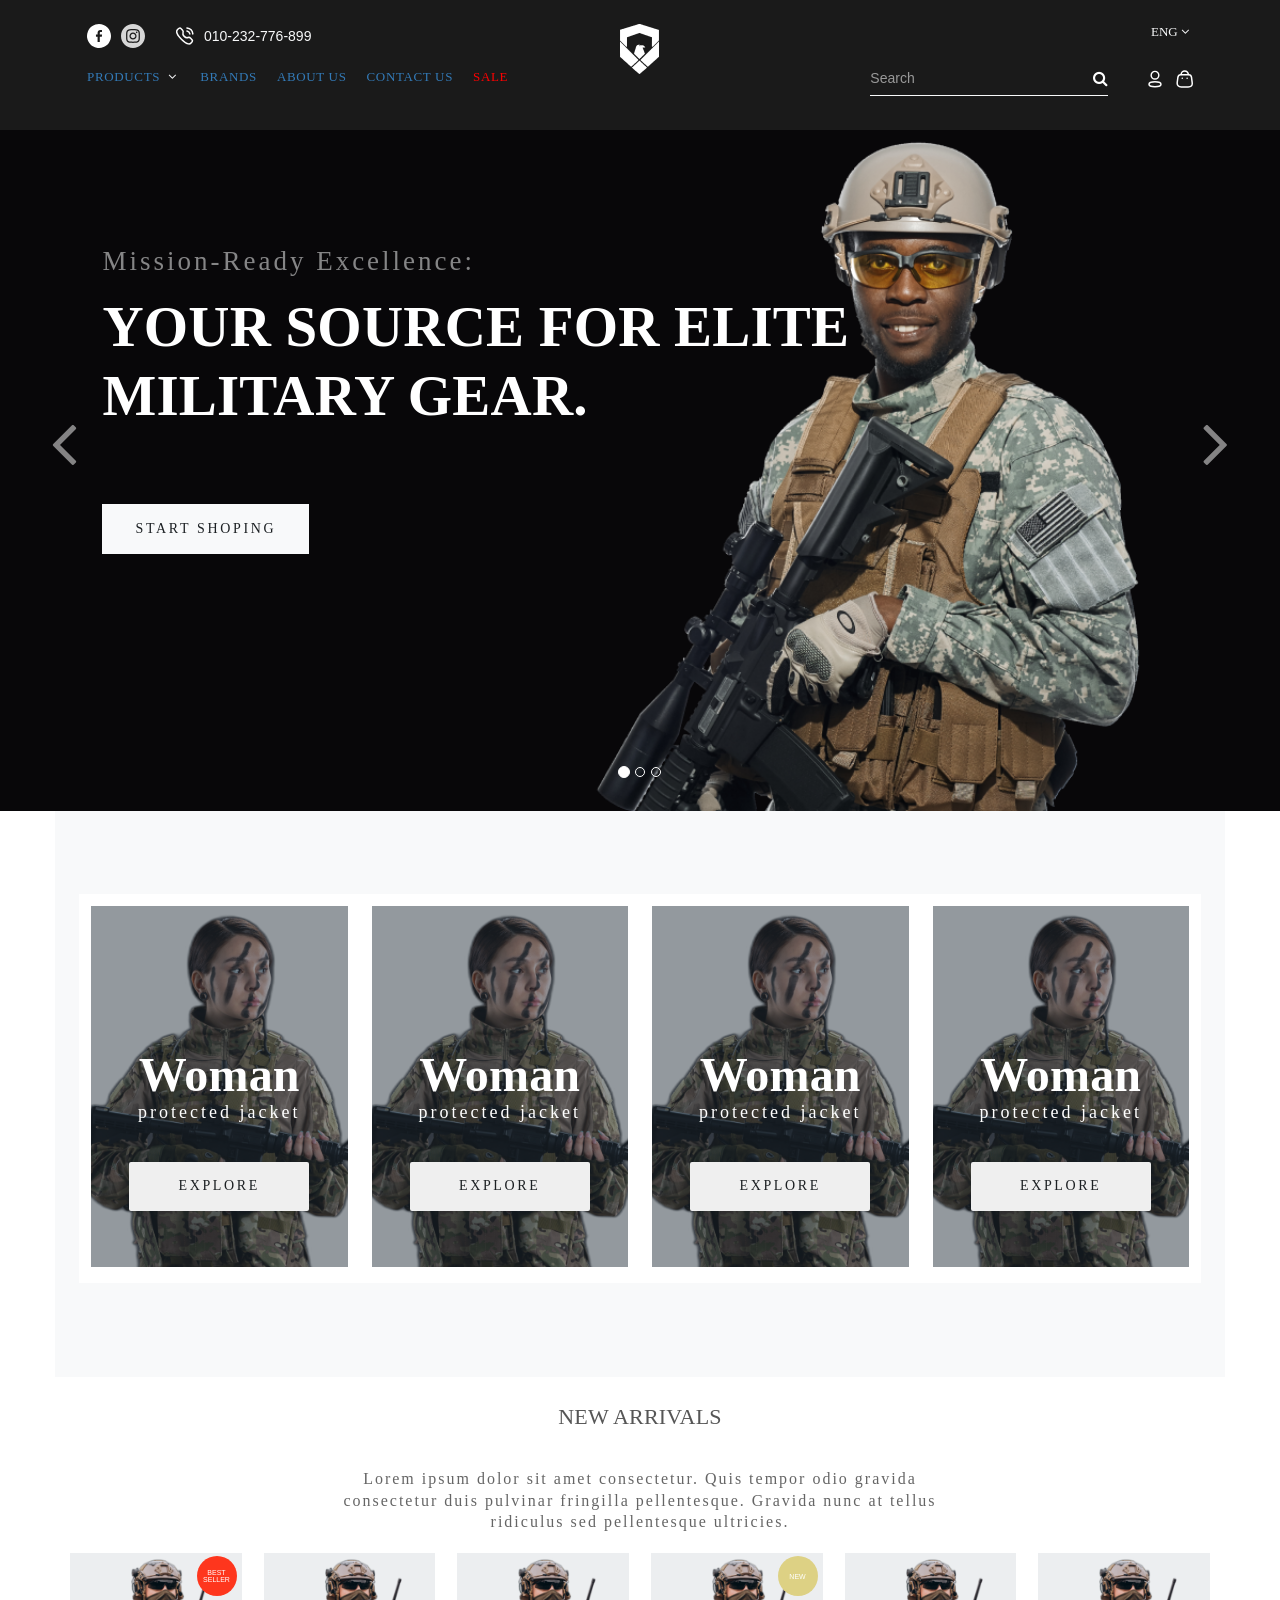
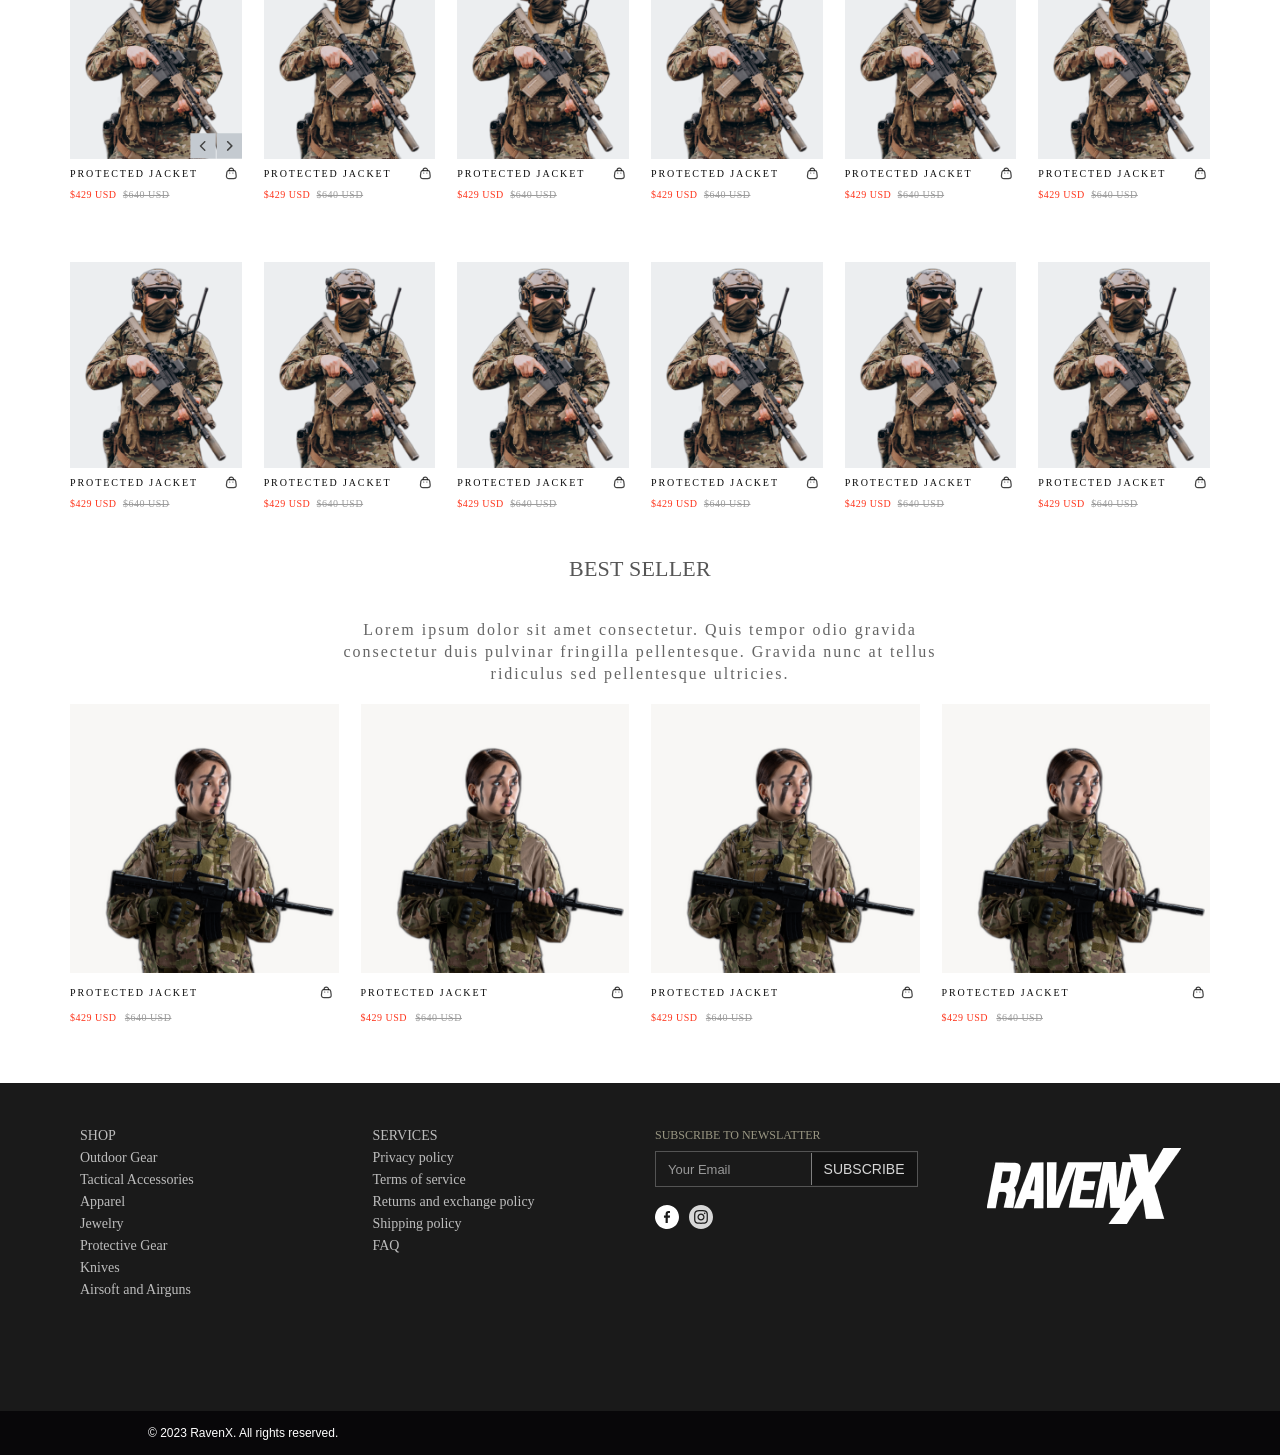
==== index.html @ 0a21308d "updated homepage" ====
<!DOCTYPE html>

<html lang="en">
  <head>
    <meta charset="utf-8" />

    <link
      href="https://fonts.cdnfonts.com/css/chakra-petch"
      rel="stylesheet"
      type="text/css"
    />
    <link
      href="https://fonts.cdnfonts.com/css/avenir"
      rel="stylesheet"
      type="text/css"
    />

    <link
      href="assets/plugins/font-awesome/css/font-awesome.min.css"
      rel="stylesheet"
    />
    <link
      href="assets/plugins/bootstrap/css/bootstrap.min.css"
      rel="stylesheet"
    />

    <link href="assets/pages/css/components.css" rel="stylesheet" />
    <link href="assets/pages/css/slider.css" rel="stylesheet" />
    <link href="assets/pages/css/home.css" rel="stylesheet" />
    <link
      href="assets/pages/css/style-shop.css"
      rel="stylesheet"
      type="text/css"
    />
    <link href="assets/corporate/css/style.css" rel="stylesheet" />
    <link href="assets/corporate/css/style-responsive.css" rel="stylesheet" />
  </head>
  <body>
    <!--Header start-->
    <div
      class="header web-header"
      style="background-color: #1a1a1a; box-shadow: none"
    >
      <div class="nav-topbar">
        <div class="col-md-5 additional-shop-info">
          <div style="align-items: center; display: flex">
            <a href="#">
              <img
                style="
                  width: 24px;
                  height: 24px;
                  flex-shrink: 0;
                  margin-right: 1rem;
                "
                src="./assets/icons/facebook-icon.svg"
              />
            </a>
            <a href="#">
              <img
                style="
                  width: 24px;
                  height: 24px;
                  flex-shrink: 0;
                  margin-right: 3rem;
                "
                src="./assets/icons/icon.svg"
              />
            </a>
            <img src="./assets/icons/Calling.svg" />
            <span style="font-size: 14px; color: #f8f9fa; margin-left: 1rem"
              >010-232-776-899</span
            >
          </div>
          <ul
            class="list-unstyled"
            style="
              display: flex;
              color: #f8f9fa;
              font-family: Avenir;
              font-size: 13px;
              font-style: normal;
              font-weight: 300;
              line-height: normal;
              letter-spacing: 0.65px;
              text-transform: uppercase;
              margin-top: 21px;
            "
          >
            <li>
              <a class="menulist text-nowrap" style="margin-left: 0" href="#">
                PRODUCTS
                <i class="fa fa-angle-down" style="color: #f8f9fa"></i>
              </a>
            </li>
            <li><a class="menulist" href="#">Brands</a></li>
            <li><a class="menulist text-nowrap" href="#">About Us</a></li>
            <li><a class="menulist text-nowrap" href="#">Contact Us</a></li>
            <li><a class="menulist" style="color: red" href="#">Sale</a></li>
          </ul>
        </div>
        <div class="col-md-2 additional-nav text-center">
          <a href="#">
            <img src="./assets/logo.png" />
          </a>
        </div>
        <div class="col-md-5" id="lang_search">
          <div style="display: flex; justify-content: flex-end">
            <div class="dropdown">
              <div
                href="javascript:void(0);"
                class="current dropdown-toggle"
                data-toggle="dropdown"
                data-target="#"
                style="
                  color: #f8f9fa;
                  font-family: Avenir;
                  font-size: 13px;
                  font-style: normal;
                  font-weight: 300;
                  line-height: normal;
                  margin-right: 4px;
                  cursor: pointer;
                "
                >ENG
                <i class="fa fa-angle-down" style="color: #f8f9fa"></i>
              </div>
              <ul
                class="dropdown-menu"
                style="
                  right: 0;
                  left: auto;
                  min-width: 98px;
                  height: 65px;
                  padding: 10px 20px 11px 20px;
                "
              >
                <li class="text-right margin-bottom-8">ENG</li>
                <li class="text-right">ARABIC</li>
              </ul>
            </div>
          </div>
          <div
            style="
              display: flex;
              justify-content: flex-end;
              align-items: center;
              margin-top: 11px;
            "
          >
            <div
              class="input-group"
              style="
                margin: 1rem;
                margin-right: 4rem;
                display: flex;
                align-items: center;
                border-bottom: 1px solid #f8f9fa;
                width: 238px;
              "
            >
              <input
                type="text"
                placeholder="Search"
                class="form-control"
                style="border: none; background-color: transparent; padding: 0"
              />
              <i
                class="fa fa-search search-btn"
                style="color: white; font-size: 16px"
              ></i>
            </div>
            <div>
              <a href="#">
                <img
                  src="./assets/icons/Profile.svg"
                  style="margin-right: 10px"
                />
              </a>
              <a href="#">
                <img src="./assets/icons/Bag.svg" />
              </a>
            </div>
          </div>
        </div>
      </div>
    </div>
    <div
      class="mobile-header"
      style="color: white; height: 76px; background-color: #1a1a1a"
    >
      <div
        style="
          display: flex;
          justify-content: space-between;
          padding: 8px 16px 8px 16px;
          align-items: center;
        "
      >
        <div style="font-size: 20px">
          <a class="mobile-menulist" href="#">
            <i
              class="fa fa-close mobi-toggler"
              id="close-icon"
              style="margin-right: 1rem"
              onclick="handelClick()"
            ></i>
          </a>
          <a class="mobile-menulist" href="#">
            <i
              id="toggle-icon"
              class="fa fa-bars mobi-toggler"
              style="margin-right: 1rem"
              onclick="handelClick()"
            ></i>
          </a>
          <a class="mobile-menulist" href="#">
            <i class="fa fa-search"></i>
          </a>
        </div>
        <div class="additional-nav text-center">
          <a href="#">
            <img
              src="./assets/logo.png"
              style="width: 27px; height: 34px; flex-shrink: 0"
            />
          </a>
        </div>
        <div style="font-size: 24px">
          <a class="mobile-menulist" href="#">
            <img
              src="./assets/icons/Profile.svg"
              style="margin-right: 1rem; width: 20px; height: 20px"
            />
          </a>
          <a class="mobile-menulist" href="#">
            <img
              src="./assets/icons/Bag.svg"
              style="width: 20px; height: 20px"
            />
          </a>
        </div>
      </div>

      <div
        class="header"
        style="
          position: relative;
          background-color: #1a1a1a;
          border-top: 3px solid black;
          box-shadow: none;
        "
      >
        <div
          class="header-navigation"
          style="background-color: #1a1a1a; margin: 0"
        >
          <div
            style="
              display: flex;
              padding: 8px 16px 8px 0px;
              background-color: #1a1a1a;
              justify-content: space-between;
              align-items: center;
              padding-top: 20px;
            "
          >
            <div style="display: flex; align-items: center">
              <img
                style="
                  width: 24px;
                  height: 24px;
                  flex-shrink: 0;
                  margin-right: 1rem;
                "
                src="./assets/icons/facebook-icon.svg"
              />
              <img
                style="
                  width: 24px;
                  height: 24px;
                  flex-shrink: 0;
                  margin-right: 3rem;
                "
                src="./assets/icons/icon.svg"
              />
              <img src="./assets/icons/Calling.svg" />
              <span style="font-size: 14px; color: #f8f9fa; margin-left: 1rem"
                >010-232-776-899</span
              >
            </div>
            <div
              style="
                display: flex;
                justify-content: flex-end;
                align-items: center;
              "
            >
              <div>
                <div
                  href="javascript:void(0);"
                  class="current dropdown-toggle"
                  data-toggle="dropdown"
                  data-target="#"
                  style="
                    color: #f8f9fa;
                    font-family: Avenir;
                    font-size: 13px;
                    font-style: normal;
                    font-weight: 300;
                    line-height: normal;
                    margin-right: 1rem;
                    cursor: pointer;
                  "
                  >ENG
                  <i class="fa fa-angle-down" style="color: #f8f9fa"></i>
                </div>
                <ul
                  class="dropdown-menu"
                  style="
                    top: 45px;
                    right: 25px;
                    min-width: 98px;
                    height: 65px;
                    padding: 10px 20px 11px 20px;
                    position: absolute;
                    background-color: white;
                    color: #080709;
                    width: 98px;
                    cursor: pointer;
                  "
                >
                  <li class="text-right margin-bottom-8">ENG</li>
                  <li class="text-right" style="margin-left: 0">ARABIC</li>
                </ul>
              </div>
            </div>
          </div>
          <div
            style="
              color: #f8f9fa;
              font-family: Avenir;
              font-size: 10px;
              font-style: normal;
              font-weight: 300;
              line-height: normal;
              letter-spacing: 0.65px;
              text-transform: uppercase;
              margin-top: 21px;
            "
          >
            <div
              style="
                border-top: 1px solid rgb(243, 243, 243, 0.1);
                padding: 20px 0px;
              "
              >PRODUCTS <i class="fa fa-angle-down" style="color: #f8f9fa"></i
            ></div>
            <div
              style="
                border-top: 1px solid rgb(243, 243, 243, 0.1);
                padding: 20px 0px;
              "
              >Brands</div
            >
            <div
              style="
                border-top: 1px solid rgb(243, 243, 243, 0.1);
                padding: 20px 0px;
              "
              >About Us</div
            >
            <div
              style="
                border-top: 1px solid rgb(243, 243, 243, 0.1);
                padding: 20px 0px;
              "
              >Contact Us</div
            >
            <div
              style="
                color: red;
                border-top: 1px solid rgb(243, 243, 243, 0.1);
                padding: 20px 0px;
              "
              >Sale</div
            >
            <div
              style="
                border-top: 1px solid rgb(243, 243, 243, 0.1);
                padding: 20px 0px;
                height: 54px;
              "
            >
            </div>
          </div>
        </div>
      </div>
    </div>
    <!--Header end-->

    <!--Slider start-->
    <div class="page-slider">
      <div
        id="carousel-example-generic"
        class="carousel slide carousel-slider"
        style="background-color: #080709"
      >
        <ol class="carousel-indicators">
          <li
            data-target="#carousel-example-generic"
            data-slide-to="0"
            class="active"
          ></li>
          <li data-target="#carousel-example-generic" data-slide-to="1"></li>
          <li data-target="#carousel-example-generic" data-slide-to="2"></li>
        </ol>

        <div class="carousel-inner" role="listbox">
          <div class="item carousel-item-four active">
            <div class="carousel-position-four">
              <div class="carousel-str1">Mission-Ready Excellence:</div>
              <div class="animate-delay text-uppercase carousel-str2">
                Your Source for Elite <br /><span> Military Gear.</span>
              </div>
              <button class="carousel-button"
                ><div class="carousel-button-str text-center"
                  >START SHOPING</div
                >
              </button>
            </div>
          </div>
          <div class="item carousel-item-five">
            <div class="carousel-position-four">
              <div class="carousel-str1">Mission-Ready Excellence:</div>
              <div class="animate-delay text-uppercase carousel-str2">
                Your Source for Elite <br /><span> Military Gear.</span>
              </div>
              <button class="carousel-button"
                ><div class="carousel-button-str text-center"
                  >START SHOPING</div
                >
              </button>
            </div>
          </div>
          <div class="item carousel-item-six">
            <div class="carousel-position-four">
              <div class="carousel-str1">Mission-Ready Excellence:</div>
              <div class="animate-delay text-uppercase carousel-str2">
                Your Source for Elite <br /><span> Military Gear.</span>
              </div>
              <button class="carousel-button"
                ><div class="carousel-button-str text-center"
                  >START SHOPING</div
                >
              </button>
            </div>
          </div>
        </div>

        <a
          class="left carousel-control carousel-control-shop prev-icon-button"
          href="#carousel-example-generic"
          role="button"
          data-slide="prev"
        >
          <i class="fa fa-angle-left prev-icon" aria-hidden="true"></i>
        </a>
        <a
          class="right carousel-control carousel-control-shop next-icon-button"
          href="#carousel-example-generic"
          role="button"
          data-slide="next"
        >
          <i class="fa fa-angle-right next-icon" aria-hidden="true"></i>
        </a>
      </div>
    </div>
    <!--Slider end-->

    <!--Body start-->
    <div class="main margin-bottom-40">
      <div class="container">
        <div class="row" id="product">
          <div class="col-md-3 col-xs-6 col-sm-6" style="padding: 0">
            <div class="product-item">
              <div class="pi-img-wrapper" style="position: relative">
                <div
                  style="
                    position: absolute;
                    top: 0;
                    left: 0;
                    width: 100%;
                    height: 100%;
                    background: rgb(36 47 58 / 49%);
                    z-index: 10;
                    display: block;
                  "
                >
                </div>
                <img
                  src="./assets/pages/img/home/woman1.png"
                  class="img-responsive"
                  style="position: relative"
                />
                <div
                  style="
                    display: block;
                    color: white;
                    align-items: center;
                    padding-top: 45%;
                    background: transparent;
                    z-index: 11;
                  "
                >
                  <p class="product-woman-str text-center">Woman </p>
                  <p class="product-jacket-str text-center">protected jacket</p>
                  <button class="explore-button text-center">EXPLORE</button>
                </div>
              </div>
            </div>
          </div>
          <div class="col-md-3 col-xs-6 col-sm-6" style="padding: 0">
            <div class="product-item">
              <div class="pi-img-wrapper" style="position: relative">
                <div
                  style="
                    position: absolute;
                    top: 0;
                    left: 0;
                    width: 100%;
                    height: 100%;
                    background: rgb(36 47 58 / 49%);
                    z-index: 10;
                    display: block;
                  "
                >
                </div>
                <img
                  src="./assets/pages/img/home/woman1.png"
                  class="img-responsive"
                  style="position: relative"
                />
                <div
                  style="
                    display: block;
                    color: white;
                    align-items: center;
                    padding-top: 45%;
                    background: transparent;
                    z-index: 11;
                  "
                >
                  <p class="product-woman-str text-center">Woman </p>
                  <p class="product-jacket-str text-center">protected jacket</p>
                  <button class="explore-button text-center">EXPLORE</button>
                </div>
              </div>
            </div>
          </div>
          <div class="col-md-3 col-xs-6 col-sm-6" style="padding: 0">
            <div class="product-item">
              <div class="pi-img-wrapper" style="position: relative">
                <div
                  style="
                    position: absolute;
                    top: 0;
                    left: 0;
                    width: 100%;
                    height: 100%;
                    background: rgb(36 47 58 / 49%);
                    z-index: 10;
                    display: block;
                  "
                >
                </div>
                <img
                  src="./assets/pages/img/home/woman1.png"
                  class="img-responsive"
                  style="position: relative"
                />
                <div
                  style="
                    display: block;
                    color: white;
                    align-items: center;
                    padding-top: 45%;
                    background: transparent;
                    z-index: 11;
                  "
                >
                  <p class="product-woman-str text-center">Woman </p>
                  <p class="product-jacket-str text-center">protected jacket</p>
                  <button class="explore-button text-center">EXPLORE</button>
                </div>
              </div>
            </div>
          </div>
          <div class="col-md-3 col-xs-6 col-sm-6" style="padding: 0">
            <div class="product-item">
              <div class="pi-img-wrapper" style="position: relative">
                <div
                  style="
                    position: absolute;
                    top: 0;
                    left: 0;
                    width: 100%;
                    height: 100%;
                    background: rgb(36 47 58 / 49%);
                    z-index: 10;
                    display: block;
                  "
                >
                </div>
                <img
                  src="./assets/pages/img/home/woman1.png"
                  class="img-responsive"
                  style="position: relative"
                />
                <div
                  style="
                    display: block;
                    color: white;
                    align-items: center;
                    padding-top: 45%;
                    background: transparent;
                    z-index: 11;
                  "
                >
                  <p class="product-woman-str text-center">Woman </p>
                  <p class="product-jacket-str text-center">protected jacket</p>
                  <button class="explore-button text-center">EXPLORE</button>
                </div>
              </div>
            </div>
          </div>
        </div>

        <div>
          <div class="new-arrival">
            <h2
              class="text-center"
              style="
                color: #565656;
                font-family: Avenir;
                font-size: 22px;
                font-style: normal;
                font-weight: 300;
                line-height: 80.5px; /* 365.909% */
                letter-spacing: 0.2px;
                text-transform: uppercase;
              "
              >New Arrivals</h2
            >
            <center>
              <div class="product-desc text-center"
                >Lorem ipsum dolor sit amet consectetur. Quis tempor odio
                gravida consectetur duis pulvinar fringilla pellentesque.
                Gravida nunc at tellus ridiculus sed pellentesque ultricies.
              </div>
            </center>
            <div class="grid-container">
              <div class="product-item">
                <div class="pi-img-wrapper" style="background-color: #eceef0">
                  <img
                    src="assets/pages/img/home/new.png"
                    class="img-responsive"
                    alt="PROTECTED JACKET"
                  />
                  <p class="best-circle">BEST SELLER</p>
                  <span class="product-buttons">
                    <a href="#"
                      ><img src="./assets/pages/img/home/prev.png"
                    /></a>
                    <a href="#"
                      ><img src="./assets/pages/img/home/next.png"
                    /></a>
                  </span>
                </div>
                <div
                  style="
                    display: flex;
                    justify-content: space-between;
                    padding-right: 2%;
                  "
                >
                  <div class="new-arrival-name">PROTECTED JACKET</div>
                  <img
                    class="bag-image"
                    src="./assets/pages/img/home/Bag.svg"
                  />
                </div>
                <div class="new-arrival-price-container"
                  >$429 USD <span class="prev-price">$640 USD</span></div
                >
              </div>
              <div class="product-item">
                <div class="pi-img-wrapper" style="background-color: #eceef0">
                  <img
                    src="assets/pages/img/home/new.png"
                    class="img-responsive"
                    alt="PROTECTED JACKET"
                  />
                </div>
                <div
                  style="
                    display: flex;
                    justify-content: space-between;
                    padding-right: 2%;
                  "
                >
                  <div class="new-arrival-name">PROTECTED JACKET</div>
                  <img
                    class="bag-image"
                    src="./assets/pages/img/home/Bag.svg"
                  />
                </div>
                <div class="new-arrival-price-container"
                  >$429 USD <span class="prev-price">$640 USD</span></div
                >
              </div>
              <div class="product-item">
                <div class="pi-img-wrapper" style="background-color: #eceef0">
                  <img
                    src="assets/pages/img/home/new.png"
                    class="img-responsive"
                    alt="PROTECTED JACKET"
                  />
                </div>
                <div
                  style="
                    display: flex;
                    justify-content: space-between;
                    padding-right: 2%;
                  "
                >
                  <div class="new-arrival-name">PROTECTED JACKET</div>
                  <img
                    class="bag-image"
                    src="./assets/pages/img/home/Bag.svg"
                  />
                </div>
                <div class="new-arrival-price-container"
                  >$429 USD <span class="prev-price">$640 USD</span></div
                >
              </div>
              <div class="product-item">
                <div class="pi-img-wrapper" style="background-color: #eceef0">
                  <img
                    src="assets/pages/img/home/new.png"
                    class="img-responsive"
                    alt="PROTECTED JACKET"
                  />
                  <p class="new-circle text-center"
                    ><span class="text-center" style="width: 100%; color: white"
                      >NEW</span
                    ></p
                  >
                </div>
                <div
                  style="
                    display: flex;
                    justify-content: space-between;
                    padding-right: 2%;
                  "
                >
                  <div class="new-arrival-name">PROTECTED JACKET</div>
                  <img
                    class="bag-image"
                    src="./assets/pages/img/home/Bag.svg"
                  />
                </div>
                <div class="new-arrival-price-container"
                  >$429 USD <span class="prev-price">$640 USD</span></div
                >
              </div>
              <div class="product-item">
                <div class="pi-img-wrapper" style="background-color: #eceef0">
                  <img
                    src="assets/pages/img/home/new.png"
                    class="img-responsive"
                    alt="PROTECTED JACKET"
                  />
                </div>
                <div
                  style="
                    display: flex;
                    justify-content: space-between;
                    padding-right: 2%;
                  "
                >
                  <div class="new-arrival-name">PROTECTED JACKET</div>
                  <img
                    class="bag-image"
                    src="./assets/pages/img/home/Bag.svg"
                  />
                </div>
                <div class="new-arrival-price-container"
                  >$429 USD <span class="prev-price">$640 USD</span></div
                >
              </div>
              <div class="product-item">
                <div class="pi-img-wrapper" style="background-color: #eceef0">
                  <img
                    src="assets/pages/img/home/new.png"
                    class="img-responsive"
                    alt="PROTECTED JACKET"
                  />
                </div>
                <div
                  style="
                    display: flex;
                    justify-content: space-between;
                    padding-right: 2%;
                  "
                >
                  <div class="new-arrival-name">PROTECTED JACKET</div>
                  <img
                    class="bag-image"
                    src="./assets/pages/img/home/Bag.svg"
                  />
                </div>
                <div class="new-arrival-price-container"
                  >$429 USD <span class="prev-price">$640 USD</span></div
                >
              </div>
              <div class="product-item">
                <div class="pi-img-wrapper" style="background-color: #eceef0">
                  <img
                    src="assets/pages/img/home/new.png"
                    class="img-responsive"
                    alt="PROTECTED JACKET"
                  />
                </div>
                <div
                  style="
                    display: flex;
                    justify-content: space-between;
                    padding-right: 2%;
                  "
                >
                  <div class="new-arrival-name">PROTECTED JACKET</div>
                  <img
                    class="bag-image"
                    src="./assets/pages/img/home/Bag.svg"
                  />
                </div>
                <div class="new-arrival-price-container"
                  >$429 USD <span class="prev-price">$640 USD</span></div
                >
              </div>
              <div class="product-item">
                <div class="pi-img-wrapper" style="background-color: #eceef0">
                  <img
                    src="assets/pages/img/home/new.png"
                    class="img-responsive"
                    alt="PROTECTED JACKET"
                  />
                </div>
                <div
                  style="
                    display: flex;
                    justify-content: space-between;
                    padding-right: 2%;
                  "
                >
                  <div class="new-arrival-name">PROTECTED JACKET</div>
                  <img
                    class="bag-image"
                    src="./assets/pages/img/home/Bag.svg"
                  />
                </div>
                <div class="new-arrival-price-container"
                  >$429 USD <span class="prev-price">$640 USD</span></div
                >
              </div>
              <div class="product-item">
                <div class="pi-img-wrapper" style="background-color: #eceef0">
                  <img
                    src="assets/pages/img/home/new.png"
                    class="img-responsive"
                    alt="PROTECTED JACKET"
                  />
                </div>
                <div
                  style="
                    display: flex;
                    justify-content: space-between;
                    padding-right: 2%;
                  "
                >
                  <div class="new-arrival-name">PROTECTED JACKET</div>
                  <img
                    class="bag-image"
                    src="./assets/pages/img/home/Bag.svg"
                  />
                </div>
                <div class="new-arrival-price-container"
                  >$429 USD <span class="prev-price">$640 USD</span></div
                >
              </div>
              <div class="product-item">
                <div class="pi-img-wrapper" style="background-color: #eceef0">
                  <img
                    src="assets/pages/img/home/new.png"
                    class="img-responsive"
                    alt="PROTECTED JACKET"
                  />
                </div>
                <div
                  style="
                    display: flex;
                    justify-content: space-between;
                    padding-right: 2%;
                  "
                >
                  <div class="new-arrival-name">PROTECTED JACKET</div>
                  <img
                    class="bag-image"
                    src="./assets/pages/img/home/Bag.svg"
                  />
                </div>
                <div class="new-arrival-price-container"
                  >$429 USD <span class="prev-price">$640 USD</span></div
                >
              </div>
              <div class="product-item">
                <div class="pi-img-wrapper" style="background-color: #eceef0">
                  <img
                    src="assets/pages/img/home/new.png"
                    class="img-responsive"
                    alt="PROTECTED JACKET"
                  />
                </div>
                <div
                  style="
                    display: flex;
                    justify-content: space-between;
                    padding-right: 2%;
                  "
                >
                  <div class="new-arrival-name">PROTECTED JACKET</div>
                  <img
                    class="bag-image"
                    src="./assets/pages/img/home/Bag.svg"
                  />
                </div>
                <div class="new-arrival-price-container"
                  >$429 USD <span class="prev-price">$640 USD</span></div
                >
              </div>
              <div class="product-item">
                <div class="pi-img-wrapper" style="background-color: #eceef0">
                  <img
                    src="assets/pages/img/home/new.png"
                    class="img-responsive"
                    alt="PROTECTED JACKET"
                  />
                </div>
                <div
                  style="
                    display: flex;
                    justify-content: space-between;
                    padding-right: 2%;
                  "
                >
                  <div class="new-arrival-name">PROTECTED JACKET</div>
                  <img
                    class="bag-image"
                    src="./assets/pages/img/home/Bag.svg"
                  />
                </div>
                <div class="new-arrival-price-container"
                  >$429 USD <span class="prev-price">$640 USD</span></div
                >
              </div>
            </div>
          </div>

          <div class="new-arrival">
            <h2
              class="text-center"
              style="
                color: #565656;
                font-family: Avenir;
                font-size: 22px;
                font-style: normal;
                font-weight: 300;
                line-height: 80.5px; /* 365.909% */
                letter-spacing: 0.2px;
                text-transform: uppercase;
              "
              >Best Seller</h2
            >
            <center>
              <div class="product-desc text-center"
                >Lorem ipsum dolor sit amet consectetur. Quis tempor odio
                gravida consectetur duis pulvinar fringilla pellentesque.
                Gravida nunc at tellus ridiculus sed pellentesque ultricies.
              </div>
            </center>
            <div class="grid-container-best">
              <div class="product-item" style="width: fit-content">
                <div class="pi-img-wrapper">
                  <img
                    src="assets/pages/img/home/woman3.png"
                    class="img-responsive"
                    alt="PROTECTED JACKET"
                  />
                </div>
                <div
                  style="
                    display: flex;
                    justify-content: space-between;
                    padding-right: 2%;
                  "
                >
                  <div class="new-arrival-name">PROTECTED JACKET</div>
                  <img
                    class="bag-image"
                    src="./assets/pages/img/home/Bag.svg"
                  />
                </div>
                <div class="new-arrival-price-container"
                  >$429 USD <span class="prev-price">$640 USD</span></div
                >
              </div>
              <div class="product-item" style="width: fit-content">
                <div class="pi-img-wrapper" style="background-color: #eceef0">
                  <img
                    src="assets/pages/img/home/woman3.png"
                    class="img-responsive"
                    alt="PROTECTED JACKET"
                  />
                </div>
                <div
                  style="
                    display: flex;
                    justify-content: space-between;
                    padding-right: 2%;
                  "
                >
                  <div class="new-arrival-name">PROTECTED JACKET</div>
                  <img
                    class="bag-image"
                    src="./assets/pages/img/home/Bag.svg"
                  />
                </div>
                <div class="new-arrival-price-container"
                  >$429 USD <span class="prev-price">$640 USD</span></div
                >
              </div>
              <div class="product-item" style="width: fit-content">
                <div class="pi-img-wrapper" style="background-color: #eceef0">
                  <img
                    src="assets/pages/img/home/woman3.png"
                    class="img-responsive"
                    alt="PROTECTED JACKET"
                  />
                </div>
                <div
                  style="
                    display: flex;
                    justify-content: space-between;
                    padding-right: 2%;
                  "
                >
                  <div class="new-arrival-name">PROTECTED JACKET</div>
                  <img
                    class="bag-image"
                    src="./assets/pages/img/home/Bag.svg"
                  />
                </div>
                <div class="new-arrival-price-container"
                  >$429 USD <span class="prev-price">$640 USD</span></div
                >
              </div>
              <div class="product-item" style="width: fit-content">
                <div class="pi-img-wrapper" style="background-color: #eceef0">
                  <img
                    src="assets/pages/img/home/woman3.png"
                    class="img-responsive"
                    alt="PROTECTED JACKET"
                  />
                </div>
                <div
                  style="
                    display: flex;
                    justify-content: space-between;
                    padding-right: 2%;
                  "
                >
                  <div class="new-arrival-name">PROTECTED JACKET</div>
                  <img
                    class="bag-image"
                    src="./assets/pages/img/home/Bag.svg"
                  />
                </div>
                <div class="new-arrival-price-container"
                  >$429 USD <span class="prev-price">$640 USD</span></div
                >
              </div>
            </div>
          </div>
        </div>
      </div>
    </div>
    <!--Body end-->

    <!--Footer start-->
    <div class="pre-footer" style="background-color: #1a1a1a">
      <div class="container">
        <div class="row">
          <div class="col-md-3 col-sm-6 margin-bottom-40">
            <ul
              class="list-unstyled"
              style="
                font-family: Avenir;
                font-size: 14px;
                font-style: normal;
                font-weight: 300;
                line-height: normal;
              "
            >
              <li><a class="menulist" href="#">SHOP</a></li>
              <li><a class="menulist" href="#">Outdoor Gear</a></li>
              <li><a class="menulist" href="#">Tactical Accessories</a></li>
              <li><a class="menulist" href="#">Apparel</a></li>
              <li><a class="menulist" href="#">Jewelry</a></li>
              <li><a class="menulist" href="#">Protective Gear</a></li>
              <li><a class="menulist" href="#">Knives</a></li>
              <li><a class="menulist" href="#">Airsoft and Airguns</a></li>
            </ul>
          </div>
          <div class="col-md-3 col-sm-6 footer-service margin-bottom-40">
            <ul
              class="list-unstyled"
              style="
                color: #bdbdbd;
                font-family: Avenir;
                font-size: 14px;
                font-style: normal;
                font-weight: 300;
                line-height: normal;
              "
            >
              <li><a class="menulist" href="#">SERVICES</a></li>
              <li><a class="menulist" href="#">Privacy policy</a></li>
              <li><a class="menulist" href="#">Terms of service</a></li>
              <li
                ><a class="menulist" href="#"
                  >Returns and exchange policy</a
                ></li
              >
              <li><a class="menulist" href="#">Shipping policy</a></li>
              <li><a class="menulist" href="#">FAQ</a></li>
            </ul>
          </div>
          <div class="col-md-3 col-sm-6">
            <div class="pre-footer-subscribe-box pull-right">
              <div class="email-input text-left">
                <h5
                  class="margin-bottom-0"
                  style="
                    color: #9a9783;
                    font-family: Avenir;
                    font-size: 12px;
                    font-style: normal;
                    font-weight: 400;
                    line-height: normal;
                    text-transform: uppercase;
                  "
                  >Subscribe to newslatter</h5
                >
                <div>
                  <div action="#" style="margin-top: 8px">
                    <div class="input-group" style="padding: 0">
                      <input
                        type="text"
                        placeholder="Your Email"
                        class="form-control"
                        style="background: transparent"
                      />
                      <span class="input-group-btn">
                        <button
                          class="btn btn-primary"
                          type="submit"
                          style="
                            background-color: #121212;
                            color: #d7d7d7;
                            border-left: 1px solid grey;
                          "
                          >Subscribe</button
                        >
                      </span>
                    </div>
                  </div>
                </div>
                <div
                  style="display: flex; align-items: center; margin-top: 18px"
                >
                  <a href="#">
                    <img
                      style="
                        width: 24px;
                        height: 24px;
                        flex-shrink: 0;
                        margin-right: 1rem;
                      "
                      src="./assets/icons/facebook-icon.svg"
                    />
                  </a>
                  <a href="#">
                    <img
                      style="
                        width: 24px;
                        height: 24px;
                        flex-shrink: 0;
                        margin-right: 3rem;
                      "
                      src="./assets/icons/icon.svg"
                    />
                  </a>
                </div>
              </div>
            </div>
          </div>
          <div class="col-md-3 col-sm-6">
            <a href="#">
              <img
                src="./assets/pages/img/home/logo-text.png"
                style="width: 194px; height: 76px; margin: 20px 15% 20% 15%"
              />
            </a>
          </div>
        </div>
      </div>
    </div>
    <div class="footer">
      <div class="container">
        <div class="row"
          ><div style="margin-left: 20px">
            © 2023 RavenX. All rights reserved.
          </div></div
        >
      </div>
    </div>
    <!--Footer end-->
    <script src="assets/plugins/jquery.min.js" type="text/javascript"></script>
    <script
      src="assets/plugins/jquery-migrate.min.js"
      type="text/javascript"
    ></script>
    <script
      src="assets/plugins/bootstrap/js/bootstrap.min.js"
      type="text/javascript"
    ></script>
    <script
      src="assets/corporate/scripts/layout.js"
      type="text/javascript"
    ></script>

    <script type="text/javascript">
      jQuery(document).ready(function () {
        Layout.init();
        Layout.initOWL();
        Layout.initImageZoom();
        Layout.initTouchspin();
        Layout.initTwitter();
      });

      var flag = true;
      function handelClick() {
        var closeIcon = document.getElementById("close-icon");
        var toggleIcon = document.getElementById("toggle-icon");
        if (flag) {
          toggleIcon.style.display = "none";
          closeIcon.style.display = "inline";
          flag = false;
        } else {
          toggleIcon.style.display = "inline";
          closeIcon.style.display = "none";
          flag = true;
        }
      }
    </script>
  </body>
</html>
---- assets/pages/css/components.css ----
/* Reset rounded corners for all elements */
div,
input,
select,
textarea,
span,
img,
table,
label,
td,
th,
p,
a,
button,
ul,
code,
pre,
li {
    -webkit-border-radius: 0 !important;
    -moz-border-radius: 0 !important;
    border-radius: 0 !important;
}

a,
a:focus,
a:hover,
a:active {
    outline: 0;
}

/*Fix for Firefox*/
button::-moz-focus-inner,
input::-moz-focus-inner {
    border: 0;
}

/* Bootstrap buttons */
.btn-primary {
    color: #fff;
    background-color: #428bca;
    border: none;
}

.btn-primary:hover,
.btn-primary:focus,
.btn-primary:active,
.btn-primary.active {
    color: #fff;
    background-color: #3379b5;
    border-color: #2a6496;
}

.open .btn-primary.dropdown-toggle {
    color: #fff;
    background-color: #3379b5;
    border-color: #2a6496;
}

.btn-primary:active,
.btn-primary.active {
    background-image: none;
    background-color: #2d6ca2;
}

.btn-primary:active:hover,
.btn-primary.active:hover {
    background-color: #3071a9;
}

.open .btn-primary.dropdown-toggle {
    background-image: none;
}

.btn-primary.disabled,
.btn-primary.disabled:hover,
.btn-primary.disabled:focus,
.btn-primary.disabled:active,
.btn-primary.disabled.active,
.btn-primary[disabled],
.btn-primary[disabled]:hover,
.btn-primary[disabled]:focus,
.btn-primary[disabled]:active,
.btn-primary[disabled].active,
fieldset[disabled] .btn-primary,
fieldset[disabled] .btn-primary:hover,
fieldset[disabled] .btn-primary:focus,
fieldset[disabled] .btn-primary:active,
fieldset[disabled] .btn-primary.active {
    background-color: #428bca;
    border-color: #357ebd;
}

.btn-primary .badge {
    color: #428bca;
    background-color: #fff;
}

.btn-success {
    color: #fff;
    background-color: #45B6AF;
    border-color: #3ea49d;
}

.btn-success:hover,
.btn-success:focus,
.btn-success:active,
.btn-success.active {
    color: #fff;
    background-color: #3b9c96;
    border-color: #307f7a;
}

.open .btn-success.dropdown-toggle {
    color: #fff;
    background-color: #3b9c96;
    border-color: #307f7a;
}

.btn-success:active,
.btn-success.active {
    background-image: none;
    background-color: #348a84;
}

.btn-success:active:hover,
.btn-success.active:hover {
    background-color: #37918b;
}

.open .btn-success.dropdown-toggle {
    background-image: none;
}

.btn-success.disabled,
.btn-success.disabled:hover,
.btn-success.disabled:focus,
.btn-success.disabled:active,
.btn-success.disabled.active,
.btn-success[disabled],
.btn-success[disabled]:hover,
.btn-success[disabled]:focus,
.btn-success[disabled]:active,
.btn-success[disabled].active,
fieldset[disabled] .btn-success,
fieldset[disabled] .btn-success:hover,
fieldset[disabled] .btn-success:focus,
fieldset[disabled] .btn-success:active,
fieldset[disabled] .btn-success.active {
    background-color: #45B6AF;
    border-color: #3ea49d;
}

.btn-success .badge {
    color: #45B6AF;
    background-color: #fff;
}

.btn-info {
    color: #fff;
    background-color: #89C4F4;
    border-color: #72b8f2;
}

.btn-info:hover,
.btn-info:focus,
.btn-info:active,
.btn-info.active {
    color: #fff;
    background-color: #68b4f1;
    border-color: #43a1ed;
}

.open .btn-info.dropdown-toggle {
    color: #fff;
    background-color: #68b4f1;
    border-color: #43a1ed;
}

.btn-info:active,
.btn-info.active {
    background-image: none;
    background-color: #51a8ef;
}

.btn-info:active:hover,
.btn-info.active:hover {
    background-color: #5aadf0;
}

.open .btn-info.dropdown-toggle {
    background-image: none;
}

.btn-info.disabled,
.btn-info.disabled:hover,
.btn-info.disabled:focus,
.btn-info.disabled:active,
.btn-info.disabled.active,
.btn-info[disabled],
.btn-info[disabled]:hover,
.btn-info[disabled]:focus,
.btn-info[disabled]:active,
.btn-info[disabled].active,
fieldset[disabled] .btn-info,
fieldset[disabled] .btn-info:hover,
fieldset[disabled] .btn-info:focus,
fieldset[disabled] .btn-info:active,
fieldset[disabled] .btn-info.active {
    background-color: #89C4F4;
    border-color: #72b8f2;
}

.btn-info .badge {
    color: #89C4F4;
    background-color: #fff;
}

.btn-warning {
    color: #fff;
    background-color: #dfba49;
    border-color: #dbb233;
}

.btn-warning:hover,
.btn-warning:focus,
.btn-warning:active,
.btn-warning.active {
    color: #fff;
    background-color: #daae2b;
    border-color: #bb9521;
}

.open .btn-warning.dropdown-toggle {
    color: #fff;
    background-color: #daae2b;
    border-color: #bb9521;
}

.btn-warning:active,
.btn-warning.active {
    background-image: none;
    background-color: #c89f23;
}

.btn-warning:active:hover,
.btn-warning.active:hover {
    background-color: #d0a625;
}

.open .btn-warning.dropdown-toggle {
    background-image: none;
}

.btn-warning.disabled,
.btn-warning.disabled:hover,
.btn-warning.disabled:focus,
.btn-warning.disabled:active,
.btn-warning.disabled.active,
.btn-warning[disabled],
.btn-warning[disabled]:hover,
.btn-warning[disabled]:focus,
.btn-warning[disabled]:active,
.btn-warning[disabled].active,
fieldset[disabled] .btn-warning,
fieldset[disabled] .btn-warning:hover,
fieldset[disabled] .btn-warning:focus,
fieldset[disabled] .btn-warning:active,
fieldset[disabled] .btn-warning.active {
    background-color: #dfba49;
    border-color: #dbb233;
}

.btn-warning .badge {
    color: #dfba49;
    background-color: #fff;
}

.btn-danger {
    color: #fff;
    background-color: #F3565D;
    border-color: #f13e46;
}

.btn-danger:hover,
.btn-danger:focus,
.btn-danger:active,
.btn-danger.active {
    color: #fff;
    background-color: #f1353d;
    border-color: #ec111b;
}

.open .btn-danger.dropdown-toggle {
    color: #fff;
    background-color: #f1353d;
    border-color: #ec111b;
}

.btn-danger:active,
.btn-danger.active {
    background-image: none;
    background-color: #ef1d26;
}

.btn-danger:active:hover,
.btn-danger.active:hover {
    background-color: #f0262f;
}

.open .btn-danger.dropdown-toggle {
    background-image: none;
}

.btn-danger.disabled,
.btn-danger.disabled:hover,
.btn-danger.disabled:focus,
.btn-danger.disabled:active,
.btn-danger.disabled.active,
.btn-danger[disabled],
.btn-danger[disabled]:hover,
.btn-danger[disabled]:focus,
.btn-danger[disabled]:active,
.btn-danger[disabled].active,
fieldset[disabled] .btn-danger,
fieldset[disabled] .btn-danger:hover,
fieldset[disabled] .btn-danger:focus,
fieldset[disabled] .btn-danger:active,
fieldset[disabled] .btn-danger.active {
    background-color: #F3565D;
    border-color: #f13e46;
}

.btn-danger .badge {
    color: #F3565D;
    background-color: #fff;
}

/***
Social Icons
***/
.social-icons {
    padding: 0;
    margin: 0;
}

.social-icons:before,
.social-icons:after {
    content: " ";
    display: table;
}

.social-icons:after {
    clear: both;
}

.social-icons li {
    float: left;
    display: inline;
    list-style: none;
    margin-right: 5px;
    margin-bottom: 5px;
    text-indent: -9999px;
}

.social-icons li>a {
    -webkit-border-radius: 2px;
    -moz-border-radius: 2px;
    -ms-border-radius: 2px;
    -o-border-radius: 2px;
    border-radius: 2px;
    width: 28px;
    height: 28px;
    display: block;
    background-position: 0 0;
    background-repeat: no-repeat;
    transition: all 0.3s ease-in-out;
    -o-transition: all 0.3s ease-in-out;
    -ms-transition: all 0.3s ease-in-out;
    -moz-transition: all 0.3s ease-in-out;
    -webkit-transition: all 0.3s ease-in-out;
}

.social-icons li:hover>a {
    background-position: 0 -38px;
}

.social-icons li .amazon {
    background: url(../../pages/img/social/amazon.png) no-repeat;
}

.social-icons li .behance {
    background: url(../../pages/img/social/behance.png) no-repeat;
}

.social-icons li .blogger {
    background: url(../../pages/img/social/blogger.png) no-repeat;
}

.social-icons li .deviantart {
    background: url(../../pages/img/social/deviantart.png) no-repeat;
}

.social-icons li .dribbble {
    background: url(../../pages/img/social/dribbble.png) no-repeat;
}

.social-icons li .dropbox {
    background: url(../../pages/img/social/dropbox.png) no-repeat;
}

.social-icons li .evernote {
    background: url(../../pages/img/social/evernote.png) no-repeat;
}

.social-icons li .facebook {
    background: url(../../pages/img/social/facebook.png) no-repeat;
}

.social-icons li .forrst {
    background: url(../../pages/img/social/forrst.png) no-repeat;
}

.social-icons li .github {
    background: url(../../pages/img/social/github.png) no-repeat;
}

.social-icons li .googleplus {
    background: url(../../pages/img/social/googleplus.png) no-repeat;
}

.social-icons li .jolicloud {
    background: url(../../pages/img/social/jolicloud.png) no-repeat;
}

.social-icons li .last-fm {
    background: url(../../pages/img/social/last-fm.png) no-repeat;
}

.social-icons li .linkedin {
    background: url(../../pages/img/social/linkedin.png) no-repeat;
}

.social-icons li .picasa {
    background: url(../../pages/img/social/picasa.png) no-repeat;
}

.social-icons li .pintrest {
    background: url(../../pages/img/social/pintrest.png) no-repeat;
}

.social-icons li .rss {
    background: url(../../pages/img/social/rss.png) no-repeat;
}

.social-icons li .skype {
    background: url(../../pages/img/social/skype.png) no-repeat;
}

.social-icons li .spotify {
    background: url(../../pages/img/social/spotify.png) no-repeat;
}

.social-icons li .stumbleupon {
    background: url(../../pages/img/social/stumbleupon.png) no-repeat;
}

.social-icons li .tumblr {
    background: url(../../pages/img/social/tumblr.png) no-repeat;
}

.social-icons li .twitter {
    background: url(../../pages/img/social/twitter.png) no-repeat;
}

.social-icons li .vimeo {
    background: url(../../pages/img/social/vimeo.png) no-repeat;
}

.social-icons li .wordpress {
    background: url(../../pages/img/social/wordpress.png) no-repeat;
}

.social-icons li .xing {
    background: url(../../pages/img/social/xing.png) no-repeat;
}

.social-icons li .yahoo {
    background: url(../../pages/img/social/yahoo.png) no-repeat;
}

.social-icons li .youtube {
    background: url(../../pages/img/social/youtube.png) no-repeat;
}

.social-icons li .vk {
    background: url(../../pages/img/social/vk.png) no-repeat;
}

.social-icons li .instagram {
    background: url(../../pages/img/social/instagram.png) no-repeat;
}

.social-icons li .reddit {
    background: url(../../pages/img/social/reddit.png) no-repeat;
}

.social-icons li .aboutme {
    background: url(../../pages/img/social/aboutme.png) no-repeat;
}

.social-icons li .flickr {
    background: url(../../pages/img/social/flickr.png) no-repeat;
}

.social-icons li .foursquare {
    background: url(../../pages/img/social/foursquare.png) no-repeat;
}

.social-icons li .gravatar {
    background: url(../../pages/img/social/gravatar.png) no-repeat;
}

.social-icons li .klout {
    background: url(../../pages/img/social/klout.png) no-repeat;
}

.social-icons li .myspace {
    background: url(../../pages/img/social/myspace.png) no-repeat;
}

.social-icons li .quora {
    background: url(../../pages/img/social/quora.png) no-repeat;
}

.social-icons.social-icons-color>li>a {
    opacity: 0.7;
    background-position: 0 -38px !important;
}

.social-icons.social-icons-color>li>a:hover {
    opacity: 1;
}

.social-icons.social-icons-circle>li>a {
    border-radius: 25px !important;
}

/***
Inline Social Icons
***/
.social-icon {
    display: inline-block !important;
    width: 28px;
    height: 28px;
    background-position: 0 0;
    background-repeat: no-repeat;
    -webkit-border-radius: 2px;
    -moz-border-radius: 2px;
    -ms-border-radius: 2px;
    -o-border-radius: 2px;
    border-radius: 2px;
    transition: all 0.3s ease-in-out;
    -o-transition: all 0.3s ease-in-out;
    -ms-transition: all 0.3s ease-in-out;
    -moz-transition: all 0.3s ease-in-out;
    -webkit-transition: all 0.3s ease-in-out;
}

.social-icon.social-icon-circle {
    border-radius: 25px !important;
}

.social-icon.amazon {
    background: url(../../pages/img/social/amazon.png) no-repeat;
}

.social-icon.behance {
    background: url(../../pages/img/social/behance.png) no-repeat;
}

.social-icon.blogger {
    background: url(../../pages/img/social/blogger.png) no-repeat;
}

.social-icon.deviantart {
    background: url(../../pages/img/social/deviantart.png) no-repeat;
}

.social-icon.dribbble {
    background: url(../../pages/img/social/dribbble.png) no-repeat;
}

.social-icon.dropbox {
    background: url(../../pages/img/social/dropbox.png) no-repeat;
}

.social-icon.evernote {
    background: url(../../pages/img/social/evernote.png) no-repeat;
}

.social-icon.facebook {
    background: url(../../pages/img/social/facebook.png) no-repeat;
}

.social-icon.forrst {
    background: url(../../pages/img/social/forrst.png) no-repeat;
}

.social-icon.github {
    background: url(../../pages/img/social/github.png) no-repeat;
}

.social-icon.googleplus {
    background: url(../../pages/img/social/googleplus.png) no-repeat;
}

.social-icon.jolicloud {
    background: url(../../pages/img/social/jolicloud.png) no-repeat;
}

.social-icon.last-fm {
    background: url(../../pages/img/social/last-fm.png) no-repeat;
}

.social-icon.linkedin {
    background: url(../../pages/img/social/linkedin.png) no-repeat;
}

.social-icon.picasa {
    background: url(../../pages/img/social/picasa.png) no-repeat;
}

.social-icon.pintrest {
    background: url(../../pages/img/social/pintrest.png) no-repeat;
}

.social-icon.rss {
    background: url(../../pages/img/social/rss.png) no-repeat;
}

.social-icon.skype {
    background: url(../../pages/img/social/skype.png) no-repeat;
}

.social-icon.spotify {
    background: url(../../pages/img/social/spotify.png) no-repeat;
}

.social-icon.stumbleupon {
    background: url(../../pages/img/social/stumbleupon.png) no-repeat;
}

.social-icon.tumblr {
    background: url(../../pages/img/social/tumblr.png) no-repeat;
}

.social-icon.twitter {
    background: url(../../pages/img/social/twitter.png) no-repeat;
}

.social-icon.vimeo {
    background: url(../../pages/img/social/vimeo.png) no-repeat;
}

.social-icon.wordpress {
    background: url(../../pages/img/social/wordpress.png) no-repeat;
}

.social-icon.xing {
    background: url(../../pages/img/social/xing.png) no-repeat;
}

.social-icon.yahoo {
    background: url(../../pages/img/social/yahoo.png) no-repeat;
}

.social-icon.youtube {
    background: url(../../pages/img/social/youtube.png) no-repeat;
}

.social-icon.vk {
    background: url(../../pages/img/social/vk.png) no-repeat;
}

.social-icon.instagram {
    background: url(../../pages/img/social/instagram.png) no-repeat;
}

.social-icon.reddit {
    background: url(../../pages/img/social/reddit.png) no-repeat;
}

.social-icon.aboutme {
    background: url(../../pages/img/social/aboutme.png) no-repeat;
}

.social-icon.flickr {
    background: url(../../pages/img/social/flickr.png) no-repeat;
}

.social-icon.foursquare {
    background: url(../../pages/img/social/foursquare.png) no-repeat;
}

.social-icon.gravatar {
    background: url(../../pages/img/social/gravatar.png) no-repeat;
}

.social-icon.klout {
    background: url(../../pages/img/social/klout.png) no-repeat;
}

.social-icon.myspace {
    background: url(../../pages/img/social/myspace.png) no-repeat;
}

.social-icon.quora {
    background: url(../../pages/img/social/quora.png) no-repeat;
}

.social-icon:hover {
    background-position: 0 -38px;
}

.social-icon-color {
    opacity: 0.7;
    background-position: 0 -38px !important;
}

.social-icon-color:hover {
    opacity: 1;
}

.homepage-header-wrap {
    background-color: #1A1A1A;
    padding: 24px 72px 24px 72px;
}

.homepage-slider-wrap {
    background-color: #080709;
    padding: 24px 72px 0px 72px;
}
---- assets/pages/css/slider.css ----
/*--------------------------------------------------
    [Bootstrap Carousel]
----------------------------------------------------*/

/* Set displays an element as in inline-level flex container */
.center-block {
    position: absolute;
    top: 0;
    width: 100%;
    height: 100%;
}

.center-block-wrap {
    width: 100%;
    height: 100%;
    display: table;
    vertical-align: middle;
}

.center-block-body {
    height: 100%;
    display: table-cell;
    vertical-align: middle;
    text-align: center;
}

/* Colors */
.color-red {
    color: #e54a1a;
}

.color-red-v2 {
    color: #e6400c;
}

/* Carousel */
.carousel-slider .carousel-indicators li {
    border-radius: 10px !important;
}

.carousel-slider .carousel-indicators-frontend li {
    border: none;
    background: rgba(0, 0, 0, .4);
}

.carousel-slider .carousel-indicators-frontend .active {
    background: rgba(0, 0, 0, .6);
}

.carousel-slider .carousel-caption {
    left: auto;
    right: auto;
    bottom: auto;
    text-shadow: none;
    text-align: inherit;
    padding: 0;
}

.carousel-slider .carousel-control {
    width: 10%;
}

.carousel-slider .carousel-control.right,
.carousel-slider .carousel-control.left {
    top: 40%;
    background-image: none;
}

.carousel-slider .carousel-control .fa {
    width: 80px;
    height: 80px;
    font-size: 72px;
    color: #fff;
    text-shadow: none;
    padding: 5px;
}

.carousel-slider .carousel-control-shop .fa {
    border-radius: 50px;
}

.carousel-slider .carousel-control-frontend .fa {
    background: rgba(0, 0, 0, .7);
}

.carousel-slider .carousel-control-frontend .fa:hover {
    background: rgba(0, 0, 0, .9);
}

.carousel-slider .item {
    width: 100%;
    height: 100%;
    min-height: 580px;
}

/* Carousel Item Background Images */
.carousel-slider .carousel-item-one {
    background: url(../../../assets/onepage/img/slider/slide1.jpg);
    background-size: cover;
    background-position: center center;
}

.carousel-slider .carousel-item-two {
    background: url(../../../assets/onepage/img/slider/slide2.jpg);
    background-size: cover;
    background-position: center center;
}

.carousel-slider .carousel-item-three {
    background: url(../../../assets/onepage/img/slider/slide3.jpg);
    background-size: cover;
    background-position: center center;
}

.carousel-slider .carousel-item-four {
    background: url(../../../assets/pages/img/shop-slider/slide1/bg.jpg);
    background-size: contain;
    /* background-position: bottom; */
    background-position-x: 79%;
    background-repeat: no-repeat;
}

.carousel-slider .carousel-item-five {
    background: url(../../../assets/pages/img/shop-slider/slide2/bg.jpg);
    background-size: contain;
    background-position-x: 79%;
    background-repeat: no-repeat;
}

.carousel-slider .carousel-item-six {
    background: url(../../../assets/pages/img/shop-slider/slide3/bg.jpg);
    background-size: contain;
    background-position-x: 79%;
    background-repeat: no-repeat;
}

.carousel-slider .carousel-item-seven {
    background: url(../../../assets/pages/img/shop-slider/slide4/bg.jpg);
    background-size: cover;
    background-position: center center;
}

.carousel-slider .carousel-item-eight {
    background: url(../../../assets/pages/img/frontend-slider/bg9.jpg);
    background-size: cover;
    background-position: center center;
}

.carousel-slider .carousel-item-nine {
    background: url(../../../assets/pages/img/frontend-slider/bg1.jpg);
    background-size: cover;
    background-position: center center;
}

.carousel-slider .carousel-item-ten {
    background: url(../../../assets/pages/img/frontend-slider/bg2.jpg);
    background-size: cover;
    background-position: center center;
}

/* Carousel Titles */
.carousel-slider .carousel-title-v1 {
    font-size: 75px;
    font-weight: 600;
    font-family: "PT Sans Narrow", Arial, sans-serif;
    line-height: 1.4;
    color: #fff;
    text-align: center;
    text-transform: uppercase;
}

.carousel-slider .carousel-title-v2 {
    font-size: 50px;
    font-weight: 600;
    line-height: 1.4;
    color: #fff;
    text-align: center;
}

.carousel-slider .carousel-title-v3 {
    font-size: 60px;
    font-weight: 600;
    line-height: 1.4;
    color: #fff;
}

.carousel-slider .carousel-title-v4 {
    font-size: 100px;
    line-height: 1.4;
    color: #fff;
    text-transform: capitalize;
}

.carousel-slider .carousel-title-v5 {
    font-size: 50px;
    font-weight: 200;
    line-height: 1.4;
    color: #fff;
}

.carousel-slider .carousel-title-v6 {
    font-size: 50px;
    font-weight: 200;
    line-height: 1.4;
    color: #3f5862;
}

.carousel-slider .carousel-title-normal {
    font-weight: normal;
}

/* Carousel Subtitles */
.carousel-slider .carousel-subtitle-v1 {
    display: block;
    font-size: 25px;
    font-weight: 600;
    line-height: 1.4;
    color: #fff;
}

.carousel-slider .carousel-subtitle-v2 {
    display: block;
    font-size: 23px;
    line-height: 1.4;
    color: #fff;
}

.carousel-slider .carousel-subtitle-v3 {
    display: block;
    font-size: 45px;
    font-weight: 200;
    line-height: 1.4;
    color: #fff;
}

.carousel-slider .carousel-subtitle-v4 {
    display: block;
    font-size: 45px;
    font-weight: 700;
    line-height: 1.4;
    color: #fff;
}

.carousel-slider .carousel-subtitle-v5 {
    display: block;
    font-size: 18px;
    font-weight: 200;
    line-height: 1.4;
    color: #fff;
}

.carousel-slider .carousel-subtitle-v6 {
    display: inline-block;
    font-size: 18px;
    line-height: 1.4;
    color: #fff;
    background: #e54a1a;
    padding: 5px;
}

.carousel-slider .carousel-subtitle-v7 {
    font-size: 14px;
    line-height: 1.4;
    color: #7b8793;
}

/* Carousel Btn */
.carousel-slider .carousel-btn {
    display: inline-block;
    font-size: 18px;
    color: #fff;
    padding: 10px 20px;
    border: 1px solid #fff;
}

.carousel-slider .carousel-btn:hover {
    border-color: #e6400c;
    background: #e6400c;
    text-decoration: none;
}

/* Carousel Btn Green */
.carousel-slider .carousel-btn-green {
    display: inline-block;
    font-size: 13px;
    font-weight: 200;
    color: #fff;
    background: #6fc561;
    padding: 5px 15px;
}

.carousel-slider .carousel-btn-green:hover {
    text-decoration: none;
}

/* Carousel Btn Green */
.carousel-slider .carousel-btn-red {
    display: inline-block;
    font-size: 13px;
    font-weight: 200;
    color: #fff;
    background: #e54a1a;
    padding: 5px 15px;
}

.carousel-slider .carousel-btn-red:hover {
    text-decoration: none;
}

/* Border Bottom Title */
.border-bottom-title {
    position: relative;
}

.border-bottom-title:after {
    position: absolute;
    left: 0;
    bottom: -5px;
    width: 100%;
    height: 1px;
    content: " ";
    background: #fff;
    text-align: center;
}

/* Border Top & Bottom */
.border-top-bottom {
    border-top: 1px solid #fff;
    border-bottom: 1px solid #fff;
    padding: 3px 0;
}

/* Carousel Positions */
.carousel-slider .carousel-position-one {
    position: absolute;
    top: 10%;
    left: 15%;
}

.carousel-slider .carousel-position-two {
    position: absolute;
    top: 30%;
    left: 15%;
}

.carousel-slider .carousel-position-three {
    position: absolute;
    bottom: 0;
    right: 15%;
}

.carousel-slider .carousel-position-four {
    position: absolute;
    top: 15%;
    left: auto;
}

.carousel-slider .carousel-position-five {
    position: absolute;
    top: 25%;
    left: 35%;
}

.carousel-slider .carousel-position-six {
    position: absolute;
    top: 25%;
    left: auto;
}

/* Carousel Animation Delay */
.carousel-slider .carousel-caption .animate-delay {
    animation-delay: 1s;
}

/* Carousel Promo Like */
.carousel-slider .promo-like {
    position: relative;
    top: -23px;
    width: 152px;
    height: 152px;
    display: inline-block;
    font-size: 80px;
    line-height: 1;
    color: #fff;
    background: rgba(0, 0, 0, .67);
    margin-right: 7px;
    padding: 28px;
}

.carousel-slider .promo-like-text {
    color: #fff;
    text-align: left;
    display: inline-block;
    font: 400 20px/1.4 "PT Sans Narrow", Arial, sans-serif;
    background: rgba(0, 0, 0, 0.67);
    padding: 25px;
}

.carousel-slider .promo-like-text h2 {
    font: 400 38px/38px "PT Sans Narrow", Arial, sans-serif;
    margin: 0 0 8px;
}

.carousel-slider .promo-like-text p {
    margin: 0;
}

/* Stylesheet design for under max-width: 992px */
@media (max-width: 991px) {

    /* 992px */
    .carousel-slider .carousel-title-v1 {
        font-size: 50px;
    }

    .carousel-slider .carousel-title-v2 {
        font-size: 35px;
    }

    .carousel-slider .carousel-title-v3 {
        font-size: 40px;
    }

    .carousel-slider .carousel-title-v4 {
        font-size: 60px;
    }

    /* Carousel Subtitles */
    .carousel-slider .carousel-subtitle-v1 {
        font-size: 18px;
    }

    .carousel-slider .carousel-subtitle-v2 {
        font-size: 18px;
    }

    .carousel-slider .carousel-subtitle-v3 {
        font-size: 30px;
    }

    .carousel-slider .carousel-subtitle-v4 {
        font-size: 30px;
    }

    /* Carousel Promo Like */
    .carousel-slider .promo-like {
        top: -24px;
        width: 120px;
        height: 120px;
        font-size: 60px;
        padding: 25px;
    }

    .carousel-slider .promo-like-text {
        padding: 15px;
    }

    .carousel-slider .promo-like-text h2 {
        font-size: 25px;
    }

    .carousel-slider .promo-like-text p {
        font-size: 16px;
    }
}
---- assets/pages/css/home.css ----
#product {
  background: #F8F9FA;
  padding: 83px 24px 94px 24px;
  /* margin-left: -96px;
  margin-right: -96px; */
}

.bag-image {
  margin-top: 5%;
  width: 13px;
  height: 13px;
  cursor: pointer;
}

.menulist {
  margin: 1rem;
}

.menulist:hover {
  text-decoration: none;
  color: #f8f9fa;
}

a.menulist:focus {
  text-decoration: none;
  color: #f8f9fa;
}

.mobile-menulist {
  color: #F8F9FA;
  text-decoration: none;
}

.mobile-menulist:hover {
  text-decoration: none;
  color: #f8f9fa;
}

a.mobile-menulist:focus {
  text-decoration: none;
  color: #f8f9fa;
}

.product-woman-str {
  color: #fff;
  font-family: Chakra Petch;
  font-size: 48px;
  font-style: normal;
  font-weight: 700;
  letter-spacing: 0.2px;
  margin-bottom: 0;
  margin-top: 10%;
}

.product-jacket-str {
  color: #fff;
  font-family: Avenir;
  font-size: 18px;
  font-style: normal;
  font-weight: 100;
  letter-spacing: 3px;
  text-transform: lowercase;
  margin-bottom: 15%;
}

.explore-button {
  width: 70%;
  height: 20%;
  flex-shrink: 0;
  border: none;
  border-radius: 2px !important;
  color: #1C2023;
  font-family: Avenir;
  font-size: 14px;
  font-style: normal;
  font-weight: 300;
  line-height: normal;
  letter-spacing: 2.66px;
  text-transform: uppercase;
}

.carousel-str1 {
  color: #858586;
  font-family: Avenir;
  font-size: 2vw;
  font-style: normal;
  font-weight: 300;
  letter-spacing: 3px;
}

.carousel-str2 {
  color: #fff;
  font-family: Chakra Petch;
  font-size: 4vw;
  font-style: normal;
  font-weight: 700;
  letter-spacing: 0.2px;
  text-transform: uppercase;
}

.carousel-button {
  width: 207px;
  height: 50px;
  flex-shrink: 0;
  border-radius: 2px;
  background: #f8f9fa;
  border: none;
  margin-top: 74px;
}

.carousel-button-str {
  color: #1c2023;
  font-family: Avenir;
  font-size: 14px;
  font-style: normal;
  font-weight: 300;
  line-height: normal;
  letter-spacing: 2.66px;
  text-transform: uppercase;
}

.carousel-container {
  height: 683px;
}

.grid-container {
  display: grid;
  grid-template-columns: auto auto auto auto auto auto;
  gap: 22px;
  background-color: #FFF;
}

.grid-container>div {
  background-color: rgba(255, 255, 255, 0.8);
  padding: 20px 0;
}

.grid-container-best {
  display: grid;
  grid-template-columns: auto auto auto auto;
  gap: 22px;
  background-color: #FFF;
}

.grid-container-best>div {
  background-color: rgba(255, 255, 255, 0.8);
  padding: 20px 0;
}

.new-arrival-name {
  display: flex;
  align-items: center;
  color: #0a0a0a;
  font-family: Avenir;
  font-size: 10px;
  font-style: normal;
  font-weight: 300;
  line-height: normal;
  letter-spacing: 1.9px;
  text-transform: uppercase;
  margin-top: 5%;
}

.new-arrival-price-container {
  color: #fe361d;
  font-family: Avenir;
  font-size: 10px;
  font-style: normal;
  font-weight: 300;
  line-height: normal;
  letter-spacing: 0.5px;
  text-transform: uppercase;
  margin-top: 5%;
}

.prev-price {
  color: #0a0a0a;
  font-family: Avenir;
  font-size: 10px;
  font-style: normal;
  font-weight: 300;
  line-height: normal;
  letter-spacing: 0.5px;
  text-decoration-line: strikethrough;
  text-transform: uppercase;
  opacity: 0.4;
  margin-left: 2%;
  text-decoration: line-through;
}


.product-desc {
  width: 50vw;
  color: #000;
  text-align: center;
  font-family: Avenir;
  font-size: 16px;
  font-style: normal;
  font-weight: 300;
  line-height: 136.528%;
  letter-spacing: 2px;
  opacity: 0.6;
}

.mobile-header {
  display: none;
}

#close-icon {
  display: none;
}

.carousel-position-four {
  padding-left: 8vw;
}

.pi-img-wrapper>img {
  margin-left: auto;
  margin-right: auto;
}

.footer {
  background-color: #080709;
  padding-left: 80px;
}

.best-circle {
  height: 40px;
  width: 40px;
  color: white;
  border-radius: 50% !important;
  background-color: #fe361d;
  font-size: 7px;
  word-wrap: break-word;
  display: flex;
  justify-items: center;
  align-items: center;
  right: 0;
  left: auto;
  margin: 2% 3%;
}

.new-circle {
  height: 40px;
  width: 40px;
  border-radius: 50% !important;
  background-color: #DDD184;
  font-size: 7px;
  display: flex;
  justify-items: center;
  align-items: center;
  right: 0;
  left: auto;
  margin: 2% 3%;
}

.product-buttons {
  position: absolute;
  display: flex;
  word-wrap: break-word;
  justify-items: center;
  align-items: center;
  right: 0;
  left: auto;
  bottom: 0;
  top: auto;
}

.carousel-inner {
  height: 683px;
}

.nav-topbar {
  background-color: #1a1a1a;
  display: flex;
  padding: 24px 72px
}

.footer-service {
  height: 243px;
}

@media only screen and (max-width: 1024px) {
  .col-sm-12>div {
    justify-content: center;
  }

  .grid-container {
    grid-template-columns: auto auto auto auto;
  }

  .carousel-inner {
    height: 583px;
  }

  .nav-topbar {
    padding: 24px 40px
  }

  .web-header {
    display: none;
  }

  .mobile-header {
    display: block;
  }
}

@media only screen and (max-width: 992px) {
  #product {
    padding: 29px 16px 38px 16px;
  }

  .carousel-str1 {
    font-size: 15px;
    margin-bottom: 8px;
  }

  .carousel-str2 {
    font-size: 23px !important;
    margin-bottom: 40px;
  }

  .carousel-button {
    width: 147px;
    height: 35px;
    padding: auto;
    margin-top: 10px;
  }

  .carousel-button-str {
    font-size: 10px;
  }

  .carousel-position-four {
    padding-left: 12vw;
  }

  .carousel-container {
    height: 277px;
  }

  .grid-container {
    grid-template-columns: auto auto;
  }

  .grid-container-best {
    grid-template-columns: auto auto;
  }

  .product-desc {
    width: 70vw;
    text-align: center;
  }

  .pre-footer {
    text-align: center;
  }



  .email-input {
    width: 306px;
    margin-left: auto;
    margin-right: auto;
  }

  .footer {
    padding-left: 0;
    text-align: center;
  }

  .carousel-inner {
    height: 483px;
  }
}

@media only screen and (min-width: 1024px) {
  .carousel-str1 {
    color: #858586;
    font-family: Avenir;
    font-size: 27px;
    font-style: normal;
    font-weight: 300;
    line-height: 63px;
    letter-spacing: 3px;
  }

  .carousel-str2 {
    color: #fff;
    font-family: Chakra Petch;
    font-size: 57px;
    font-style: normal;
    font-weight: 700;
    line-height: 68.5px;
    letter-spacing: 0.2px;
    text-transform: uppercase;
  }

  .carousel-button {
    width: 207px;
    height: 50px;
    flex-shrink: 0;
    border-radius: 2px;
    background: #f8f9fa;
    border: none;
    margin-top: 74px;
  }
}

@media only screen and (max-width: 490px) {

  .product-woman-str {
    font-size: 20px;
  }

  .product-jacket-str {
    font-size: 12px;
    margin-bottom: 5%;
  }

  .explore-button {
    width: 112.294px;
    height: 27.124px;
    font-size: 10px;
    border-radius: 2px !important;
  }

  .carousel-inner {
    height: 337px;
  }

  .carousel-slider .carousel-control.right,
  .carousel-slider .carousel-control.left {
    top: 40%;
    background-image: none;
  }

  .carousel-slider .carousel-control .fa {
    width: 40px;
    height: 40px;
    color: #fff;
    text-shadow: none;
    padding: 5px;
    font-size: 30px;
  }

  .carousel-str2 {
    margin-bottom: 0;
  }

  .carousel-button {
    width: 147px;
    height: 35px;
    padding: auto;
    margin-top: 15px;
  }

}

@media only screen and (max-width: 768px) {
  .footer-service {
    height: 100%;
  }
}
---- assets/pages/css/style-shop.css ----
body.ecommerce {
	background: #f9f9f9;
}

.ecommerce h1,
.ecommerce h2,
.ecommerce h3,
.ecommerce h4,
.ecommerce h5,
.ecommerce h6 {
	font-family: "PT Sans Narrow", sans-serif;
	margin: 0 0 10px;
	text-transform: uppercase;
}

.ecommerce h1 {
	font-size: 23px;
}

.ecommerce h2 {
	font-size: 20px;
}

.ecommerce .content-page h2,
.ecommerce .content-page h3,
.ecommerce .content-page h4,
.ecommerce .content-page h5,
.ecommerce .content-page h6 {
	padding-top: 10px;
}

.ecommerce .content-page h3 {
	font-size: 20px;
	margin-bottom: 7px;
}

.ecommerce .content-page h4 {
	font-size: 17px;
	margin-bottom: 4px;
}

.ecommerce .content-page h5,
.ecommerce .content-page h6 {
	font: 700 15px "Open Sans", Arial, sans-serif;
	margin-bottom: 2px;
}

/***
Header and header elements
***/
.ecommerce .header {
	position: inherit;
}

.ecommerce .site-logo {
	padding-top: 28px;
	padding-bottom: 27px;
}

.ecommerce .reduce-header .site-logo {
	padding-top: 16px;
	padding-bottom: 18px;
}

.ecommerce .header-navigation li.menu-search {
	top: 31px;
}

.ecommerce .header-navigation li.menu-search i {
	color: #8a949e;
}

/* Navigation */
.ecommerce .header-navigation {
	font: 19px "PT Sans Narrow", sans-serif;
	letter-spacing: 1px;
	margin: 0;
}

.ecommerce .header-navigation>ul>li>a {
	color: #767f88;
	padding: 34px 12px 32px;
}

.ecommerce .header-navigation ul>li.active>a,
.ecommerce .header-navigation ul>li>a:hover,
.ecommerce .header-navigation ul>li>a:focus,
.ecommerce .header-navigation ul>li.open>a,
.ecommerce .header-navigation ul>li.open>a:hover,
.ecommerce .header-navigation ul>li.open>a:focus {
	color: #e02222;
}

.ecommerce .header-navigation .dropdown-menu>li>a:hover,
.ecommerce .header-navigation .dropdown-menu>li.active>a,
.ecommerce .header-navigation .header-navigation-content .header-navigation-col li>a:hover,
.ecommerce .header-navigation .header-navigation-content .header-navigation-col li.active>a {
	color: #fff;
}

.ecommerce .header-navigation ul>li.active>a {
	/*border-bottom: 2px solid #E44F00;*/
	border-bottom: none !important;
}

.ecommerce .header-navigation>ul>li>.dropdown-menu {
	margin-top: -3px;
}

.ecommerce .reduce-header .header-navigation>ul>li>.dropdown-menu {
	margin-top: -3px;
}

.ecommerce .reduce-header .header-navigation>ul>li.dropdown:hover>a:after {
	bottom: 0;
}

/* nav brands */
.nav-brands {
	clear: both;
	margin: -20px -15px;
	padding: 20px 0 0;
	width: auto;
}

.nav-brands ul {
	margin: 0;
	padding: 10px 0;
	list-style: none;
	background: #fff;
	width: 100%;
	overflow: hidden;
	border-top: solid 1px #f0f0f0;
}

.nav-brands li {
	float: none;
	margin-right: 0 !important;
	border: none !important;
	display: inline-block;
}

.nav-brands img {
	width: auto;
	height: 70px;
}

.nav-brands a {
	padding: 0 !important;
}

.nav-brands a:hover {
	background: #fff;
	color: #fff;
}

/* Top cart block */
.header .top-cart-block {
	float: right;
	margin-top: 30px;
	position: relative;
	font: 400 13px 'Open Sans', Arial, sans-serif;
}

.ecommerce .header .mobi-toggler {
	margin-top: 30px;
}

.ecommerce .reduce-header .mobi-toggler,
.reduce-header .top-cart-block {
	margin-top: 19px;
}

.top-cart-info {
	background: #f9f9f9;
	color: #595f65;
	border: solid 1px #ececec;
	border-radius: 16px !important;
	float: left;
	padding: 8px 39px 6px 13px;
	line-height: 1.2;
}

.top-cart-info a {
	color: #595f65;
}

.top-cart-info-count {
	float: left;
}

.top-cart-info-value {
	border-left: solid 1px #a5aab0;
	margin-left: 5px;
	padding-left: 5px;
}

.top-cart-block .fa-shopping-cart {
	position: absolute;
	top: 0;
	right: 0;
	background: #e84d1c;
	color: #fff;
	padding: 8px 8px 7px;
	border-radius: 16px !important;
	font-size: 16px;
}

.top-cart-content-wrapper {
	position: absolute;
	right: -2px;
	top: 100%;
	z-index: 99999;
}

.top-cart-content {
	padding: 8px 0 10px;
	background: #fcfafb;
	border-top: solid 2px #ea4c1d;
	box-shadow: 5px 5px rgba(91, 91, 91, 0.2);
	width: 364px;
	margin-top: 12px;
	color: #717880;
	display: none;
	position: relative;
	transition: opacity .3s ease-in-out;
	-moz-transition: opacity .3s ease-in-out;
	-webkit-transition: opacity .3s ease-in-out;
}

.top-cart-content:after {
	top: -8px;
	width: 0;
	height: 0;
	right: 8px;
	z-index: 2;
	content: " ";
	display: block;
	position: absolute;
	border-bottom: 8px solid #e6400c;
	border-right: 8px solid transparent;
	border-left: 8px solid transparent;
}

.top-cart-block:hover .top-cart-content {
	display: block;
}

.top-cart-content p {
	margin: 7px 0 5px;
}

.top-cart-content ul {
	margin: 0;
	padding: 0 8px;
}

.top-cart-content .scroller {
	overflow: hidden;
}

.top-cart-content li {
	list-style: none;
	margin: 0;
	padding: 9px 0;
	border-bottom: solid 1px #f2f2f2;
	width: 100%;
	overflow: hidden;
}

.top-cart-content img,
.top-cart-content em,
.top-cart-content strong,
.top-cart-content span,
.top-cart-content .del-goods,
.top-cart-content .add-goods {
	float: left;
}

.top-cart-content img {
	border: solid 2px #fff;
	margin-right: 4px;
	-moz-box-sizing: content-box;
	box-sizing: content-box;
}

.top-cart-content span,
.top-cart-content strong,
.top-cart-content em {
	margin-right: 10px;
	overflow: hidden;
	padding-top: 10px;
}

.top-cart-content span {
	width: 26px;
}

.top-cart-content strong {
	width: 165px;
	font-weight: normal;
}

.top-cart-content strong a {
	color: #717880;
}

.top-cart-content em {
	width: 55px;
	font-style: normal;
	text-align: right;
}

.del-goods,
.add-goods {
	width: 17px;
	height: 17px;
	color: #fff !important;
	border-radius: 22px !important;
	float: right;
	margin: 10px 0 0 5px;
	line-height: 1;
	font-size: 12px;
}

.del-goods:hover,
.add-goods:hover {
	text-decoration: none;
}

.del-goods {
	background: #d7dde3 url(../../pages/img/icons/del-goods.png) no-repeat 50% 50%;
}

.del-goods:hover {
	background: #E94D1C url(../../pages/img/icons/del-goods.png) no-repeat 50% 50%;
}

.add-goods {
	background: #7bdd00 url(../../pages/img/icons/add-goods.png) no-repeat 50% 50%;
}

.add-goods:hover {
	background: #E94D1C url(../../pages/img/icons/add-goods.png) no-repeat 50% 50%;
}

.top-cart-content .text-right {
	margin-right: 8px;
	padding-top: 10px;
}

.top-cart-content .btn {
	font-size: 11px;
	padding: 8px 12px 7px;
}

.top-cart-content .btn-default {
	color: #fff;
	border: 1px solid #c1cad3;
	background: #c1cad3;
	margin-right: 4px;
}

.top-cart-content .btn-default:hover {
	border: 1px solid #A8AEB3;
	color: #fff;
	background: #A8AEB3;
}

.ecommerce .page-slider {
	margin-top: -23px;
}

/* breadcrumb */
.ecommerce .breadcrumb {
	text-transform: uppercase;
	font: 13px "PT Sans Narrow", sans-serif;
}

/* Catalogue styles */
.product-item {
	padding: 12px 12px 16px;
	background: #fff;
	position: relative;
}

.owl-item.active .product-item {
	margin-right: 10px;
}

.product-item:hover {
	/* box-shadow: 5px 5px rgba(234, 234, 234, 0.9); */
}

.product-item:after {
	content: ".";
	display: block;
	height: 0;
	clear: both;
	visibility: hidden;
	font-size: 0;
	line-height: 0;
}

*html .product-item {
	zoom: 1;
}

*+html .product-item {
	zoom: 1;
}

.sticker {
	position: absolute;
	top: 0;
	left: 0;
	width: 63px;
	height: 63px;
}

.sticker-sale {
	background: url(../../pages/img/sale.png) no-repeat;
}

.sticker-new {
	background: url(../../pages/img/new.png) no-repeat;
	left: auto;
	right: 0;
}

.pi-img-wrapper {
	position: relative;
}

.pi-img-wrapper div {
	background: rgba(0, 0, 0, 0.3);
	position: absolute;
	left: 0;
	top: 0;
	display: none;
	width: 100%;
	height: 100%;
	text-align: center;
}

.pi-img-wrapper>p {
	position: absolute;
	right: 0;
	top: 0;
	text-align: center;
}

.product-item:hover>.pi-img-wrapper>div {
	display: block;
}

.pi-img-wrapper div .btn-default {
	padding: 3px 10px;
	color: #fff;
	border: 1px #fff solid;
	margin: -13px 5px 0;
	background: transparent;
	position: relative;
	top: 50%;
	font-size: 12px;
}

.product-item .btn:hover {
	background: #e84d1c;
	border-color: #c8c8c8;
}

.product-item h3 {
	font: 300 14px 'Open Sans', sans-serif;
	padding-top: 10px;
	padding-bottom: 4px;
}

.product-item h3 a {
	color: #3e4d5c;
}

.product-item h3 a:hover {
	color: #E02222;
}

.pi-price {
	color: #e84d1c;
	font: 18px 'PT Sans Narrow', sans-serif;
	float: left;
	padding-top: 1px;
}

.product-item .add2cart {
	float: right;
	color: #a8aeb3;
	border: 1px #ededed solid;
	padding: 3px 6px;
}

.product-item .add2cart:hover {
	color: #fff !important;
	background: #E84D1C !important;
	border-color: #E84D1C;
}

.shop-index-carousel {
	margin-left: -10px;
}

/* shopping cart page */
.goods-data {
	background: #fff;
	padding: 20px;
	margin-bottom: 20px;
	overflow-x: auto;
	margin-right: 10px;
}

.goods-data table,
.checkout-page table {
	width: 100%;
	font: 300 13px 'Open Sans', sans-serif;
}

.goods-data th,
.checkout-page th {
	font: 16px "PT Sans Narrow", sans-serif;
	text-transform: uppercase;
	border-bottom: solid 1px #ecebeb;
	padding-bottom: 8px;
}

.goods-data td,
.checkout-page td {
	vertical-align: top;
	padding: 20px 20px 20px 0;
	border-bottom: solid 1px #ecebeb;
}

.goods-page-image,
.checkout-image {
	width: 105px;
}

.goods-page-image img,
.checkout-image img {
	width: 75px;
}

.goods-page-price,
.goods-page-total,
.checkout-price,
.checkout-total {
	font-family: 'PT Sans Narrow', sans-serif;
}

.goods-page-price strong,
.goods-page-total strong,
.checkout-price strong,
.checkout-total strong {
	color: #e84d1c;
	font-size: 21px;
	font-weight: normal;
}

.goods-page-price strong span,
.goods-page-total strong span,
.checkout-price strong span,
.checkout-total strong span {
	font-size: 17px;
}

.goods-data h3,
.checkout-page .checkout-description h3 {
	font: 300 14px 'Open Sans', sans-serif;
	text-transform: inherit;
	padding: 0;
	margin: 0 0 5px;
}

.goods-data p,
.checkout-description p {
	margin-bottom: 2px;
}

.goods-data a,
.checkout-page .checkout-description a {
	color: #e6400c;
}

.goods-page-description em,
.checkout-description em {
	display: block;
	font-style: normal;
}

.goods-page .btn-default {
	float: left;
	border: 1px solid #5ea8dc;
	background: #5ea8dc;
	color: #fff;
}

.goods-page .btn-default:hover {
	border: 1px solid #408cc2;
	background: #408cc2;
}

.goods-page .btn-primary {
	float: right;
	margin-right: 10px;
}

.goods-data .del-goods,
.goods-data .add-goods {
	margin-top: 4px;
}

.shopping-total,
.checkout-total-block {
	width: 230px;
	float: right;
	padding-top: 9px;
	color: #3e4d5c;
}

.checkout-total-block {
	margin-bottom: 20px;
}

.shopping-total ul,
.checkout-total-block ul {
	margin: 0;
	padding: 0;
	list-style: none;
}

.shopping-total li,
.checkout-total-block li {
	border-bottom: solid 1px #ecebeb;
	width: 100%;
	overflow: hidden;
	padding: 9px 0;
}

.shopping-total li:last-child,
.checkout-total-block li:last-child {
	border: none;
}

.shopping-total em,
.checkout-total-block em {
	font: 18px 'PT Sans Narrow', sans-serif;
	float: left;
	text-transform: uppercase;
	position: relative;
	top: 2px;
}

.shopping-total strong,
.checkout-total-block strong {
	color: #e84d1c;
	font: 21px 'PT Sans Narrow', sans-serif;
	font-weight: normal;
	float: right;
}

.shopping-total strong span,
.checkout-total-block strong span {
	font-size: 17px;
}

.shopping-total-price,
.checkout-total-price {
	font-weight: bold;
}

.shopping-total-price strong,
.checkout-total-price strong {
	font-weight: bold;
}

/* checkout page */
.checkout-page h2 {
	background: #a7b0b8;
	color: #fff;
	font: 17px 'PT Sans Narrow', sans-serif;
	margin: 0 0 15px;
}

.checkout-page h2 a {
	color: #fff;
	display: block;
	padding: 9px 20px 8px !important;
}

.checkout-page h2 a:hover {
	color: #fff;
}

.checkout-content {
	padding: 0 20px 40px;
}

.checkout-block.panel {
	background: inherit;
	box-shadow: none;
	margin-bottom: 0;
}

.checkout-page a {
	color: #767F88;
}

.checkout-page a:hover {
	color: #E02222;
}

.checkout-page h3 {
	font: 23px 'PT Sans Narrow', sans-serif;
	color: #3e4d5c;
	padding-top: 10px;
}

.checkout-page select.form-control {
	color: #B0B4B7;
}

.checkout-page select.form-control.input-sm {
	width: 100%;
	height: 34px;
	font-size: 14px;
	padding: 6px 12px;
}

.input-sm {
	padding: 3px 10px;
}

.checkout-page hr {
	clear: both;
}

#shipping-method .form-group {
	padding-top: 10px;
}

.checkout-page h4 {
	text-transform: inherit;
	font-size: 20px;
}

.checkout-page .panel {
	border-radius: 0;
	border: none;
	box-shadow: none;
}

.checkout-page .panel-heading {
	background: none;
	padding: 0;
}

.checkout-page .panel-body {
	border: none !important;
	padding-left: 20px;
	padding-right: 20px;
}

.radio-list {
	margin: 0 0 10px -2px;
}

.radio-list>label {
	display: block;
}

div.checker,
div.radio {
	top: -1px;
}

/* Radio */
div.radio {
	position: relative;
}

div.radio,
div.radio span,
div.radio input {
	width: 18px;
	height: 18px;
}

div.radio span {
	display: -moz-inline-box;
	display: inline-block;
	*display: inline;
	zoom: 1;
	text-align: center;
	background-position: 0 -279px;
}

div.radio span.checked {
	background-position: -72px -279px;
}

div.radio input {
	opacity: 0;
	filter: alpha(opacity=0);
	-moz-opacity: 0;
	border: none;
	background: none;
	display: -moz-inline-box;
	display: inline-block;
	*display: inline;
	zoom: 1;
	text-align: center;
}

div.radio.active span {
	background-position: -18px -18px -279px;
}

div.radio.active span.checked {
	background-position: -90px -279px;
}

div.radio.hover span,
div.radio.focus span {
	background-position: -36px -36px -279px;
}

div.radio.hover span.checked,
div.radio.focus span.checked {
	background-position: -108px -279px;
}

div.radio.hover.active span,
div.radio.focus.active span {
	background-position: -54px -279px;
}

div.radio.hover.active span.checked,
div.radio.focus.active span.checked {
	background-position: -126px -279px;
}

div.radio.disabled span,
div.radio.disabled.active span {
	background-position: -144px -279px;
}

div.radio.disabled span.checked,
div.radio.disabled.active span.checked {
	background-position: -162px -279px;
}

/* compare goods */
.compare-goods tr:first-child td.compare-info,
.compare-goods tr:first-child td.compare-item {
	background: no-repeat;
	border-bottom: 3px solid #ECEBEB;
}

.goods-data td.compare-info {
	width: 20%;
	vertical-align: middle;
	background: #F9F9F9;
}

.goods-data td.compare-info,
.goods-data td.compare-item {
	padding: 20px;
}

.compare-item {
	text-align: center;
}

.compare-item img {
	width: 100%;
	max-width: 100px;
}

.compare-item h3 {
	padding: 7px 0 4px;
	margin: 0;
}

.compare-item strong {
	color: #E84D1C;
	font-size: 21px;
	font-weight: normal;
}

.compare-item strong span {
	font-size: 17px;
}

.compare-goods .btn-primary {
	margin-right: 0;
}

.goods-data th h2 {
	font-size: 17px;
	padding: 8px 20px 0;
	margin: 0;
	font-weight: bold;
}

.goods-page .compare-item .btn-primary {
	color: #fff;
	float: none;
}

.goods-page .compare-item .btn-default {
	border: 1px solid #EDEDED;
	color: #A8AEB3;
	background: transparent;
	padding: 6px 13px;
	float: none;
	margin-top: 10px;
}

.goods-page .compare-item .btn-default:hover,
.goods-page .compare-item .btn-default:focus,
.goods-page .compare-item .btn-default:active {
	border: 1px solid #A8AEB3;
	color: #fff;
	background: #A8AEB3;
	padding: 6px 13px;
}

.ecommerce .sidebar {
	font: 15px 'PT Sans Narrow', sans-serif;
	color: #3E4D5C;
	text-transform: uppercase;
}

.ecommerce .sidebar .list-group-item {
	background: #fff;
	padding: 8px 10px 6px;
}

/* sidebar filter */
.sidebar-filter {
	background: #fff;
	padding: 15px 15px 20px;
}

.sidebar-filter h2 {
	font-size: 18px;
	margin: 0;
}

.sidebar-filter h3 {
	font: 600 14px 'Open Sans', sans-serif;
	/*text-transform: none;*/
	padding-top: 10px;
}

.sidebar-filter label {
	text-transform: none;
	font: 400 13px 'Open Sans', sans-serif;
}

.sidebar-filter #amount {
	font-weight: normal !important;
	color: #767F88 !important;
}

.sidebar-filter .ui-widget-content {
	border: none;
	background: #e5e5e5;
	border-radius: 0;
	height: 8px !important;
}

.sidebar-filter .ui-widget-header {
	background: #ffb848;
}

.ui-state-default,
.ui-state-default:hover {
	border-radius: 0;
	width: 11px !important;
	height: 24px !important;
	border-color: #fff !important;
	top: -8px !important;
	background: #777 !important;
}

.checkbox-list>label {
	display: block;
	font-weight: normal;
}

/* sidebar products */
.sidebar-products {
	background: #fff;
	padding: 15px 15px 20px;
}

.sidebar-products .item {
	width: 100%;
	overflow: hidden;
	padding-bottom: 15px;
	margin-bottom: 15px;
	border-bottom: solid 1px #eee;
}

.sidebar-products .item:last-child {
	margin-bottom: 0;
	padding-bottom: 0;
	border: none;
}

.sidebar-products h2 {
	font-size: 18px;
	margin-bottom: 14px;
}

.sidebar-products img {
	width: 65px;
	height: auto;
	float: left;
}

.sidebar-products h3 {
	font: 300 13px 'Open Sans', sans-serif;
	/*text-transform: none;*/
	margin-left: 80px;
	margin-bottom: 2px;
}

.sidebar-products .price {
	margin-left: 80px;
	color: #E84D1C;
	font: 16px 'PT Sans Narrow', sans-serif;
}

/* BEGIN product page */
.product-page {
	background: #fff;
	padding: 22px;
	position: relative;
	margin-right: 10px;
}

.product-main-image {
	margin-bottom: 20px;
}

.product-main-image img {
	width: 100%;
}

.product-other-images {
	text-align: left;
}

.product-other-images img {
	width: 58px;
	height: auto;
	margin: 0 12px 12px 0;
}

.product-other-images a:hover img,
.product-other-images a.active img {
	box-shadow: 0 0 0 2px #c7ced5;
}

.product-page h1 {
	border-bottom: 1px solid #f4f4f4;
	padding-bottom: 12px;
}

.price-availability-block {
	border-bottom: 1px solid #f4f4f4;
	padding-bottom: 12px;
	margin-bottom: 17px;
}

.price-availability-block .price {
	float: left;
	font-family: 'PT Sans Narrow', sans-serif;
}

.price-availability-block .price strong {
	color: #e84d1c;
	font-size: 35px;
	font-weight: normal;
}

.price-availability-block .price strong span {
	font-size: 25px;
}

.price-availability-block .price em {
	font-style: normal;
	color: #bbb;
	font-size: 17px;
}

.price-availability-block .price em span {
	font-size: 23px;
	text-decoration: line-through;
}

.price-availability-block .availability {
	float: right;
	color: #7b8a99;
}

.price-availability-block .availability strong {
	font-weight: normal;
	color: #3e4d5c;
}

.product-page .nav-tabs>li {
	margin-top: 1px;
}

.product-page-options {
	border-top: 1px solid #f4f4f4;
	border-bottom: 1px solid #f4f4f4;
	padding: 20px 0;
	margin-bottom: 20px;
	width: 100%;
	overflow: hidden;
}

.product-page-options .pull-left {
	margin-right: 40px;
}

.product-page-options .pull-left:last-child {
	margin-right: 0;
}

.product-page-options label {
	font-weight: normal;
	text-transform: uppercase;
	color: #8e9ca8;
	font-family: "PT Sans Narrow", sans-serif;
	float: left;
	margin-right: 10px;
	padding-top: 2px;
}

.product-page-options select.input-sm {
	float: left;
	width: auto;
	height: 26px;
}

.product-page-cart {
	border-bottom: 1px solid #f4f4f4;
	padding-bottom: 20px;
	margin-bottom: 18px;
}

.product-quantity,
.product-quantity .input-group {
	width: 70px;
	float: left;
	margin-right: 20px;
	position: relative;
}

table .product-quantity,
table .product-quantity .input-group {
	margin-right: 0;
}

.product-page-cart .btn {
	padding: 7px 20px;
	font-size: 13px;
	height: 38px;
}

.product-quantity input.form-control {
	border: none;
	background: #edeff1 !important;
	font: 300 23px 'Open Sans', sans-serif;
	;
	color: #647484;
	height: 38px;
	width: 50px;
	text-align: center;
	padding: 5px;
}

.product-quantity input.form-control:focus {
	border: none;
}

.product-quantity .input-group-btn {
	position: static;
}

.product-quantity .btn {
	text-align: center;
	height: 18px !important;
	width: 18px;
	padding: 0 2px 0 1px !important;
	text-align: center;
	background: #edeff1;
	border-radius: 0 !important;
	font-size: 18px !important;
	line-height: 1 !important;
	color: #616b76;
	margin: 0 !important;
	position: absolute;
	right: 0;
}

.product-quantity .quantity-up {
	top: 0;
}

.product-quantity .quantity-down {
	bottom: 0;
}

.product-quantity .btn i {
	position: relative;
	top: -2px;
	left: 1px;
}

.product-page .review {
	color: #6e7a85;
	font-family: 'Open Sans', sans-serif;
	border-bottom: 1px solid #f4f4f4;
	padding-bottom: 18px;
	margin-bottom: 20px;
	font-weight: 300;
}

.product-page .rateit {
	margin-right: 27px;
	position: relative;
	top: 2px;
}

.product-page .review a {
	color: #e6400c;
}

.product-page .social-icons li a {
	background-position: 0 -38px;
	opacity: 1;
}

/* product pop up */
.product-pop-up {
	padding: 0;
	overflow-x: hidden;
	background: inherit;
}

.product-pop-up .product-quantity,
.product-pop-up .product-quantity .input-group {
	margin-right: 15px;
}

.product-pop-up .product-page-cart .btn {
	padding: 7px 5px;
}

.product-pop-up .product-page-cart a.btn {
	padding: 9px 5px 5px;
	display: inline-block;
}

.product-pop-up .btn-primary {
	margin-right: 10px;
}

.product-page-content {
	width: 100%;
	overflow: hidden;
	padding: 50px 13px 0;
}

.ecommerce .nav-tabs {
	text-transform: uppercase;
	font: 16px/1 "PT Sans Narrow", sans-serif;
}

.ecommerce .nav-tabs>li>a,
.ecommerce .nav-tabs>li>a:hover,
.ecommerce .nav-tabs>li>a:focus {
	padding: 5px 15px 3px;
	background: #edeff1;
}

.nav-tabs>li.active>a,
.nav-tabs>li.active>a:hover,
.nav-tabs>li.active>a:focus {
	background: #E6400C;
	color: #fff;
}

.product-page-content .tab-content {
	padding: 20px 15px;
	background: #fff;
}

/* datasheet tab */
.product-page-content .datasheet {
	width: 100%;
	font-size: inherit;
}

.product-page-content .datasheet th {
	border-bottom: solid 2px #eee;
	padding-bottom: 5px;
	font-size: 15px;
}

.product-page-content .datasheet td {
	padding: 5px 20px 5px 0;
	border-bottom: solid 1px #eee;
}

.datasheet-features-type {
	font-weight: bold;
}

/* reviews tab */
.reviews-form {
	padding-top: 20px;
}

.reviews-form label {
	font-weight: normal;
}

.reviews-form input.form-control {
	color: #aaa;
}

.review-item {
	width: 100%;
	overflow: hidden;
	border-bottom: solid 1px #eee;
	padding: 0 5px 5px;
	margin: 0 -5px 20px;
}

.review-item-submitted {
	margin-bottom: 5px;
	position: relative;
}

.review-item-submitted strong,
.review-item-submitted em {
	display: block;
}

.review-item-submitted strong {
	margin-bottom: 3px;
}

.review-item-submitted em {
	font-style: normal;
	color: #bbb;
	font-size: 12px;
}

.review-item-submitted .rateit {
	position: absolute;
	top: 3px;
	right: 0;
}

/* END product page */

/* list view sorting */
.list-view-sorting {
	margin-bottom: 20px;
}

.list-view * {
	display: none !important;
}

.list-view-sorting .pull-right {
	margin-left: 30px;
}

.list-view-sorting label {
	font-weight: normal;
	text-transform: uppercase;
	font-size: 14px;
	color: #8e9ca8;
	font-family: "PT Sans Narrow", sans-serif;
	float: left;
	margin-right: 10px;
	position: relative;
	top: 2px;
}

.list-view-sorting select {
	float: left;
	width: auto;
	height: 26px;
}

.list-view-sorting a {
	background: #fff;
	color: #E6400C;
	display: inline-block;
	padding: 4px 6px;
	line-height: 1;
	margin-right: -3px;
}

.content-form-page legend {
	font: 18px 'PT Sans Narrow', sans-serif;
	text-transform: uppercase;
	margin-bottom: 14px;
}

/***
Shop Stype Buttons
***/
.btn {
	text-transform: uppercase;
}
---- assets/corporate/css/style.css ----
/*   
Template Name: Metronic - Responsive Website Template build with Twitter Bootstrap 3.1.1
*/

/* General body settings */
body {
	color: #3e4d5c;
	direction: ltr;
	font: 400 13px 'Open Sans', Arial, sans-serif;
	background: #fff;
}

/***
General typography 
***/
h1,
h2,
h3,
h4,
h5,
h6 {
	font: 300 'Open Sans', sans-serif;
	margin: 0 0 10px;
}

h1 {
	margin-bottom: 15px;
}

.main h1 {
	margin-top: -6px;
}

/***
Fix link outlines after click
***/
/* a {
	color: #F8F9FA;
} */

/* a,
a:focus,
a:hover,
a:active {
	outline: 0;
	text-decoration: none;
} */

/* a:hover {
	color: #E02222;
	text-decoration: underline;
} */

/***
Misc tools
***/
.no-padding {
	padding: 0 !important;
}

.no-margin {
	margin: 0 !important;
}

.no-bottom-space {
	padding-bottom: 0 !important;
	margin-bottom: 0 !important;
}

.no-top-space {
	padding-top: 0 !important;
	margin-top: 0 !important;
}

.no-space {
	margin: 0 !important;
	padding: 0 !important;
}

.no-text-shadow {
	text-shadow: none !important;
}

.padding-top-5 {
	padding-top: 5px !important;
}

.padding-top-10 {
	padding-top: 10px !important;
}

.padding-top-15 {
	padding-top: 15px !important;
}

.padding-top-20 {
	padding-top: 20px !important;
}

.padding-top-25 {
	padding-top: 25px !important;
}

.padding-top-30 {
	padding-top: 30px !important;
}

.padding-top-35 {
	padding-top: 35px !important;
}

.padding-top-40 {
	padding-top: 40px !important;
}

.padding-top-45 {
	padding-top: 45px !important;
}

.padding-top-50 {
	padding-top: 50px !important;
}

.padding-top-60 {
	padding-top: 60px !important;
}

.margin-bottom-0 {
	margin-bottom: 0 !important;
}

.margin-bottom-5 {
	margin-bottom: 5px !important;
}

.margin-bottom-8 {
	margin-bottom: 8px !important;
}

.margin-bottom-10 {
	margin-bottom: 10px !important;
}

.margin-bottom-15 {
	margin-bottom: 15px !important;
}

.margin-bottom-20 {
	margin-bottom: 20px !important;
}

.margin-bottom-25 {
	margin-bottom: 25px !important;
}

.margin-bottom-30 {
	margin-bottom: 30px !important;
}

.margin-bottom-35 {
	margin-bottom: 35px !important;
}

.margin-bottom-40 {
	margin-bottom: 40px !important;
}

.margin-bottom-50 {
	margin-bottom: 50px !important;
}

.margin-bottom-60 {
	margin-bottom: 60px !important;
}

.margin-bottom-65 {
	margin-bottom: 65px !important;
}

.margin-top-10 {
	margin-top: 10px !important;
}

.margin-left-0 {
	margin-left: 0 !important;
}

.margin-right-0 {
	margin-right: 0 !important;
}

.margin-right-20 {
	margin-right: 20px !important;
}

.margin-left-20 {
	margin-left: 20px !important;
}

.padding-left-0 {
	padding-left: 0 !important;
}

.padding-right-0 {
	padding-right: 0 !important;
}

.padding-right-30 {
	padding-right: 30px !important;
}

.margin-right-10 {
	margin-right: 10px !important;
}

/*.btn {
	padding: 7px 14px;  
	font-size: 14px;
	text-transform: uppercase;
	border-radius: 0;
}
.btn-primary {
	border: none;
	background: #e94d1c;
	color: #fff;
}
.btn-primary:hover,
.btn-primary:focus,
.btn-primary:active {
	color: #fff;
	background: #cc3304;
	border: none;
}
.content-page .btn-primary, 
.content-page .btn-primary:hover {
	color: #fff;
	margin-left: 0 !important;
}
.btn-default {
	border: 1px solid #EDEDED;
	color: #A8AEB3;
	background: transparent;
	padding: 6px 13px; 
}
.btn-default:hover,
.btn-default:focus,
.btn-default:active {
	border: 1px solid #A8AEB3;
	color: #fff;
	background: #A8AEB3;
	padding: 6px 13px; 
}*/

div.checker,
div.radio {
	top: -1px;
}

select.form-control {
	color: #5f6d7b;
	border-radius: 0;
	border-color: #e4e6e8;
	box-shadow: none;
}

select.form-control:focus {
	box-shadow: none;
	border-color: #999;
}

input.form-control,
textarea.form-control {
	border-color: #dbdbdb;
	color: #777;
	font: 14px Arial, sans-serif;
	border-radius: 0;
	box-shadow: none;
}

input.form-control:focus,
textarea.form-control:focus {
	box-shadow: none;
	border: solid 1px #dbdbdb;
}

.clearfix:after {
	content: ".";
	display: block;
	height: 0;
	clear: both;
	visibility: hidden;
	font-size: 0;
	line-height: 0;
}

*html .clearfix {
	zoom: 1;
}

*+html .clearfix {
	zoom: 1;
}

.clear {
	clear: both;
	height: 0;
	font-size: 0;
	line-height: 0;
	overflow: hidden;
}

.lead {
	font-size: 16px;
}

.font-transform-inherit {
	text-transform: inherit !important;
}

.color-red {
	color: #E84D1C;
}

/***
Custom Scrollbars
***/

::-webkit-scrollbar {
	width: 12px;
}

::-webkit-scrollbar-track {
	background-color: #eaeaea;
	border-left: 1px solid #cecece;
}

::-webkit-scrollbar-thumb {
	background-color: #cecece;
}

::-webkit-scrollbar-thumb:hover {
	background-color: #aaa;
}

::-webkit-scrollbar-track {
	border-radius: 0;
	box-shadow: none;
	border: 0;
}

::-webkit-scrollbar-thumb {
	border-radius: 0;
	box-shadow: none;
	border: 0;
}

/* overides metro scrolbars in IE10 and makes them look like a default scrollbar */
@-ms-viewport {
	width: auto !important;
}

::-moz-selection {
	color: #fff;
	background: #e45000;
}

::selection {
	color: #fff;
	background: #e45000;
}

/* Global classes */
.min-hight500 {
	min-height: 500px;
}

/***
Pre-Header and pre-header elements
***/
.pre-header {
	color: #616b76;
	border-bottom: 1px solid #eee;
	padding-top: 10px;
	line-height: 1.2;
	font-family: 'Open Sans', sans-serif;
	font-weight: 300;
	background: #fff;
}

.pre-header a {
	color: #616b76;
}

.pre-header a:hover {
	color: #E02222;
}

.pre-header a:focus {
	text-decoration: none;
}

.pre-header li {
	padding-left: 11px;
	padding-right: 15px;
	border-right: solid 1px #d8d8d8;
}

.pre-header li:last-child {
	border: none;
}

.additional-shop-info li:first-child {
	padding-left: 0;
}

.additional-nav li:last-child {
	padding-right: 0;
}

.pre-header .fa {
	margin-right: 4px;
}

.shop-currencies a {
	margin-right: 6px;
}

.shop-currencies a:last-child {
	margin-right: 0;
}

.shop-currencies a.current {
	color: #E02222;
}

/* langs block */
.langs-block {
	position: relative;
}

.langs-block .fa {
	margin-right: 0;
}

.langs-block-others-wrapper {
	position: absolute;
	left: 0;
	top: 100%;
	z-index: 99999;
}

.langs-block-others {
	padding: 10px 10px 2px;
	background: #F9F9F9;
	z-index: 9999;
	width: 100px;
	display: none;
	margin-top: 12px;
	border-top: solid 2px #ea4c1d;
	box-shadow: 5px 5px rgba(91, 91, 91, 0.2);
	position: relative;
	transition: opacity .3s ease-in-out;
	-moz-transition: opacity .3s ease-in-out;
	-webkit-transition: opacity .3s ease-in-out;
}

.langs-block-others:after {
	top: -8px;
	width: 0;
	height: 0;
	left: 8px;
	z-index: 2;
	content: " ";
	display: block;
	position: absolute;
	border-bottom: 8px solid #e6400c;
	border-right: 8px solid transparent;
	border-left: 8px solid transparent;
}

.langs-block:hover .langs-block-others {
	display: block;
}

.langs-block-others a {
	display: block;
	margin-bottom: 8px;
}

/***
Header and header elements
***/
.header {
	box-shadow: 0 1px 3px #ddd;
	background: #fff;
	border-radius: 0;
	margin-bottom: 23px;
	z-index: 999;
	position: relative;
}

/* FIX styles BEGIN */
.page-header-fixed .header {
	position: fixed !important;
	top: 0;
	left: 0;
	width: 100%;
	z-index: 99999;
}

body.page-header-fixed {
	padding-top: 88px !important;
	/* height of the header */
}

/* FIX styles END */

.header .container {
	position: relative;
}

.ie8 .header {
	border-bottom: 1px solid #eee;
}

.site-logo {
	float: left;
	font-size: 23px;
	font-weight: 400;

	margin-right: 67px;
	padding-top: 22px;
	padding-bottom: 22px;
}

.header .mobi-toggler {
	float: right;
	color: #D8D8D8;
	border: 1px solid #D8D8D8;
	border-radius: 100% !important;
	width: 32px;
	height: 32px;
	display: none;
	margin: 25px 0 0 30px;
	position: relative;
	background: #fff url(../img/icons/toggler.png) no-repeat 6px 8px;
}

.header .mobi-toggler i {
	display: none;
}

.header .mobi-toggler:hover {
	background: #e34f00 url(../img/icons/toggler.png) no-repeat 6px -28px;
	border-color: #e34f00;
	color: #fff;
}

/* Navigation */
.header-navigation {
	font: 15px "Open Sans", sans-serif;
	margin: 0 10px 0 0;
	padding: 0;
	float: left;
	text-transform: uppercase;
}

.header-navigation ul {
	margin: 0;
	padding: 0;
	list-style: none;
}

.header-navigation>ul>li {
	float: left;
}

.header-navigation>ul>li>a {
	color: #333;
	display: block;
	padding: 29px 12px 30px;
}

.header-navigation ul>li.active>a,
.header-navigation ul>li>a:hover,
.header-navigation ul>li>a:focus,
.header-navigation ul>li.open>a,
.header-navigation ul>li.open>a:hover,
.header-navigation ul>li.open>a:focus {
	color: #e02222;
	background: #fcfcfc;
	text-decoration: none;
}

.header-navigation ul>li.active>a {
	border-bottom: 2px solid #e64f00;
}

/* dropdown menu */
@media (min-width: 1025px) {
	.header-navigation>ul>li:hover>.dropdown-menu {
		display: block;
	}
}

.header-navigation,
.header-navigation .dropdown {
	position: static;
}

.header-navigation .dropdown-fix-left,
.header-navigation .dropdown-fix-right {
	position: relative;
}

.header-navigation .dropdown-menu {
	left: auto;
	top: 100%;
	padding: 0;
	background: #fff;
	position: absolute;
	border: none;
	box-shadow: 5px 5px rgba(91, 91, 91, 0.2);
	text-transform: none;
	font: 13px "Open Sans", sans-serif;
	letter-spacing: 0;
	border-radius: 0;
	z-index: 9999;
}

.header-navigation .dropdown-menu:before,
.header-navigation .dropdown-menu:after {
	display: none !important;
}

.dropdown-fix-left .dropdown-menu {
	left: 0;
	width: 700px;
}

.dropdown-fix-right .dropdown-menu {
	right: 0;
	width: 700px;
}

.header-navigation>ul>li>.dropdown-menu {
	margin-top: -5px;
	border-top: solid 3px transparent;
	z-index: 1001;
}

.header-navigation .dropdown100>.dropdown-menu {
	left: 15px;
	right: 15px;
}

.header-navigation>ul>li.dropdown:hover>a:after {
	bottom: 0;
	width: 0;
	height: 0;
	z-index: 1002;
	content: " ";
	display: block !important;
	position: absolute;
	border-bottom: 8px solid #e6400c;
	border-right: 8px solid transparent;
	border-left: 8px solid transparent;
}

.ie8 .header-navigation>ul>li.dropdown:hover>a:after {
	display: none !important;
}

.header-navigation li.dropdown100>.dropdown-menu:after {
	display: none !important;
}

.header-navigation .dropdown-menu>li:first-child {
	border-top: solid 2px #ea4c1d;
}

.header-navigation .dropdown-menu li {
	padding: 0;
	margin: 0;
	border-bottom: solid 1px #efefef;
	position: relative;
	float: none;
}

.header-navigation .dropdown-menu li:last-child {
	border: none;
}

.header-navigation .dropdown-menu li>a {
	padding: 10px 15px;
	font-weight: 400;
	color: #767f88;
}

.header-navigation .dropdown-menu>li>a:hover,
.header-navigation .dropdown-menu>li.active>a,
.header-navigation .header-navigation-content .header-navigation-col li>a:hover,
.header-navigation .header-navigation-content .header-navigation-col li.active>a {
	background: #e6400c;
	color: #fff;
}

.dropdown-submenu>a:after {
	display: none;
}

/* navigation content */
.header-navigation-content {
	padding: 20px 30px;
	min-width: 600px;
}

.header-navigation-content .header-navigation-col {
	padding: 0;
}

.header-navigation-content h4,
.ecommerce .header-navigation-content h4 {
	font: bold 15px 'Open Sans', Arial, sans-serif;
	margin: 0 0 6px;
	padding: 10px 10px 5px;
	border-bottom: solid 1px #f0f0f0;
}

.header-navigation-content ul {
	padding: 0;
	margin: 0 0 10px;
	list-style: none;
}

.header-navigation-content li {
	padding: 0;
	border: none !important;
}

.header-navigation-content li>a {
	display: block;
}

/* header navigation description */
.header-navigation-content-ext {
	padding: 20px 30px 2px;
	background: #fff;
}

.header-navigation-description {
	background: #fcfafb;
	margin: -20px 0 -2px -30px;
	padding: 20px;
	box-shadow: 0 0 20px rgba(91, 91, 91, 0.2) inset;
}

.header-navigation-content-ext h4,
.ecommerce .header-navigation-content-ext h4 {
	border: none;
	padding: 10px 0 0;
}

.header-navigation .dropdown-menu .header-navigation-content-ext li {
	border: none;
}

.header-navigation .dropdown-menu .header-navigation-content-ext li>a {
	padding: 0 0 10px;
	color: #767f88;
	display: inline-block;
}

.header-navigation .dropdown-menu .header-navigation-content-ext li>a:hover,
.header-navigation .dropdown-menu .header-navigation-content-ext li.active>a {
	background: #fff;
	color: #e6400c;
}

/* n-level submenu */
.header-navigation .dropdown-menu .dropdown-menu {
	left: 100%;
	right: auto;
	top: 6px;
}

.header-navigation .dropdown-menu a {
	position: relative;
}

.header-navigation .dropdown-menu .fa {
	position: absolute;
	top: 13px;
	right: 15px;
}

/* Top Search */
.header-navigation li.menu-search {
	position: relative;
	top: 26px;
}

.header-navigation li.menu-search span.sep {
	top: 0;
	width: 1px;
	height: 26px;
	background: #eaeaea;
	position: relative;
	margin: 0 18px 0 16px;
	display: inline-block;
}

.header-navigation li.menu-search i {
	color: #333;
	font-size: 16px;
	cursor: pointer;
	position: relative;
	top: -6px;
	/*background: url(../img/icons/top-search-icon.png) no-repeat;*/
	width: 15px;
	height: 15px;
	opacity: 0.6;
}

.header-navigation li.menu-search i:hover {
	color: #e02222;
	background-position: 0 -15px;
}

/*.header-navigation .fa-search:before {
	content: none;
}*/
.header-navigation .search-box {
	right: -7px;
	top: 100%;
	padding: 15px;
	display: none;
	background: #fcfafb;
	position: absolute;
	border-top: solid 2px #ea4c1d;
	box-shadow: 5px 5px rgba(91, 91, 91, 0.2);
	width: 274px;
	margin-top: 0;
	z-index: 22;
}

.header-navigation .search-box:after {
	top: -8px;
	width: 0;
	height: 0;
	right: 8px;
	z-index: 2;
	content: " ";
	display: block;
	position: absolute;
	border-bottom: 8px solid #e6400c;
	border-right: 8px solid transparent;
	border-left: 8px solid transparent;
}

.header-navigation .search-box button {
	margin-left: 0 !important;
}

/* reduce navigation */
/*.page-header-fixed .site-logo,
.page-header-fixed .header-navigation > ul > li > a,
.page-header-fixed .header-navigation li.menu-search,
.page-header-fixed .top-cart-block {
 	transition: all 0.1s ease;
	-o-transition: all 0.1s ease;
	-ms-transition: all 0.1s ease;
	-moz-transition: all 0.1s ease;
	-webkit-transition: all 0.1s ease;
}*/
.reduce-header .site-logo {
	padding-top: 9px;
	padding-bottom: 11px;
}

@media (min-width: 1025px) {
	.reduce-header .header-navigation>ul>li>a {
		padding: 16px 12px 17px;
	}

	.ecommerce .reduce-header .header-navigation>ul>li>a {
		padding: 23px 12px 20px;
	}

	.reduce-header .header-navigation li.menu-search {
		top: 14px;
	}

	.ecommerce .reduce-header .header-navigation li.menu-search {
		top: 21px;
	}
}

.reduce-header .mobi-toggler {
	margin-top: 12px;
}

.page-header-fixed .header .mobi-toggler {
	transition: margin 0.3s ease;
	-o-transition: margin 0.3s ease;
	-ms-transition: margin 0.3s ease;
	-moz-transition: margin 0.3s ease;
	-webkit-transition: margin 0.3s ease;
}

/* page slider */
.page-slider {
	margin-top: -25px;
	clear: both;
}

/* OWL styles */
.owl-buttons {
	position: absolute;
	top: -40px;
	right: 10px;
}

.owl-buttons div {
	display: inline-block;
	width: 26px;
	height: 26px;
	margin-left: 5px;
	position: static;
	border-radius: 26px !important;
	text-indent: -100000px;
}

.owl-buttons .owl-prev {
	background: #fff url(../../pages/img/fa-angles.png) no-repeat 8px 8px;
}

.owl-buttons .owl-next {
	background: #fff url(../../pages/img/fa-angles.png) no-repeat -33px 8px;
}

.owl-buttons .owl-prev:hover {
	background: #e84d1c url(../../pages/img/fa-angles.png) no-repeat 8px -31px;
}

.owl-buttons .owl-next:hover {
	background: #e84d1c url(../../pages/img/fa-angles.png) no-repeat -33px -31px;
}

/*  */
.content-slider .carousel-indicators {
	text-align: left;
	margin: 0;
	width: auto;
	left: 33px;
}

.content-slider .carousel-indicators li,
.content-slider .carousel-indicators li.active {
	width: 18px;
	height: 18px;
	margin: 0 9px 0 0;
	background: transparent;
	border: solid 2px #c9cdce;
	border-radius: 18px !important;
	z-index: 9999 !important;
}

.content-slider .carousel-indicators li.active {
	background: #6f7a7c;
	border-color: #9ea7a9;
}

/*  */
.product-list .product-item {
	margin-bottom: 30px;
}

/***
Sidebar
***/
.sidebar {
	color: #3E4D5C;
}

.sidebar .list-group-item {
	background: rgba(244, 244, 244, 0.5);
	border: none;
	display: block;
	margin-bottom: 2px;
	padding: 7px 10px;
	position: relative;
	border-radius: 0;
}

.sidebar .list-group-item:last-child {
	margin: 0;
}

.sidebar a {
	color: #3E4D5C;
}

.sidebar a:hover {
	color: #E02222;
}

.sidebar-menu a {
	display: block;
}

.sidebar-menu a:hover {
	text-decoration: none;
}

.sidebar-menu .fa-angle-right {
	position: relative;
	top: 1px;
	margin-right: 2px;
	float: left;
}

.sidebar .dropdown.open .dropdown-toggle {
	background: #fff;
	color: #3E4D5C;
}

.sidebar .dropdown.open .dropdown-toggle:hover {
	color: #E02222;
}

.sidebar .dropup.open>.dropdown-toggle,
.dropdown.open>.dropdown-toggle {
	border-color: none !important;
}

.sidebar .dropdown-menu {
	background-clip: padding-box;
	background: #fff;
	border: none;
	border-radius: 0;
	box-shadow: none;
	display: none;
	float: none;
	font-size: 14px;
	list-style: none;
	margin: 0 -10px;
	min-width: auto;
	padding: 5px 10px 1px 19px;
	position: relative;
	top: 0;
	left: 0;
	z-index: 1000;
	font: 15px 'PT Sans Narrow', sans-serif;
}

.sidebar .dropdown-menu:after,
.sidebar .dropdown-menu:before {
	display: none !important;
}

.sidebar .dropdown-menu .dropdown-menu {
	border-top: none;
	margin-bottom: -5px;
	margin-right: -10px;
}

.sidebar .open>.dropdown-menu {
	display: block;
}

.sidebar .dropdown-menu li {
	padding: 4px 0 3px 11px;
	position: relative;
}

.sidebar .dropdown-menu ul {
	padding: 0;
	margin: 0 0 0 4px;
	list-style: none;
	text-transform: none;
	font-size: 15px;
}

.sidebar .dropdown-menu>li>a {
	clear: both;
	line-height: inherit;
	padding: 0;
	white-space: inherit;
}

.sidebar-menu .dropdown-menu li>a:hover,
.sidebar-menu .dropdown-menu li>a:focus,
.sidebar-menu li.active>a,
.sidebar-menu li.active>a:hover {
	background: none !important;
	color: #E02222;
}

.sidebar .dropdown-menu>li>a .fa-angle-down {
	position: absolute;
	top: 8px;
	right: 0;
}

.sidebar .fa-angle-down:before {
	content: "";
}

.sidebar .fa-angle-down {
	width: 11px;
	height: 11px;
	background: url(../img/icons/sidebar-toggle-icons.png) no-repeat 0 0;
	position: absolute;
	top: 12px;
	right: 10px;
}

.sidebar a:hover>.fa-angle-down {
	background-position: -11px 0;
}

.sidebar .collapsed .fa-angle-down {
	background-position: 0 -37px;
}

.sidebar .collapsed:hover>.fa-angle-down {
	background-position: -11px -37px;
}

/***
Brands
***/
.brands .container {
	padding-right: 25px;
}

.brands .owl-carousel {
	margin-bottom: 41px;
	padding: 0 75px;
	background: #fff;
}

.brands .owl-buttons div {
	position: absolute;
	top: 0;
	width: 70px;
	height: 102px;
	text-indent: -10000px;
	border-radius: 0 !important;
	display: block;
}

.brands .owl-buttons {
	position: static;
}

.brands .owl-buttons .owl-prev {
	left: 0;
	background: #fff url(../../pages/img/fa-angle-brands.png) no-repeat 18px 18px;
	margin-left: 0;
}

.brands .owl-buttons .owl-prev:hover {
	background: #fff url(../../pages/img/fa-angle-brands.png) no-repeat 18px -217px;
}

.brands .owl-buttons .owl-next {
	left: auto;
	right: 0;
	background: #fff url(../../pages/img/fa-angle-brands.png) no-repeat -249px 18px;
	margin-right: 0;
}

.brands .owl-buttons .owl-next:hover {
	background: #fff url(../../pages/img/fa-angle-brands.png) no-repeat -249px -217px;
}

/***
steps block and steps block elements
***/
/* shop */
.steps-block {
	color: #fff;
	padding: 30px 0;
}

.steps-block ::-moz-selection {
	color: #e45000;
	background: #fff;
}

.steps-block ::selection {
	color: #e45000;
	background: #fff;
}

.steps-block-gray {
	background: #a0a3a4;
}

.steps-block-red {
	background: #e84d1c;
}

.steps-block-col {
	overflow: hidden;
	min-height: 71px;
}

.steps-block-col span {
	display: block;
	width: 36px;
	height: 71px;
	background: url(../../pages/img/step3-angle-right.png) no-repeat 100% 50%;
	position: absolute;
	top: 0;
	right: 10px;
}

.steps-block h2,
.ecommerce .steps-block h2 {
	color: #fff;
	font-size: 43px;
	margin: 0;
	padding: 0;
	line-height: 1;
}

/* steps-block-simple – step block without image */
.steps-block-simple h2,
.ecommerce .steps-block-simple h2 {
	font-size: 33px;
	margin-bottom: 5px;
}

.steps-block em {
	font: normal 400 13px 'Opan Sans', sans-serif;
	text-transform: uppercase;
}

.steps-block-simple em {
	text-transform: inherit;
	line-height: 1.2;
}

.steps-block .steps-block-col div {
	margin-left: 70px;
	margin-right: 40px;
}

.steps-block-simple .steps-block-col div {
	margin-left: 0;
}

.steps-block .fa-truck,
.steps-block .fa-gift,
.steps-block .fa-phone {
	font-size: 30px;
	border: solid 2px #fff;
	border-radius: 30px !important;
	width: 60px;
	height: 60px;
	text-align: center;
	vertical-align: middle;
	padding-top: 13px;
	margin-right: 11px;
	float: left;
}

.steps-block .fa-angle-right {
	font-size: 84px;
}

/* title wrapper */
.title-wrapper {
	margin: -23px 0 23px;
	position: relative;
	overflow: hidden;
	background: #72c2ff url(../../pages/img/title-bg/man.jpg) no-repeat 100% 100%;
	min-height: 280px;
	padding-top: 79px;
	width: 100%;
	overflow: hidden;
}

.title-wrapper .container-inner {
	float: left;
}

.ecommerce .title-wrapper h1,
.title-wrapper em {
	font-family: 'Open Sans', sans-serif;
	color: #fff;
	font-weight: 400;
}

.ecommerce .title-wrapper h1 {
	font-size: 45px;
	padding: 0 9px 13px;
	border-bottom: solid 1px rgba(255, 255, 255, 0.6);
	margin: 0 -9px 17px;
}

.title-wrapper h1 span {
	color: #e6400c;
}

.title-wrapper em {
	font-size: 20px;
	font-style: normal;
	display: block;
	text-align: center;
}

/* breadcrumb */
.breadcrumb {
	background: none;
	padding: 0;
	font: 14px "Open Sans", sans-serif;
	color: #5f6d7b;
	margin-bottom: 22px;
}

.breadcrumb>li+li:before {
	content: "\f105 ";
	-moz-osx-font-smoothing: grayscale;
	display: inline-block;
	font-family: FontAwesome;
	font-style: normal;
	font-weight: normal;
	line-height: 1;
	color: #5f6d7b;
}

.breadcrumb a {
	color: #5f6d7b;
}

.breadcrumb>.active {
	color: #e6400c;
}

/* paginations */
.pagination {
	border-radius: 0;
	margin: 0;
}

.pagination>li {
	display: inline-block;
	margin-left: 5px;
}

.pagination>li>a,
.pagination>li>span,
.pagination>li:first-child>a,
.pagination>li:first-child>span,
.pagination>li:last-child>a,
.pagination>li:last-child>span {
	border-radius: 25px !important;
	border: none;
	color: #868c93;
}

.pagination>li>span,
.pagination>li>span:hover {
	background: #555;
	color: #fff;
}

.pagination>li:first-child>a,
.pagination>li:last-child>a {
	padding: 4px 12px 8px;
}

.items-info {
	padding-top: 7px;
	color: #868c93;
}

/* content page */
.content-page {
	background: #fff;
	padding: 20px;
	margin-right: 10px;
}

.corporate .content-page {
	padding: 0 0 20px;
}

.content-page a,
.sidebar2 a {
	color: #767F88;
}

.content-page a:hover,
.sidebar2 a:hover {
	color: #E02222;
}

.content-page .link,
.content-page .link:hover,
.content-page .link:active {
	color: #E02222;
}

.content-page h2,
.content-page h3,
.content-page h4,
.content-page h5,
.content-page h6 {
	/*text-transform: inherit;*/
	padding-top: 10px;
}

.content-page h3 {
	font-size: 20px;
	margin-bottom: 7px;
}

.content-page h4 {
	font-size: 17px;
	margin-bottom: 4px;
}

.content-page h5,
.content-page h6 {
	font: 700 15px 'Open Sans', Arial, sans-serif;
	margin-bottom: 2px;
}

.content-page p,
.content-page .list-unstyled {
	margin-bottom: 20px;
}

.content-page .list-unstyled .list-unstyled {
	margin-left: 20px;
	padding-top: 3px;
	margin-bottom: 0;
}

.content-page .list-unstyled li {
	margin-bottom: 3px;
}

/* 404 page */
.corporate .page-404 {
	text-align: center;
	padding-top: 60px;
	padding-bottom: 125px;
}

.page-404 .number {
	position: relative;
	top: 35px;
	display: inline-block;
	letter-spacing: -10px;
	margin-top: 0px;
	margin-bottom: 10px;
	line-height: 128px;
	font-size: 128px;
	font-weight: 300;
	color: #E02222;
	text-align: right;
}

.page-404 .details {
	margin-left: 40px;
	display: inline-block;
	padding-top: 0px;
	text-align: left;
	top: 15px;
	position: relative;
}

/* 500 page */
.corporate .page-500 {
	text-align: center;
	padding-top: 60px;
	padding-bottom: 60px;
}

.page-500 .number {
	display: inline-block;
	letter-spacing: -10px;
	line-height: 128px;
	font-size: 128px;
	font-weight: 300;
	color: #E02222;
	text-align: right;
}

.page-500 .details {
	margin-left: 40px;
	display: inline-block;
	text-align: left;
}

/* content form page */
div.content-form-page {
	background: #fff;
	padding: 5px 20px 30px;
	margin-right: 10px;
}

.content-form-page a {
	color: #767F88;
}

.content-form-page a:hover {
	color: #E02222;
}

.form-without-legend {
	padding-top: 25px;
}

.content-form-page legend {
	border: none;
	font-size: 18px;
	padding-top: 20px;
	margin-bottom: 10px;
	color: #3E4D5C;
}

.content-form-page .control-label {
	font-weight: normal;
	padding-right: 5px;
	margin-left: -15px;
}

.default-form label,
.checkout-page label {
	font-weight: normal;
}

.require {
	color: #e94d1c;
}

.content-form-page input.form-control {
	border-color: #dbdbdb;
	color: #aaa;
	font: 14px Arial, sans-serif;
	border-radius: 0;
}

.content-form-page .form-control:focus {
	box-shadow: none;
	border: solid 1px #e94d1c;
}

.content-form-page .checkbox .col-lg-4 {
	padding-right: 0;
	margin-left: -15px;
}

/*.content-form-page .checker {
	margin-left: -15px;
}*/
.content-form-page .btn {
	margin-right: 10px;
	/*padding: 7px 12px 6px;*/
}

div.content-form-page .checkbox-list {
	margin-left: -3px;
}

/* info at the right of the forms */
.form-info {
	padding: 0 10px 0 30px;
	border-left: solid 1px #e4e6e8;
	margin: 25px 0;
}

.form-info h2,
.ecommerce .form-info h2 {
	font-size: 18px;
	position: relative;
	top: -5px;
	margin-bottom: 5px;
}

.form-info h2 em {
	font-style: normal;
	color: #e6400c;
}

.form-info p {
	margin: 0 0 20px;
}


.nav-tabs {
	border-color: #e6400c;
	padding-bottom: 1px;
	font-size: 14px;
	margin-bottom: 0;
}

.nav-tabs>li>a,
.nav-tabs>li>a:hover,
.nav-tabs>li>a:focus {
	background: #F4F4F4;
	color: #647484;
	border-radius: 0;
	padding: 5px 15px 4px;
	border: none !important;
}

.nav-tabs>li.active>a,
.nav-tabs>li.active>a:hover,
.nav-tabs>li.active>a:focus {
	background: #e6400c;
	color: #fff;
	padding: 5px 15px 4px;
}

.tab-content {
	background: #FAFAFA;
	padding: 20px 15px;
}

/* content search */
.content-search {
	background: #fff;
	padding: 10px 15px;
}

.ecommerce .content-search h1 {
	padding-top: 3px;
	margin: 0;
}

.content-search h1 em {
	font-style: normal;
	color: #e6400c;
}

.content-search form {
	margin: 0;
}

.content-search input {
	border-radius: 0;
	border-color: #dbdbdb;
	color: #b0b4b7;
	font: 14px Arial, sans-serif;
	height: 35px;
}

.content-search input:focus {
	box-shadow: none;
	border: solid 1px #e94d1c;
}

.content-search button {
	margin-left: 0 !important;
	font-size: 14px;
	/*padding: 7px 12px 5px;*/
	height: 35px;
}

/***
Pre-Footer and pre-footer elements
***/
.pre-footer {
	background: #313030;
	color: #b0b0b0;
}

.pre-footer .container {
	padding-top: 45px;
}

.pre-footer a {
	color: #bdbdbd;
}

.pre-footer h2,
.ecommerce .pre-footer h2 {
	font-size: 21px;
	color: #c2c1c1;
}

.pre-footer p {
	margin-bottom: 20px;
}

.pre-footer li {
	margin-bottom: 6px;
}

/* pre-footer twitter block */
.pre-footer dl.f-twitter {
	overflow: hidden;
	margin-bottom: 7px;
}

.pre-footer dl.f-twitter dt {
	width: 30px;
	float: left;
	text-align: left;
	padding-top: 2px;
}

.pre-footer dl.f-twitter dt i {
	color: #57c8eb;
	font-size: 20px;
}

.pre-footer dl.f-twitter dd {
	color: #b0b0b0;
	margin-left: 30px;
}

.pre-footer dl.f-twitter dd span {
	color: #6b9cab;
	font-size: 12px;
	margin: 0 5px;
}

.pre-footer address {
	line-height: 1.7;
}

.pre-footer-col {
	padding-bottom: 22px;
}

.pre-footer .top-line {
	border-top: solid 1px #535353;
	padding-top: 24px;
	padding-bottom: 17px;
}

.pre-footer .social-icons {
	padding-top: 5px;
}

.pre-footer .social-icons li a,
.pre-footer a.social-icon {
	transition: all 0.1s ease-in-out !important;
	-o-transition: all 0.1s ease-in-out !important;
	-ms-transition: all 0.1s ease-in-out !important;
	-moz-transition: all 0.1s ease-in-out !important;
	-webkit-transition: all 0.1s ease-in-out !important;
}

.pre-footer .social-icons li a:hover {
	opacity: 1;
}

.pre-footer hr {
	margin-top: 0;
	border-color: #404040;
}

.pre-footer .form-control,
.pre-footer .form-control:focus {
	border: none;
}

/* subscribe */
.pre-footer .pre-footer-subscribe-box {
	padding-bottom: 14px;
}

.ecommerce .pre-footer-subscribe-box form {
	float: left;
	width: 330px;
}

.pre-footer .pre-footer-subscribe-box p {
	clear: both;
}

.pre-footer-subscribe-box .input-group {
	border: solid 1px #545454;
	padding: 1px 1px 0 0;
}

.pre-footer-light .pre-footer-subscribe-box .input-group {
	border: solid 1px #DBDBDB;
}

.ecommerce .pre-footer-subscribe-box h2,
.corporate .pre-footer-subscribe-box h2 {
	float: left;
	margin-right: 20px;
	padding-top: 7px;
}

.pre-footer-subscribe-box input {
	border-radius: 0;
	background: #313030;
	border: solid 1px #313030;
	color: #909090;
	font: 13px Arial, sans-serif;
}

.pre-footer-subscribe-box input:focus {
	box-shadow: none;
	border: solid 1px #313030;
}

.pre-footer-subscribe-box .btn-primary {
	margin-left: 0 !important;
	border-bottom: none;
	margin-bottom: 1px;
}

/* pre-footer photostream */
.pre-footer .photo-stream li {
	margin: 4px 5px 4px 0;
	display: inline-block;
}

.pre-footer .photo-stream img {
	width: 54px;
	height: 54px;
	border: solid 2px #9ca5ae;
}

.pre-footer .photo-stream img:hover {
	border-color: #E84D1C;
	transition: all 0.3s ease-in-out;
	-o-transition: all 0.3s ease-in-out;
	-moz-transition: all 0.3s ease-in-out;
	-webkit-transition: all 0.3s ease-in-out;
}

/* light pre-footer */
.pre-footer-light {
	background: #F9F9F9;
	color: #3E4D5C;
	margin-top: 20px;
}

.pre-footer-light .container {
	background: #fff;
	padding-top: 25px;
}

.pre-footer-light h2,
.ecommerce .pre-footer-light h2 {
	color: #3E4D5C;
}

.pre-footer-light a {
	color: #3E4D5C;
}

.pre-footer-light dl.f-twitter dd {
	color: #3E4D5C;
}

.pre-footer-light dl.f-twitter dd span {
	color: #99a5b1;
}

.pre-footer-light dl.f-twitter dd a {
	color: #e84d1c;
}

.pre-footer-light address a {
	color: #e84d1c;
}

.pre-footer-light hr {
	border-color: #e6e6e6;
}

.pre-footer-light .social-icons li a {
	opacity: 1;
}

.pre-footer-light .social-icons li a:hover {
	opacity: 0.7;
}

.pre-footer-light .input-group {
	border: none;
	padding: 1px 1px 0 0;
}

.pre-footer-light .pre-footer-subscribe-box input {
	background: #fff;
	border: none;
	color: #909090;
}

.pre-footer-light .pre-footer-subscribe-box button:hover {
	color: #fff;
}

/* light pre-footer */
.pre-footer-gray {
	background: #62707F;
	color: #fff;
}

.pre-footer-gray h2,
.ecommerce .pre-footer-gray h2 {
	color: #fff;
}

.pre-footer-gray dl.f-twitter dd {
	color: #fff;
}

.pre-footer-gray dl.f-twitter dd span {
	color: #fff;
	opacity: 0.5;
}

.pre-footer-gray hr {
	border-color: #94a5b6;
}

.pre-footer-gray .social-icons li a {
	opacity: 1;
}

.pre-footer-gray .social-icons li a:hover {
	opacity: 0.7;
}

.pre-footer-gray .pre-footer-subscribe-box fomr {
	color: #fff;
}

.pre-footer-gray .pre-footer-subscribe-box .input-group {
	border: 1px solid #94a5b6;
}

.pre-footer-gray .pre-footer-subscribe-box input {
	background: #62707F;
	border: solid 1px #62707F;
	color: #fff;
}

.pre-footer-gray .pre-footer-subscribe-box input:focus {
	border: solid 1px #62707F;
}

.pre-footer-gray ::-webkit-input-placeholder {
	/* WebKit browsers */
	color: #fff;
}

.pre-footer-gray :-moz-placeholder {
	/* Mozilla Firefox 4 to 18 */
	color: #fff;
}

.pre-footer-gray ::-moz-placeholder {
	/* Mozilla Firefox 19+ */
	color: #fff;
}

.pre-footer-gray :-ms-input-placeholder {
	/* Internet Explorer 10+ */
	color: #fff;
}

/* Powered */
.footer .powered {
	color: #81848f;
	margin: 5px 0 0;
}

.footer .powered>a {
	color: #e6400c;
	text-decoration: none;
}

.footer .powered>a:hover {
	color: #e94d1c;
}

/* footer */
.footer {
	color: #fff;
	font-size: 12px;
	padding: 15px 10%;
}

.footer-light {
	background: #F9F9F9;
	color: #3e4d5c;
}

.footer-gray {
	background: #4A5866;
}

.footer a {
	color: #fff;
	text-decoration: underline;
}

.footer a:hover {
	text-decoration: none;
}

.footer-light a {
	color: inherit;
}

.footer .padding-top-10 {
	opacity: 0.5;
}

.footer .list-inline>li:last-child {
	padding-right: 0;
}

.footer ul {
	margin: 0;
	padding: 0;
}

.footer ul.social-footer {
	font-size: 18px;
	padding-top: 5px;
}

.footer ul.social-footer a {
	opacity: 0.5;
}

.footer ul.social-footer a:hover {
	opacity: 1;
}


/***
Custom icon buttons
***/
.icon-btn {
	height: 60px;
	min-width: 80px;
	margin: 0 5px 5px 0;
	border: 1px solid #ddd;
	padding: 12px 0px 0px 0px;
	background-color: #fafafa !important;
	background-image: none !important;
	filter: none !important;
	-webkit-box-shadow: none !important;
	-moz-box-shadow: none !important;
	box-shadow: none !important;
	display: inline-block !important;
	color: #646464 !important;
	text-shadow: none !important;
	text-align: center;
	cursor: pointer;
	position: relative;
	-webkit-transition: all 0.3s ease !important;
	-moz-transition: all 0.3s ease !important;
	-ms-transition: all 0.3s ease !important;
	-o-transition: all 0.3s ease !important;
	transition: all 0.3s ease !important;
}

.icon-btn i {
	font-size: 18px;
}

.ie8 .icon-btn:hover {
	filter: none !important;
}

.icon-btn:hover {
	text-decoration: none !important;
	border-color: #999 !important;
	color: #444 !important;
	text-shadow: 0 1px 0px rgba(255, 255, 255, 1) !important;
	-webkit-transition: all 0.3s ease !important;
	-moz-transition: all 0.3s ease !important;
	-ms-transition: all 0.3s ease !important;
	-o-transition: all 0.3s ease !important;
	transition: all 0.3s ease !important;
	-webkit-box-shadow: none !important;
	-moz-box-shadow: none !important;
	box-shadow: none !important;
}

.icon-btn:hover .badge {
	-webkit-transition: all 0.3s ease !important;
	-moz-transition: all 0.3s ease !important;
	-ms-transition: all 0.3s ease !important;
	-o-transition: all 0.3s ease !important;
	transition: all 0.3s ease !important;
	-webkit-box-shadow: none !important;
	-moz-box-shadow: none !important;
	box-shadow: none !important;
}

.icon-btn div {
	font-family: 'Open Sans', sans-serif;
	margin-top: 5px;
	margin-bottom: 10px;
	color: #000;
	font-size: 12px;
	font-weight: 300;
}

.icon-btn .badge {
	position: absolute;
	font-family: 'Open Sans', sans-serif;
	font-size: 11px !important;
	font-weight: 300;
	top: -5px;
	right: -5px;
	padding: 3px 6px 3px 6px;
	color: white !important;
	text-shadow: none;
	border-width: 0;
	border-style: solid;
	-webkit-border-radius: 12px !important;
	-moz-border-radius: 12px !important;
	border-radius: 12px !important;
	-webkit-box-shadow: none;
	-moz-box-shadow: none;
	box-shadow: none;
}

/***
Notes
***/

/* Common styles for all types */
.note {
	margin: 0 0 20px 0;
	padding: 15px 30px 15px 15px;
	border-left: 5px solid #eee;
}

.note h1,
.note h2,
.note h3,
.note h4 {
	margin-top: 0;
}

.note p:last-child {
	margin-bottom: 0;
}

.note code,
.note .highlight {
	background-color: #fff;
}

/* Variations */
.note-danger {
	background-color: #FAEAE6;
	border-color: #ed4e2a;
}

.note-warning {
	background-color: #FCF3E1;
	border-color: #fcb322;
}

.note-info {
	background-color: #E8F6FC;
	border-color: #57b5e3;
}

.note-success {
	background-color: #EBFCEE;
	border-color: #3cc051;
}

/*  panel styles */
.panel-default>.panel-heading {
	color: inherit;
}

.panel .panel-title {
	padding-top: 0;
	margin-bottom: 0;
}

/***
Font awesome icons styles
***/
.fontawesome-icon-list [class^="fa-"],
.fontawesome-icon-list [class*=" fa-"],
li [class^="fa-"],
li [class*=" fa-"] {
	display: inline-block;
	width: 1.25em;
	text-align: center;
}

.fontawesome-icon-list [class^="fa-"].icon-large,
.fontawesome-icon-list [class*=" fa-"].icon-large,
li [class^="fa-"].icon-large,
li [class*=" fa-"].icon-large {
	width: 1.5625em;
}

.fontawesome-icon-list .col-md-3 {
	height: 32px;
	line-height: 32px;
}


/***
Demo Utils
***/
.scrollspy-example {
	position: relative;
	height: 200px;
	margin-top: 10px;
	overflow: auto;
}

.util-btn-margin-bottom-5 .btn {
	margin-bottom: 5px !important;
}

.util-btn-group-margin-bottom-5 .btn-group {
	margin-bottom: 5px !important;
}

.fontawesome-demo i {
	font-size: 18px;
}

.fontawesome-demo li {
	padding-top: 5px;
	padding-bottom: 5px;
}

.glyphicons-demo ul {
	padding-left: 0;
	padding-bottom: 1px;
	margin-bottom: 20px;
	list-style: none;
	overflow: hidden;
}

.bs-glyphicons {
	padding-left: 0;
	padding-bottom: 1px;
	margin-bottom: 20px;
	list-style: none;
	overflow: hidden;
}

.glyphicons-demo ul li {
	float: left;
	width: 25%;
	height: 115px;
	padding: 10px;
	margin: 0 -1px -1px 0;
	font-size: 12px;
	line-height: 1.4;
	text-align: center;
	border: 1px solid #ddd;
}

.glyphicons-demo .glyphicon {
	display: block;
	margin: 5px auto 10px;
	font-size: 24px;
}

.glyphicons-demo ul li {
	width: 12.5%;
}

.glyphicons-demo ul li [class^="glyphicon-"],
.glyphicons-demo ul li [class*=" glyphicon-"] {
	display: block;
	text-align: center !important;
	width: auto;
	line-height: 1.2;
}

.glyphicons-demo ul li:hover {
	background-color: rgba(86, 61, 124, .1);
}

.buttons-page .btn {
	margin-bottom: 5px !important;
}

.buttons-page .clearfix {
	margin-bottom: 20px;
}

#topcontrol {
	z-index: 99999;
}

/* faq page */
.faq-page .panel-heading {
	padding: 0;
}

.faq-page .panel-heading h4 {
	font-size: 17px;
}

.faq-page .panel-heading a {
	display: block;
	padding: 10px 15px 9px;
}

.faq-page .panel-heading a:hover {
	color: #333;
	text-decoration: underline;
}

/* Services Box */
.service-box p {
	color: #656565;
	font-size: 13px;
}

.service-box .service-box-heading {
	padding: 12px 0;
}

.service-box .service-box-heading i {
	padding: 0;
	-webkit-border-radius: 34px;
	-moz-border-radius: 34px;
	border-radius: 34px;
	font-size: 18px;
	height: 32px;
	width: 32px;
	line-height: 32px;
	text-align: center;
	vertical-align: baseline;
}

.service-box .service-box-heading i.blue {
	color: #0da3e2;
	border: 1px solid #0da3e2;
}

.service-box .service-box-heading i.red {
	color: #db3a1b;
	border: 1px solid #db3a1b;
}

.service-box .service-box-heading i.green {
	color: #35aa47;
	border: 1px solid #35aa47;
}

.service-box .service-box-heading span {
	color: #444;
	font-size: 21px;
	line-height: 25px;
	font-weight: 400;
	margin-bottom: 10px;
	margin-left: 10px;
	display: inline-block;
}

.service-box .service-box-heading [class^="icon-"],
.service-box [class*=" icon-"] {
	display: inline-block;
	text-align: center;
}

.service-box .service-box-heading [class^="icon-"].icon-large,
.service-box .service-box-heading [class*=" icon-"].icon-large {
	/* increased font size for icon-large */
	width: 1.5625em;
}

/* Blockquote Box */
.quote-v1 {
	background: #7C858E;
	padding: 10px 0;
	margin-left: 0;
	margin-right: 0;
}

.quote-v1 a {
	margin: 5px;
	display: inline-block;
}

.quote-v1 span {
	color: #fff;
	font-size: 22px;
	font-weight: 300;
	margin: 13px 5px 8px;
	line-height: 26px;
	display: inline-block;
}

.quote-v1 a.btn-transparent {
	color: #fff;
	font-size: 16px;
	padding: 8px 18px;
	white-space: nowrap;
	text-decoration: none;
	border: solid 1px #fff;
	background: none;
}

.quote-v1 a.btn-transparent:hover {
	background: #E02222;
	color: #fff;
	transition: all 0.5s ease;
	-o-transition: all 0.5s ease;
	-moz-transition: all 0.5s ease;
	-webkit-transition: all 0.5s ease;
}

.quote-v1 a.btn-transparent i {
	margin-right: 10px;
}

/* Recent Works */
.recent-work {
	position: relative;
}

.recent-work a:hover {
	text-decoration: none;
}

.recent-work h2,
.ecommerce .recent-work h2 {
	margin: 3px 0 5px;
}

.recent-work h2 a {
	color: #3e4d5c;
}

.recent-work h2 a:hover {
	color: #E02222;
}

.recent-work-item {
	padding-left: 10px;
}

.recent-work .owl-buttons {
	left: -74px;
	right: auto;
	top: 0;
}

.recent-work .recent-work-item a.recent-work-description {
	padding: 10px;
	display: block;
	background: #fff;
}

.recent-work .recent-work-item:hover a.recent-work-description {
	background: #E6400C;
	transition: all 0.9s ease;
	-o-transition: all 0.9s ease;
	-moz-transition: all 0.9s ease;
	-webkit-transition: all 0.9s ease;
}

.recent-work .recent-work-item strong {
	color: #000;
	display: block;
	font-size: 16px;
	font-weight: 300;
}

.recent-work .recent-work-item b {
	color: #656565;
	font-weight: 300;
}

.recent-work .recent-work-item:hover b,
.recent-work .recent-work-item:hover strong {
	color: #fff;
}

.recent-work .recent-work-item em {
	display: block;
	overflow: hidden;
	position: relative;
}

.recent-work .recent-work-item .fa {
	color: #fff;
	padding: 16px 30px 16px 18px;
	font-size: 16px;
	position: absolute;
	top: 50%;
	width: 47px;
	height: 47px;
	margin-top: -23.5px;
	border-radius: 47px;
	background: rgba(0, 0, 0, 0.5);
	transition: all 0.6s ease;
	-o-transition: all 0.6s ease;
	-moz-transition: all 0.6s ease;
	-webkit-transition: all 0.6s ease;
}

.recent-work .recent-work-item .fa:hover {
	color: #E02222;
}

.recent-work .recent-work-item .fa-link {
	left: -100px;
}

.recent-work .recent-work-item .fa-search {
	right: -100px;
}

.recent-work .recent-work-item:hover .fa-link {
	left: 30%;
}

.recent-work .recent-work-item:hover .fa-search {
	right: 30%;
}

/* Mixed Block */
/* Testimonials */
.testimonials-v1 blockquote {
	padding: 15px;
	border: none;
	color: #666;
	display: block;
	font-size: 14px;
	line-height: 20px;
	background: #F8F8F8;
	position: relative;
}

.testimonials-v1 blockquote:before {
	content: " ";
	display: block;
	position: absolute;
	bottom: -20px;
	left: 70px;
	width: 0;
	height: 0;
	border-left: 0 inset rgba(0, 0, 0, 0);
	border-right: 22px inset rgba(0, 0, 0, 0);
	border-top: 22px solid #F8F8F8;
}

.testimonials-v1 blockquote:after {
	width: 13px;
	height: 13px;
	z-index: 23;
	content: " ";
	display: block !important;
	position: absolute;
	right: 0;
	bottom: 0;
	background: #E6400C url(../img/blockquote-corner.png) no-repeat;
}

.testimonials-v1 .carousel-info img {
	width: 75px;
	height: 75px;
	padding: 3px;
	border-radius: 150px !important;
	border: solid 1px #f5f5f5;
}

.testimonials-v1 .carousel-info {
	overflow: hidden;
}

.testimonials-v1 .carousel-info img {
	margin-right: 15px;
}

.testimonials-v1 .carousel-info span {
	display: block;
}

.testimonials-v1 span.testimonials-name {
	color: #E6400C;
	font-size: 16px;
	font-weight: 300;
	margin: 23px 0 7px;
}

.testimonials-v1 span.testimonials-post {
	color: #656565;
	font-size: 12px;
}

.testimonials-v1 .left-btn,
.testimonials-v1 .right-btn {
	right: 0;
	width: 26px;
	height: 26px;
	bottom: 30px;
	border-radius: 26px !important;
	position: absolute;
	display: inline-block;
}

.testimonials-v1 .left-btn {
	right: 30px;
	background: url(../../pages/img/fa-angles.png) no-repeat 8px 8px;
}

.testimonials-v1 .right-btn {
	background: url(../../pages/img/fa-angles.png) no-repeat -33px 8px;
}

.testimonials-v1 .left-btn:hover {
	background: #e84d1c url(../../pages/img/fa-angles.png) no-repeat 8px -31px;
}

.testimonials-v1 .right-btn:hover {
	background: #e84d1c url(../../pages/img/fa-angles.png) no-repeat -33px -31px;
}

/* our clients */
.our-clients {
	position: relative;
}

.our-clients h2,
.ecommerce .our-clients h2 {
	margin: 3px 0 5px;
}

.our-clients h2 a {
	color: #3e4d5c;
}

.our-clients h2 a:hover {
	color: #E02222;
}

.our-clients .client-item {
	background: #f8f8f8;
	margin-left: 2px;
	position: relative;
}

.our-clients .owl-buttons {
	left: -74px;
	right: auto;
	top: 0;
}

.our-clients .client-item img {
	margin-left: auto;
	margin-right: auto;
}

.our-clients .client-item .color-img {
	display: none;
}

.our-clients .client-item:hover img {
	display: none;
}

.our-clients .client-item:hover .color-img {
	display: block;
}

/* Front Carousel */
.front-carousel .carousel-control {
	margin: 0;
	border: none;
	height: 35px;
	font-size: 24px;
	font-weight: normal;
	top: 40%;
	width: 35px;
	background: #222;
	opacity: 0.5;
}

.front-carousel .carousel-control:hover {
	opacity: 0.6;
}

.front-carousel .carousel-control i {
	font-size: 27px;
}

.front-carousel .carousel-control.right i {
	position: relative;
	left: 1px;
}

.front-carousel .carousel-caption {
	padding: 10px 15px 0;
	background: rgba(0, 0, 0, 0.5);
	left: 0;
	right: 0;
	bottom: 0;
	text-align: left;
}

.front-carousel .carousel-control.left {
	left: 0;
}

.front-carousel .carousel-control.right {
	right: 0;
}

/* Skils */
.front-skills span {
	color: #555;
	display: block;
	font-size: 15px;
	margin-bottom: 7px;
}

.front-skills .progress {
	background: #f2f2f2;
}

.front-skills .progress-bar {
	background: #EF4D2E;
}

.front-skills .progress,
.front-skills .progress-bar {
	box-shadow: none;
}

/* Team Blocks */
.front-team .thumbnail {
	border: none;
}

.front-team h3,
.ecommerce .front-team h3 {
	margin: 10px 0 12px;
	line-height: 40px;
}

.front-team h3 strong {
	color: #E02222;
	font-size: 20px;
	font-weight: 400;
}

.front-team h3 small {
	display: block;
	font-size: 13px;
}

.front-team ul {
	padding: 4px 0 0;
}

.front-team .social-icons {
	overflow: hidden;
}

/* Service Box v1 */
.service-box-v1 {
	text-align: center;
	padding: 15px;
}

.service-box-v1 i {
	padding: 15px;
	font-size: 35px;
}

.service-box-v1:hover {
	background: #d73d04;
	transition: all 0.4s ease-in-out;
	-o-transition: all 0.4s ease-in-out;
	-moz-transition: all 0.4s ease-in-out;
	-webkit-transition: all 0.4s ease-in-out;
}

.service-box-v1:hover i,
.service-box-v1:hover p,
.service-box-v1:hover h2 {
	color: #fff;
}

/* corp. search result */
.content-search-view2 {
	background: #EDEFF1;
	padding: 20px;
	margin: 0 0 20px;
}

.search-result-item {
	margin: 0 -10px 20px;
	padding: 0 10px 15px;
	border-bottom: 1px solid #ECEBEB;
}

.search-result-item h4,
.ecommerce .search-result-item h4 {
	margin-bottom: 5px;
	padding: 0;
}

.search-result-item h4 a {
	color: #E6400C;
}

.search-result-item p {
	margin-bottom: 10px;
}

.search-link {
	color: #999;
	font-size: 12px;
}

/* FAQ */
.faq-tabbable {
	padding: 0;
	margin: 0;
	list-style: none;
	border-left: solid 2px #e44f00;
}

.faq-tabbable li {
	position: relative;
	margin-bottom: 1px;
}

.faq-tabbable li a {
	font-size: 14px;
	color: #7C858E;
	display: block;
	background: #F4F4F4;
	padding: 12px 10px 11px 8px;
}

.faq-tabbable li:hover a,
.faq-tabbable li.active a {
	background: #e44f00;
	text-decoration: none;
	color: #fff;
}

.faq-tabbable li.active:after {
	content: '';
	display: inline-block;
	border-bottom: 6px solid transparent;
	border-top: 6px solid transparent;
	border-left: 6px solid #e44f00;
	position: absolute;
	top: 16px;
	right: -5px;
}

/* Lists */
.front-lists-v1 li {
	font-size: 14px;
	margin-bottom: 5px;
}

.content-page .front-lists-v2 li {
	color: #555;
	font-size: 16px;
	margin-bottom: 14px;
	text-transform: uppercase;
}

.front-lists-v2 li i {
	margin-right: 5px;
	font-size: 17px;
}

/* Blog Page */
.blog-posts h2,
.ecommerce .blog-posts h2 {
	padding-top: 0;
}

.blog-posts p {
	text-align: justify;
}

.blog-posts .carousel {
	margin-bottom: 0;
}

.blog-posts hr.blog-post-sep {
	margin: 40px 0;
}

.blog-info {
	list-style: none;
	margin: 15px 0 12px 0;
	padding-left: 0;
}

.blog-info li {
	padding: 0;
	color: #555;
	font-size: 13px;
	margin-right: 10px;
	display: inline-block;
}

.blog-info li i {
	color: #E84D1C;
}

.blog-posts .pagination li {
	margin-left: -12px;
	margin-right: 17px;
}

.blog-posts .more,
.blog-sidebar .more {
	color: #E84D1C;
}

/* Blog Sidebar */
.recent-news {
	overflow: hidden;
}

.recent-news h3,
.ecommerce .recent-news h3 {
	font-size: 16px;
	line-height: 20px;
	margin: 0;
	padding: 0;
}

.recent-news h3 a {
	color: #E84D1C;
}

.recent-news-inner {
	padding: 0;
}

.blog-talks .tab-style-1 ul.nav-tabs li>a {
	min-width: 50px;
}

.blog-photo-stream li {
	overflow: hidden;
	margin: 0 5px 8px 0;
	display: inline-block;
}

.blog-photo-stream li img {
	width: 54px;
	height: 54px;
	padding: 2px;
	border: solid 1px #eee;
}

.blog-photo-stream li img:hover {
	border-color: #E84D1C;
	box-shadow: 0 0 1px #fff;
	transition: all 0.4s ease-in-out;
	-o-transition: all 0.4s ease-in-out;
	-ms-transition: all 0.4s ease-in-out;
	-moz-transition: all 0.4s ease-in-out;
	-webkit-transition: all 0.4s ease-in-out;
}

.blog-tags ul {
	list-style: none;
	margin: 0;
	padding: 0;
}

.blog-tags li {
	position: relative;
	margin: 0 16px 7px 0;
	display: inline-block;
}

.blog-tags li a {
	color: #555;
	background: #f5f5f5;
	display: inline-block;
	padding: 3px 5px 3px 3px;
}

.blog-tags li a:hover {
	color: #fff;
	background: #E84D1C;
	text-decoration: none;
}

.blog-tags li a:hover i {
	color: #fff;
}

.blog-tags li i {
	color: #E84D1C;
	margin-right: 5px;
	display: inline-block;
}

.blog-tags li a:after {
	top: 50%;
	width: 0;
	left: 100%;
	height: 0;
	z-index: 2;
	content: " ";
	display: block;
	margin-top: -12px;
	position: absolute;
	border-left: 12px solid #f5f5f5;
	border-top: 12px solid transparent;
	border-bottom: 12px solid transparent;
}

.blog-tags li a:hover:after {
	border-left-color: #E84D1C;
}

.blog-talks .tab-content {
	background: #FAFAFA;
	padding: 20px 15px;
}

.blog-talks .nav-tabs {
	margin-bottom: 0;
}

.blog-talks .nav-tabs>li {
	margin-top: 1px;
}

/* Blog Sidebar categories BEGIN */
.sidebar-categories li a {
	padding: 10px 0;
	border-bottom: 1px solid #ECEBEB;
	color: #333;
}

.sidebar-categories li a:hover {
	background: none;
}

.sidebar-categories li>a:hover,
.sidebar-categories li.active>a,
.sidebar-categories li.active:hover>a {
	color: #E84D1C;
}

.sidebar-categories li a:before {
	content: "";
	font-family: FontAwesome !important;
	font-size: 8px;
	padding-right: 10px;
	position: relative;
	top: -1px;
}

/* Blog Sidebar categories END */

/* Blog Item */
.blog-item .blog-item-img {
	margin: 6px 0 25px;
}

.blog-item .blog-item-img .carousel {
	margin-bottom: 0;
}

.blog-item blockquote {
	margin: 20px 40px 18px;
	border-color: #E84D1C;
}

.blog-item .blog-info {
	margin: 20px 0;
	padding: 8px 0;
	border-top: solid 1px #ECEBEB;
	border-bottom: solid 1px #ECEBEB;
}

.blog-item .blog-info li {
	padding-left: 13px;
	border-left: solid 1px #ECEBEB;
}

.blog-item .blog-info li:first-child {
	padding-left: 0;
	border-left: none;
}

.blog-item .blog-item-img .carousel-control {
	top: 45%;
}

.blog-item .media {
	border-bottom: solid 1px #ECEBEB;
	margin-bottom: -1px;
}

.blog-item .comments {
	border-top: solid 1px #ECEBEB;
	padding-top: 15px;
}

.blog-item img.media-object {
	top: 2px;
	width: 60px;
	height: 60px;
	position: relative;
}

.blog-item h4.media-heading {
	position: relative;
	padding-top: 0;
}

.blog-item h4.media-heading span {
	right: 0;
	top: 3px;
	color: #777;
	font-size: 12px;
	font-weight: 400;
	position: absolute;
}

.blog-item h4.media-heading span a {
	color: #E84D1C;
}

.mix-block .tab-content .col-md-3 {
	padding-right: 0;
}

.mix-block .nav-tabs>li {
	margin-top: 1px;
}

/* front steps */
.front-steps-wrapper h2,
.ecommerce .front-steps-wrapper h2 {
	color: #f0f0f0;
	font-size: 22px;
	line-height: 1.2;
	padding-top: 10px;
	margin-bottom: 5px;
}

.front-steps-wrapper .front-step1 h2,
.ecommerce .front-steps-wrapper .front-step1 h2 {
	color: #fefefe;
}

.front-steps-wrapper p {
	color: #fff;
	font-size: 12px;
	line-height: 18px;
	margin-bottom: 0;
}

.front-steps-wrapper .front-step-col {
	padding-left: 0;
	padding-right: 0;
}

.front-steps-wrapper .front-step-col:first-child {
	padding-left: 15px;
}

.front-steps-wrapper .front-step-col:last-child {
	padding-right: 15px;
}

.front-steps-wrapper .front-step {
	position: relative;
	padding: 15px 20px 33px;
}

.front-steps-wrapper .front-step1 {
	background: #E84D1C;
}

.front-steps-wrapper .front-step2 {
	background: #7c858e;
}

.front-steps-wrapper .front-step3 {
	background: #68727c;
}

.front-steps-wrapper .front-step4 {
	background: #636a72;
}

.front-steps-wrapper .front-step5 {
	background: #5e6369;
}

.front-steps-wrapper .front-step6 {
	background: #55585d;
}

.front-steps-wrapper .front-step:before {
	color: #fff;
	font: 300 125px 'Open Sans', sans-serif;
	font-weight: bold;
	display: block;
	position: absolute;
	right: -20px;
	bottom: -40px;
	opacity: 0.1;
}

.ie8 .front-steps-wrapper .front-step:before {
	display: none !important;
}

.front-steps-wrapper .front-step1:before {
	content: "1";
	opacity: 0.2;
}

.front-steps-wrapper .front-step2:before {
	content: "2";
	right: -15px;
}

.front-steps-wrapper .front-step3:before {
	content: "3";
}

.front-steps-wrapper .front-step4:before {
	content: "4";
}

.front-steps-wrapper .front-step5:before {
	content: "5";
}

.front-steps-wrapper .front-step6:before {
	content: "6";
}

.front-steps-wrapper .front-step:after {
	top: 50%;
	width: 0;
	height: 0;
	left: 100%;
	z-index: 2;
	content: " ";
	display: block;
	margin-top: -1em;
	position: absolute;
	border-left: 15px solid #EC7049;
	border-top: 15px solid transparent;
	border-bottom: 15px solid transparent;
}

.ie8 .front-steps-wrapper .front-step:after {
	display: none !important;
}

.front-steps-wrapper .front-step-col:last-child .front-step:after {
	display: none;
}

.front-steps-wrapper .front-step2:after {
	border-left-color: #899199;
}

.front-steps-wrapper .front-step3:after {
	border-left-color: #778089;
}

.front-steps-wrapper .front-step4:after {
	border-left-color: #727980;
}

.front-steps-wrapper .front-step5:after {
	border-left-color: #6E7278;
	top: auto;
	bottom: 10%;
}

/* pricing */
.pricing {
	position: relative;
	margin-bottom: 15px;
	border: 3px solid #eee;
}

.pricing-active {
	border: 3px solid #E84D1C;
	margin-top: -10px;
	box-shadow: 7px 7px rgba(232, 77, 22, 0.2);
}

.pricing:hover {
	border: 3px solid #E84D1C;
}

.pricing:hover h4 {
	color: #E84D1C;
}

.pricing-head {
	text-align: center;
}

.pricing-head h3,
.pricing-head h4 {
	margin: 0;
	line-height: normal;
}

.pricing-head h3 span,
.pricing-head h4 span {
	display: block;
	margin-top: 5px;
	font-size: 14px;
	font-style: italic;
}

.pricing-head h3 {
	font-weight: 300;
	color: #fafafa;
	padding: 12px 0;
	font-size: 27px;
	background: #E84D1C;
	border-bottom: none;
}

.pricing-head h4 {
	color: #bac39f;
	padding: 5px 0;
	font-size: 54px;
	font-weight: 300;
	background: #fbfef2;
	border-bottom: solid 1px #f5f9e7;
}

.pricing-head-active h4 {
	color: #E84D1C;
}

.pricing-head h4 i {
	top: -8px;
	font-size: 28px;
	font-style: normal;
	position: relative;
}

.pricing-head h4 span {
	top: -10px;
	font-size: 14px;
	font-style: normal;
	position: relative;
}

/* Pricing Content */
.pricing-content li {
	color: #888;
	font-size: 12px;
	padding: 7px 15px;
	border-bottom: solid 1px #f5f9e7;
}

.pricing-content li i {
	top: 2px;
	color: #E84D1C;
	font-size: 16px;
	margin-right: 5px;
	position: relative;
}

/* Pricing Footer */
.pricing-footer {
	color: #777;
	font-size: 11px;
	line-height: 17px;
	text-align: center;
	padding: 0 20px 19px;
}

.pricing-footer .btn {
	color: #fff;
}

.pricing-footer .btn:hover {
	color: #fafafa;
}

/* Priceing Active */
.price-active,
.pricing:hover {
	z-index: 9;
}

.price-active h4 {
	color: #36d7ac;
}

.no-space-pricing .pricing:hover {
	transition: box-shadow 0.2s ease-in-out;
}

.no-space-pricing .price-active .pricing-head h4,
.no-space-pricing .pricing:hover .pricing-head h4 {
	color: #36d7ac;
	padding: 15px 0;
	font-size: 80px;
	transition: color 0.5s ease-in-out;
}


/***
Styler Panel
***/
.color-panel {
	z-index: 9999;
	position: fixed;
	top: 120px;
	right: 0;
}

.color-panel .color-mode-icons {
	top: 0;
	right: 0;
	padding: 20px;
	cursor: pointer;
	position: absolute;
	margin: 0;
}

.color-panel .icon-color {
	background: #c9c9c9 url(../../pages/img/icon-color.png) center no-repeat;
}

.color-panel .icon-color:hover {
	background-color: #3d3d3d;
}

.color-panel .icon-color-close {
	display: none;
	background: #3d3d3d url(../../pages/img/icon-color-close.png) center no-repeat;
}

.color-panel .icon-color-close:hover {
	background-color: #222;
}

.color-mode {
	top: 0;
	right: 40px;
	width: 200px;
	display: none;
	padding: 20px 10px 10px;
	position: absolute;
	background: #3d3d3d;
}

.color-mode p {
	color: #cfcfcf;
	padding: 0 15px;
	font-size: 15px;
}

.color-mode ul {
	list-style: none;
	padding: 4px 11px 5px;
	display: block;
	margin-bottom: 1px !important;
}

.color-mode li {
	width: 28px;
	height: 28px;
	margin: 4px;
	cursor: pointer;
	list-style: none;
	border: solid 1px #707070;
	display: inline-block;
	padding: 0 5px;
}

.color-mode li:hover,
.color-mode li.current {
	border: solid 1px #ebebeb;
}

.color-mode li.current {
	border: solid 2px #ebebeb;
}

.color-mode li.color-blue {
	background: #64aed9;
}

.color-mode li.color-red {
	background: #e84d1c;
}

.color-mode li.color-green {
	background: #67bd3c;
}

.color-mode li.color-orange {
	background: #e18604;
}

.color-gray {
	background: #798b97;
}

.color-turquoise {
	background: #44b1c1;
}

.color-mode label {
	color: #cfcfcf;
	border-top: 1px solid #585858;
	padding: 10px 10px 0;
	margin: 0 5px;
	display: block;
}

.color-mode label span {
	text-transform: uppercase;
}

.color-mode label>span {
	display: inline-block;
	width: 85px;
}

.color-mode label>select {
	margin-top: 5px;
	text-transform: lowercase;
}

.color-mode label span.color-mode-label {
	top: 2px;
	position: relative;
}

.fancybox-overlay {
	z-index: 100000;
}

.fancybox-opened {
	z-index: 100001;
}
---- assets/corporate/css/style-responsive.css ----
/* BEGIN max width 1200px */
@media (max-width: 1200px) {
	.content-form-page .control-label {
		padding-left: 30px;
		padding-bottom: 5px;
	}
	.content-form-page .col-md-offset-4 {
		margin-left: 15px;
	}
	.content-form-page .pull-right {
		float: left !important;
	}

	.quote-v1 span {
		font-size: 20px;
	}
}
/* END max width 1200px */

/* BEGIN min width 1025px */
@media (min-width: 1025px) {
	.header .header-navigation {
		display: block !important;
	}
}
/* END min width 1025px */

/* BEGIN min width 1025px max width 1205 */
@media (min-width: 1025px) and (max-width: 1205px) {
	body.page-header-fixed {
		padding-top: 121px !important; /* height of the header */
	}

	.header .header-navigation {
		display: block !important;
		clear: both;
		margin-top: -10px;
		float: left !important;
	}
	.reduce-header .header-navigation {
		margin-top: -6px;
	}
	.header .header-navigation > ul > li {
		margin-right: 27px;
	}
	.header .header-navigation > ul > li > a {
		padding: 5px 0 18px;
	}
	.reduce-header .header-navigation > ul > li > a {
		padding-bottom: 13px;	
	}
	.header .header-navigation > ul > li.active > a, .header .header-navigation > ul > li > a:hover, .header .header-navigation > ul > li > a:focus, .header .header-navigation > ul > li.open > a, .header .header-navigation > ul > li.open > a:hover, .header .header-navigation > ul > li.open > a:focus {
		background: none;
	}
	.header-navigation > ul > li.dropdown:hover > a:after {
		margin-left: 10px;
	}

	.dropdown-fix-right .dropdown-menu {
		left: 0;
		right: auto;
	}

	.header .header-navigation li.menu-search {
		top: 1px;
		margin-left: -20px;
	}
	.ecommerce .header .header-navigation li.menu-search {
		top: 2px;
	}
	.header .header-navigation li.menu-search span.sep {
		top: 2px;
		margin-right: 26px;
	}
	.header .header-navigation li.menu-search i {
		top: -4px;
	}
}
/* END min width 1025px max width 1205 */

/* BEGIN max width 1024px */
@media (max-width: 1024px) {
	body.page-header-fixed {
		padding-top: 107px !important; /* height of the header */
	}

	.header .mobi-toggler {
		display: block;
	}
	.header .header-navigation {
		float: none !important;		
		display: none;
		clear: both;
		background: #F9F9F9;
		padding: 0 20px;
		margin: 0 -20px 25px;
		font-size: 16px;
	}
	.header .header-navigation li {
		float: none;
		padding: 0;
		clear: both;
	}
	.header .header-navigation li > a,
	.header .dropdown.open .dropdown-toggle,
	.header .header-navigation li.open > a {
		border-bottom: 1px solid #efefef !important;
		padding: 8px 10px 9px;
		margin: 0 -10px;
		position: relative;
		color: #666 !important;
		background: none !important;
	}
	.ecommerce .header .header-navigation li > a,
	.ecommerce .header .dropdown.open .dropdown-toggle,
	.ecommerce .header .header-navigation li.open > a {
		padding: 12px 10px 9px;
	}
	.header .header-navigation li > a:hover,
	.header .header-navigation li.active > a,
	.header .header-navigation li.open > a:hover {
		border-bottom: 1px solid #efefef !important;
		background: none !important;
		color: #dd4632 !important;
		text-decoration: none;
	}

	.header-navigation > ul > li.dropdown:hover > a:after {
	    border: none;
	}

	.header-navigation > ul > li > a > i.fa-angle-down {
		display: block;
		float: right;
		margin: 3px 0 0;
	}

	/* dropdown menu */
	.header-navigation .dropdown-menu,
	.header-navigation > ul > li > .dropdown-menu {
		position: static;
		width: 100%;
		margin: 0;
		border: none;
		box-shadow: none;
		background: none;		
		margin-top: 0;
		border-top: none;
		z-index: 22;
	}
	.header-navigation .dropdown-menu li {
		border: none !important;
		margin-left: 20px;
	}
	.header-navigation .dropdown-menu li > a {
		padding: 10px 10px 9px;
		z-index: 999;
		position: relative;
	}
	.header-navigation .dropdown-menu li > a > i {
		display: none;
	}

	.header-navigation .dropdown-menu .dropdown-menu {
		display: block;
	}
	.header-navigation .header-navigation-content {
		border: none;
	}
	.dropdown-megamenu .header-navigation-content {
		padding: 5px 0 0;
		margin-left: -20px;
	}
	.dropdown-megamenu .header-navigation-content .row {
		margin: 0;
	}
	.dropdown-megamenu .header-navigation-content .header-navigation-col {
		padding: 0;
		float: none;
		width: 100%;
	}
	.dropdown-megamenu .header-navigation-content h4 {
		font-size: 13px;
		padding: 10px 10px 9px;
		margin: 0 -10px 0 10px;
	}
	.header-navigation .dropdown-megamenu .header-navigation-content li > a {
		padding: 10px 10px 9px;
	}

	.header-navigation-content-ext {
		background: none;
	}
	.header-navigation-description {
		height: auto !important;
		background: none;
		box-shadow: none;
		padding: 0;
		margin: 0 10px;
	}
	.header-navigation-content-ext .col-md-6,
	.header-navigation-content-ext .col-md-3 {
		float: none;
		width: 100%;
	}
	.dropdown-megamenu .header-navigation-content-ext .col-md-3 h4 {
		border-bottom: 1px solid #EFEFEF;
	}
	.header-navigation .dropdown-menu .header-navigation-content-ext li > a {
		display: block;
	}
	.header-navigation-content-ext .col-md-3, .header-navigation-content-ext .col-md-6 {
		padding: 0;
	}
	.header-navigation-content-ext .col-md-6 {
		margin-left: 10px;
	}
	.header-navigation-content-ext .col-md-6 h4 {
		margin-left: 0;
		padding-left: 0;
	}

	.header .nav-brands {
		margin: 15px 10px;
		padding: 0;
		width: 100%;
		background: #fff;
	}
	.header .nav-brands ul {
		border: 1px solid #F0F0F0;
		padding: 10px;
	}
	.header .nav-brands li {
		max-width: 50%;
		display: inline-block;
		border: none;
		margin-left: 0
	}
	.header .nav-brands li a,
	.header .nav-brands li a:hover {
		border: none !important;
		margin: 0 !important;
	}

	.nav-catalogue .dropdown-menu > li {
		margin-left: 0;
	}
	.nav-catalogue .header-navigation-content {
		padding: 20px 0 0;
	}
	.nav-catalogue .product-item {
		margin-bottom: 20px;
	}

	.header-navigation li.menu-search,
	.ecommerce .header-navigation li.menu-search {
		top: 0;
		padding: 20px 0 10px;
		position: relative;
	}
	.header-navigation li.menu-search span.sep {
		display: none;
	}
	.header-navigation .search-box {
		position: relative;
		right: auto;
		left: 0;
	}
	.header-navigation .search-box:after {
		right: auto;
		left: 0;
	}

	.top-cart-block {
		margin-top: 3px;
	}

	.page-header-fixed .header-navigation {
		height: 300px;
		overflow: auto;
	}
}
/* END max width 1024px */

/* BEGIN max width 992px */	
@media (max-width: 992px) {
	.shop-index-carousel {
		margin-left: 0;
		margin-right: 10px;
	}

	.brands .container {
		padding-right: 25px;
	}

	.sidebar-menu a:focus {
		color: #333 !important;
		text-decoration: none;
	}

	.sale-product___removed {
		margin-bottom: 40px;
	}
	.new-arrivals___removed {
		margin-left: 15px;
		padding-left: 0;
	}
	.two-items-bottom-items {
		margin-bottom: 40px;
	}
	.carousel img {
		width: 100%;
	}

	/*.steps-block {
		padding-bottom: 10px;
	}
	.steps-block-col {
		border: 2px solid #FFF;
		margin: 0 20px 20px 15px;
		padding: 20px 20px 15px;
		min-height: auto;
		float: left;
	}
	.steps-block-col:last-child {
		margin-right: 0;
	}
	.steps-block .steps-block-col div {
		margin-left: 0;
		margin-right: 0;
	}
	.steps-block h2 {
		font-size: 25px;
	}
	.steps-block em {
		text-transform: inherit;
	}
	.steps-block-col span,
	.steps-block-col .fa {
		display: none;
	}
	.steps-block-col:first-child em {
		margin-left: 0;
	}*/

	.steps-block-col {
		border: 2px solid #FFF;
		margin: 0 25px 20px 15px;
		padding: 20px 20px 15px;
		min-height: auto;
		float: none;
	}
	.steps-block-col:last-child {
		margin-right: 25px;
		margin-bottom: 0;
	}
	.steps-block .steps-block-col div {
		margin-left: 0;
		margin-right: 0;
	}
	.steps-block h2 {
		font-size: 43px;
	}
	.steps-block em {
		text-transform: uppercase;
	}
	.steps-block-col span {
		display: none;
	}
	.steps-block-col .fa {
		display: block;
	}

	.pre-footer-subscribe-box form {
		width: 100%;
	}

	.sidebar-products img {
		float: none;
		margin-bottom: 5px;
		width: 100%;
		height: auto;
	}
	.sidebar-products h3,
	.sidebar-products .price {
		margin-left: 0;
	}
	.product-page-options .pull-left {
		margin-bottom: 10px;

	}
	.product-quantity {
		margin-bottom: 10px;
	}

	/*
	if you want to hide buttons on mobile view, uncomment this block
	.pi-img-wrapper div {
		display: none !important;
	}*/
	.review .rateit {
		width: 100%;
		margin-bottom: 10px;
	}
	.list-view-sorting .pull-right {
		margin-bottom: 10px;
	}

	.service-box p, .service-box .service-box-heading em, .service-box .service-box-heading span {
		display: block;
		text-align: center;
	}
	.service-box .service-box-heading em {
		margin-bottom: 10px;
	}

	.quote-v1 {
		text-align: center;
	}
	.quote-v1 .text-right {
		text-align: center;
	}

	.recent-work .owl-carousel {
		margin-left: -10px;
	}
	.our-clients .owl-carousel {
		margin-left: -2px;
	}
	.recent-work .owl-carousel,
	.our-clients .owl-carousel {
		padding-top: 30px;
	}
	.recent-work .owl-buttons,
	.our-clients .owl-buttons {
		top: 0;
		left: -3px;
	}
	.our-clients .owl-buttons {
		left: -10px;
	}

	.testimonials-v1 {
		padding-top: 40px;
	}

	.recent-work .recent-work-item .fa {
		width: 36px;
		height: 36px;
		margin-top: -18px;
		font-size: 14px;
		padding: 12px;
	}

	.recent-news-inner {
		padding: 10px 15px 0;
	}

	.ecommerce .pre-footer-subscribe-box h2, .corporate .pre-footer-subscribe-box h2 {
		padding-top: 0;
	}
	.pre-footer .pre-footer-subscribe-box {
    	padding-bottom: 25px;
	}
	.ecommerce .pre-footer-subscribe-box form {
		width: 100%;
	}

	.ecommerce .content-search h1 {
		padding-top: 0;
		margin-bottom: 3px;
	}
	.content-search form {
		margin: 0 0 6px;
	}
}
/* END max width 992px */

/* BEGIN max width 767px */
@media (max-width: 767px) {
	.pre-header .pull-right {
		float: left !important;
	}
	.pre-header .pull-right li:first-child {
		padding-left: 0;
	}
	.ecommerce .pre-footer-subscribe-box form {
		float: none;
		width: auto;
	}

	.header .header-navigation {
		margin: 0 -10px 0;
		padding: 0 10px;
	}
	.header-navigation-content {
		min-width: 100px;

	}

	.sidebar {
		margin-bottom: 40px;
	}
	.sidebar___removed {
		margin-bottom: 40px;
	}
	.sidebar-menu .fa-angle-right {
		display: inline-block;
	}
	.pre-footer .pull-right,
	.footer .pull-right {
		float: none !important;
	}
	.pre-footer .pull-right,
	.footer .pull-right {
		padding-top: 15px;
	}
	.footer .list-inline > li {
		padding-left: 0;
		margin-right: 5px;
	}


	.form-info {
		border-left: none;
		padding-left: 0;
		padding-top: 30px;
		border-top: 1px solid #E4E6E8;
		margin-bottom: 0;
	}

	.sidebar-products .item {
		float: left;
		width: 48%;
		margin-bottom: 20px;
		padding: 0 10px 10px;
	}
	.sidebar-products img {
		width: 100%;
		height: auto;
	}
	.list-view-sorting {
		/*background: #fff;*/
		margin-left: 0;
		margin-right: 0;
		margin-bottom: 10px;
	}
	.list-view-sorting .col-md-10 {
		padding-right: 0;
	}
	.product-other-images {
		margin-bottom: 40px;
	}
	.product-page-options .pull-left {
		margin-bottom: 0;
	}
	.product-item .img-responsive {
		width: 100%;
	}
	.pagination {
		float: left !important;
		padding-top: 10px;
	}
	.pagination > li {
		margin-left: 0;
		margin-right: 5px;
	}

	.pre-footer .margin-bottom-40 {
		margin-bottom: 0;
	}
	.ls-layer3 .ls-price strong {
		top: -15px;
	}

	.glyphicons-demo ul li {
	    width: 12.5%;
	}

	.tab-style-1 .tab-content img {
    	margin: 5px 0 10px;
	}
	.testimonials-v1 {
		padding-top: 20px;
	}

	.front-steps-wrapper {
		margin-left: -10px;
		margin-right: -10px;
	}
	.front-steps-wrapper .front-step-col {
		padding-left: 15px;
		padding-right: 15px;
	}
	.front-steps-wrapper .front-step:after {
		display: none;
	}

	.blog-posts h2, .ecommerce .blog-posts h2 {
	    padding-top: 15px;
	}

	.ecommerce .footer {
		padding: 10px 0 10px;
	}
	.ecommerce .footer .pull-right {
		padding-top: 10px;
	}
	.ecommerce .pre-footer address {
	    margin-bottom: 15px !important;
	}
	.footer img {
		margin-bottom: 10px;
	}
	.ecommerce .pre-footer-subscribe-box h2, .corporate .pre-footer-subscribe-box h2 {
		padding-top: 7px;
	}
}
/* END max width 767px */

/* BEGIN max width 600px */
@media (max-width: 600px) {
	.ls-layer3 .ls-price strong {
		top: -5px;
	}
}
/* END max width 600px */

/* BEGIN max width 480px */
@media (max-width: 480px) {
	.pre-header .list-inline li {
		display: block;
		border: none;
		margin-bottom: 10px;
		padding: 0;
	}
	.pre-header .col-md-6 {
		float: left;
	}
	.pre-header .additional-nav {
		float: right;
		text-align: right;
	}

	.nav-catalogue .pi-price {
		margin-bottom: 10px;
	}
	.nav-catalogue .pi-price,
	.nav-catalogue .product-item .add2cart {
		float: none;
	}

	.top-cart-block {
		clear: both;
		float: left;
		padding-top: 0;
		margin: 0 0 29px;
		width: 100%;
	}
	.top-cart-info {
		float: none;
	}
	.top-cart-block .fa-shopping-cart {
		top: 0;
	}
	.top-cart-content-wrapper {
		left: 0;
		right: auto;
	}
	.top-cart-content:after {
		left: 15px;
	}

	.ls-fullwidth .ls-nav-prev, .ls-fullwidth .ls-nav-next {
		display: none;
	}

	.checkout-content {
	    padding: 0 0 40px;
	}
	.checkout-page h2 a {
		padding: 9px 10px 8px;
	}
	.table-wrapper-responsive {
		overflow-x: scroll;
	}

	.shopping-cart-page .btn-default {
		float: right;
	}
	.shopping-cart-page .btn-primary {
		clear: both;
		margin-top: 10px;
	}
	.checkout-page .btn-default {
		clear: both;
		margin-top: 10px;
		margin-right: 0 !important;
	}

	.product-item:hover > .pi-img-wrapper>div {
		display: none;
	}

	.steps-block-simple h2 {
		font-size: 21px;
	}
	.steps-block-simple em {
		font-size: 14px;
		text-transform: inherit;
	}

	.ecommerce .pre-footer-subscribe-box h2,
	.corporate .pre-footer-subscribe-box h2 {
		float: none;
	}

	.list-view-sorting .pull-right {
		float: left !important;
		margin: 0 30px 10px 0;
	}

	.header .top-cart-block {
		margin-top: 0;
	}
	.reduce-header .top-cart-block {
		margin-top: 0;
		margin-bottom: 19px;
	}
}
/* END max width 480px */

/* BEGIN max width 450px */
@media (max-width: 450px) {
	.ecommerce .steps-block h2 {
		font-size: 33px;
	}
}
/* END max width 450px */

/* BEGIN max width 405px */
@media (max-width: 405px) {
	.top-cart-content {
		width: 100%;
	}
	.top-cart-block img,
	.top-cart-block .cart-content-count {
		display: none;	
	}
}
/* END max width 405px */

/* BEGIN max width 390px */
@media (max-width: 390px) {
	.steps-block .fa-truck, .steps-block .fa-gift, .steps-block .fa-phone {
	    border: 2px solid #FFFFFF;
	    border-radius: 30px !important;
	    float: left;
	    font-size: 20px;
	    width: 40px;
	    height: 40px;
	    margin-right: 11px;
	    padding-top: 12px;
	    text-align: center;
	    vertical-align: middle;	    
	}
	.ecommerce .steps-block h2 {
		font-size: 25px;
		padding-top: 2px;
	}
	.ecommerce .steps-block em {
		text-transform: inherit;
	}

	.mix-block .tab-content .col-md-3 {
		padding-right: 15px;
	}
}
/* END max width 390px */

/* BEGIN max width 330px */
@media (max-width: 330px) {
	.top-cart-content {
		width: 280px;
	}
}
/* END max width 330px */

/* BEGIN max width 320px */
@media (max-width: 320px) {
	.site-logo {
		margin-right: 0;
	}
	.content-form-page .btn-default {
		margin-top: 10px;
	}
	.price-availability-block .availability {
	    clear: left;
	    float: left;
	}
	.product-page-options .pull-left {
		margin-bottom: 10px;
	}
}
/* END max width 320px */
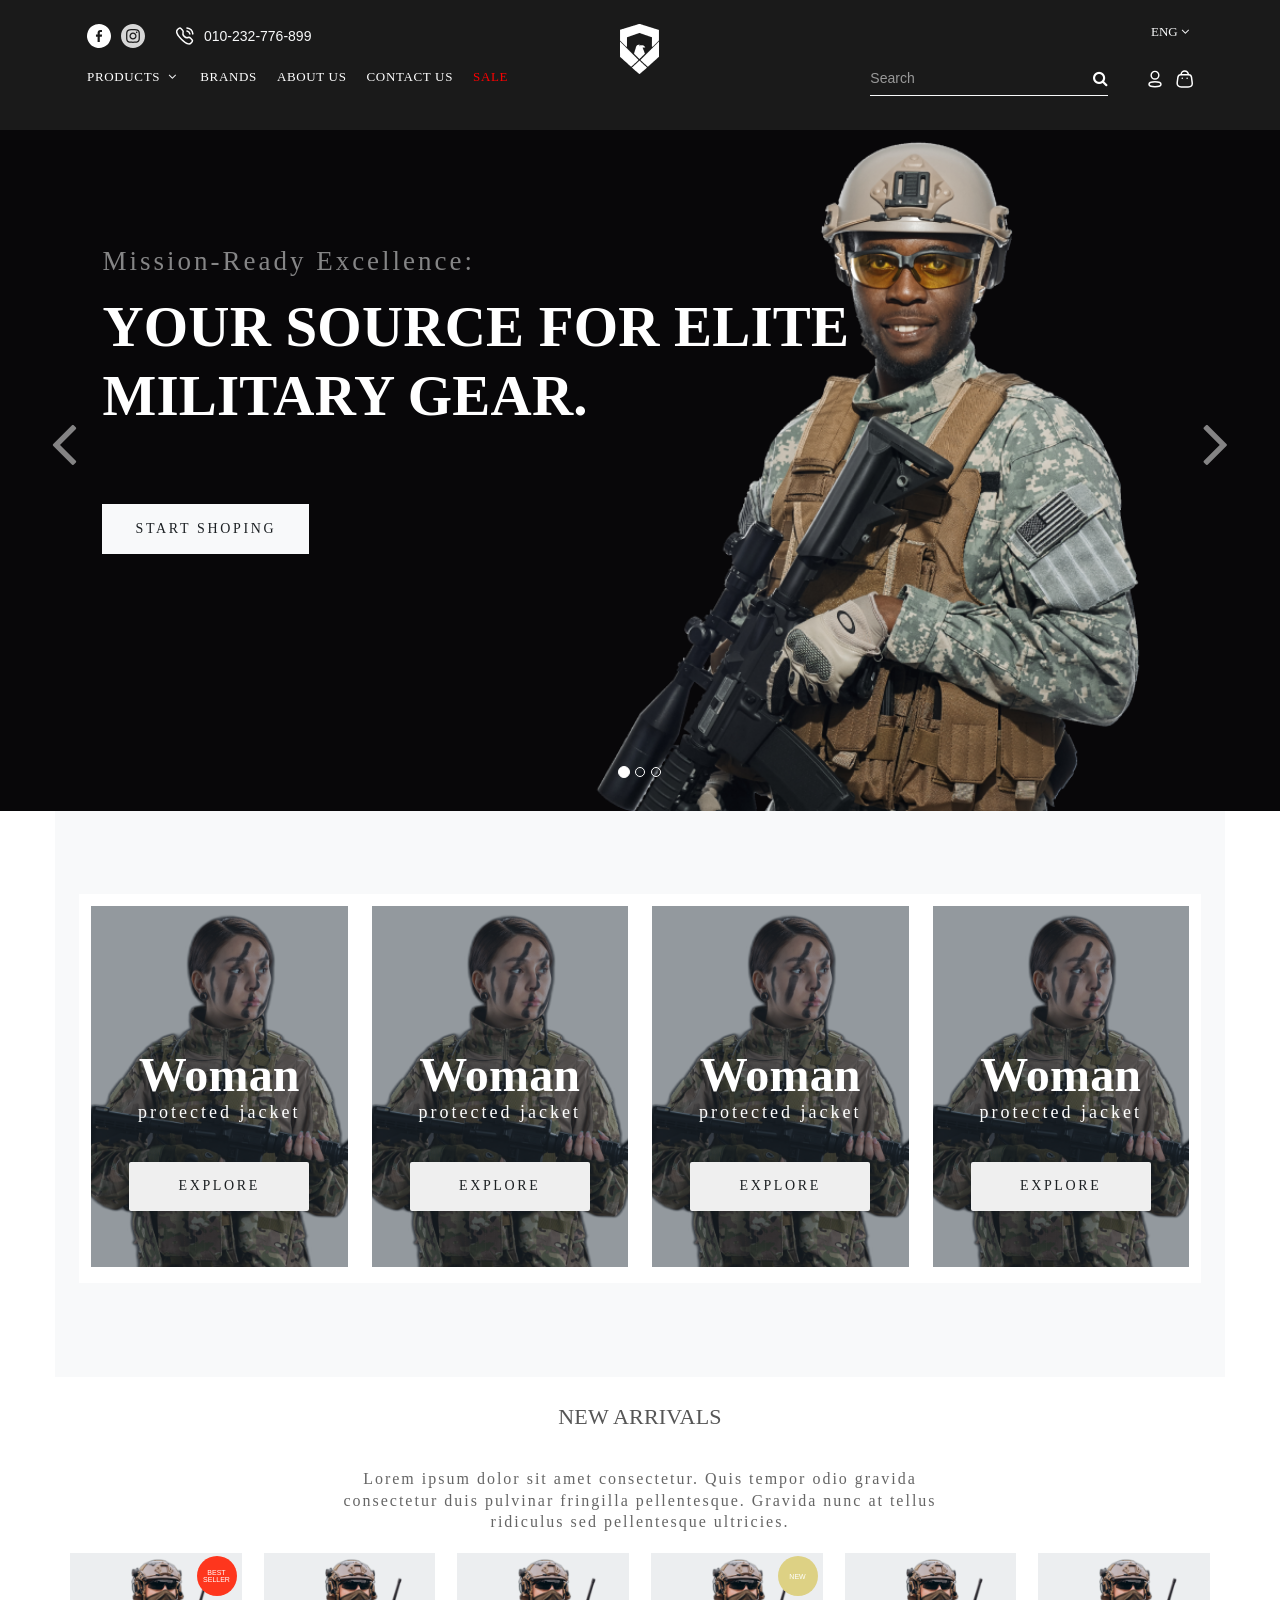
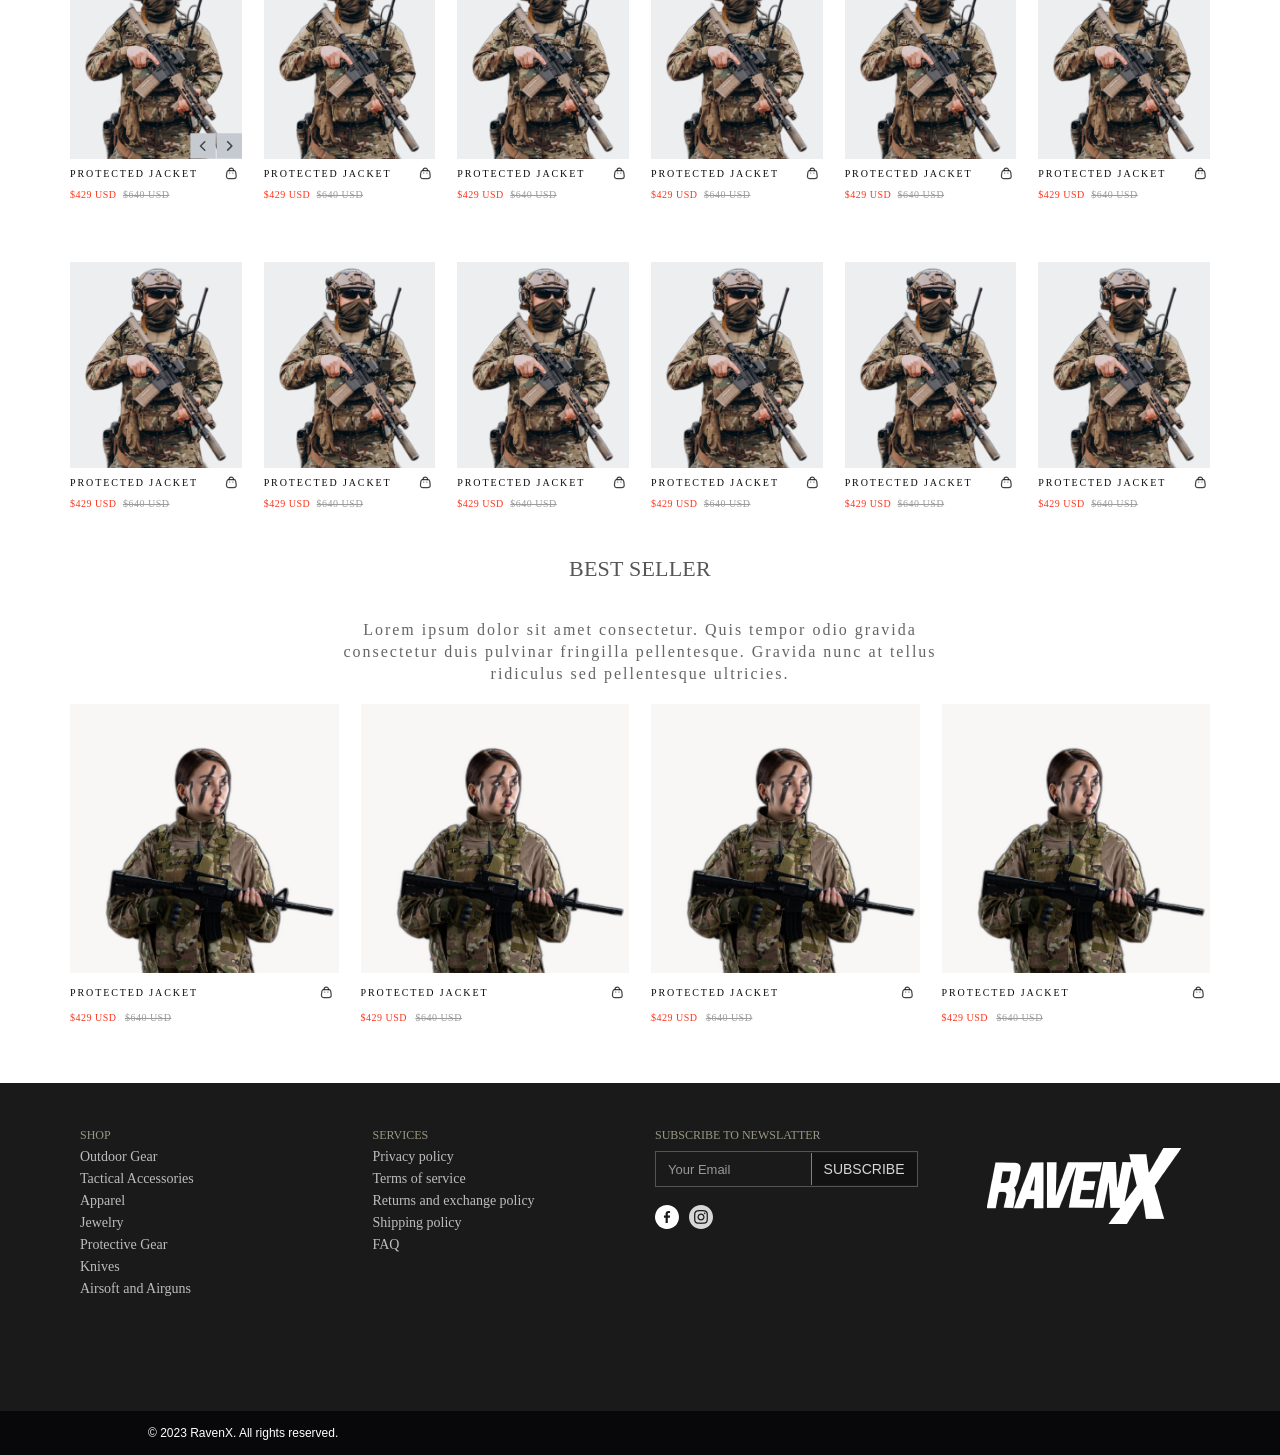
==== commit da50dca4: "updated homepage" ====
--- a/index.html
+++ b/index.html
@@ -1121,7 +1121,19 @@
                 line-height: normal;
               "
             >
-              <li><a class="menulist" href="#">SHOP</a></li>
+              <li
+                style="
+                  color: #9a9783;
+                  font-family: Avenir;
+                  font-size: 12px;
+                  font-style: normal;
+                  font-weight: 400;
+                  line-height: normal;
+                  text-transform: uppercase;
+                  margin-left: 1rem;
+                "
+                >SHOP</li
+              >
               <li><a class="menulist" href="#">Outdoor Gear</a></li>
               <li><a class="menulist" href="#">Tactical Accessories</a></li>
               <li><a class="menulist" href="#">Apparel</a></li>
@@ -1143,7 +1155,19 @@
                 line-height: normal;
               "
             >
-              <li><a class="menulist" href="#">SERVICES</a></li>
+              <li
+                style="
+                  color: #9a9783;
+                  font-family: Avenir;
+                  font-size: 12px;
+                  font-style: normal;
+                  font-weight: 400;
+                  line-height: normal;
+                  text-transform: uppercase;
+                  margin-left: 1rem;
+                "
+                >SERVICES</li
+              >
               <li><a class="menulist" href="#">Privacy policy</a></li>
               <li><a class="menulist" href="#">Terms of service</a></li>
               <li
--- a/assets/pages/css/home.css
+++ b/assets/pages/css/home.css
@@ -14,6 +14,8 @@
 
 .menulist {
   margin: 1rem;
+  text-decoration: none;
+  color: white;
 }
 
 .menulist:hover {
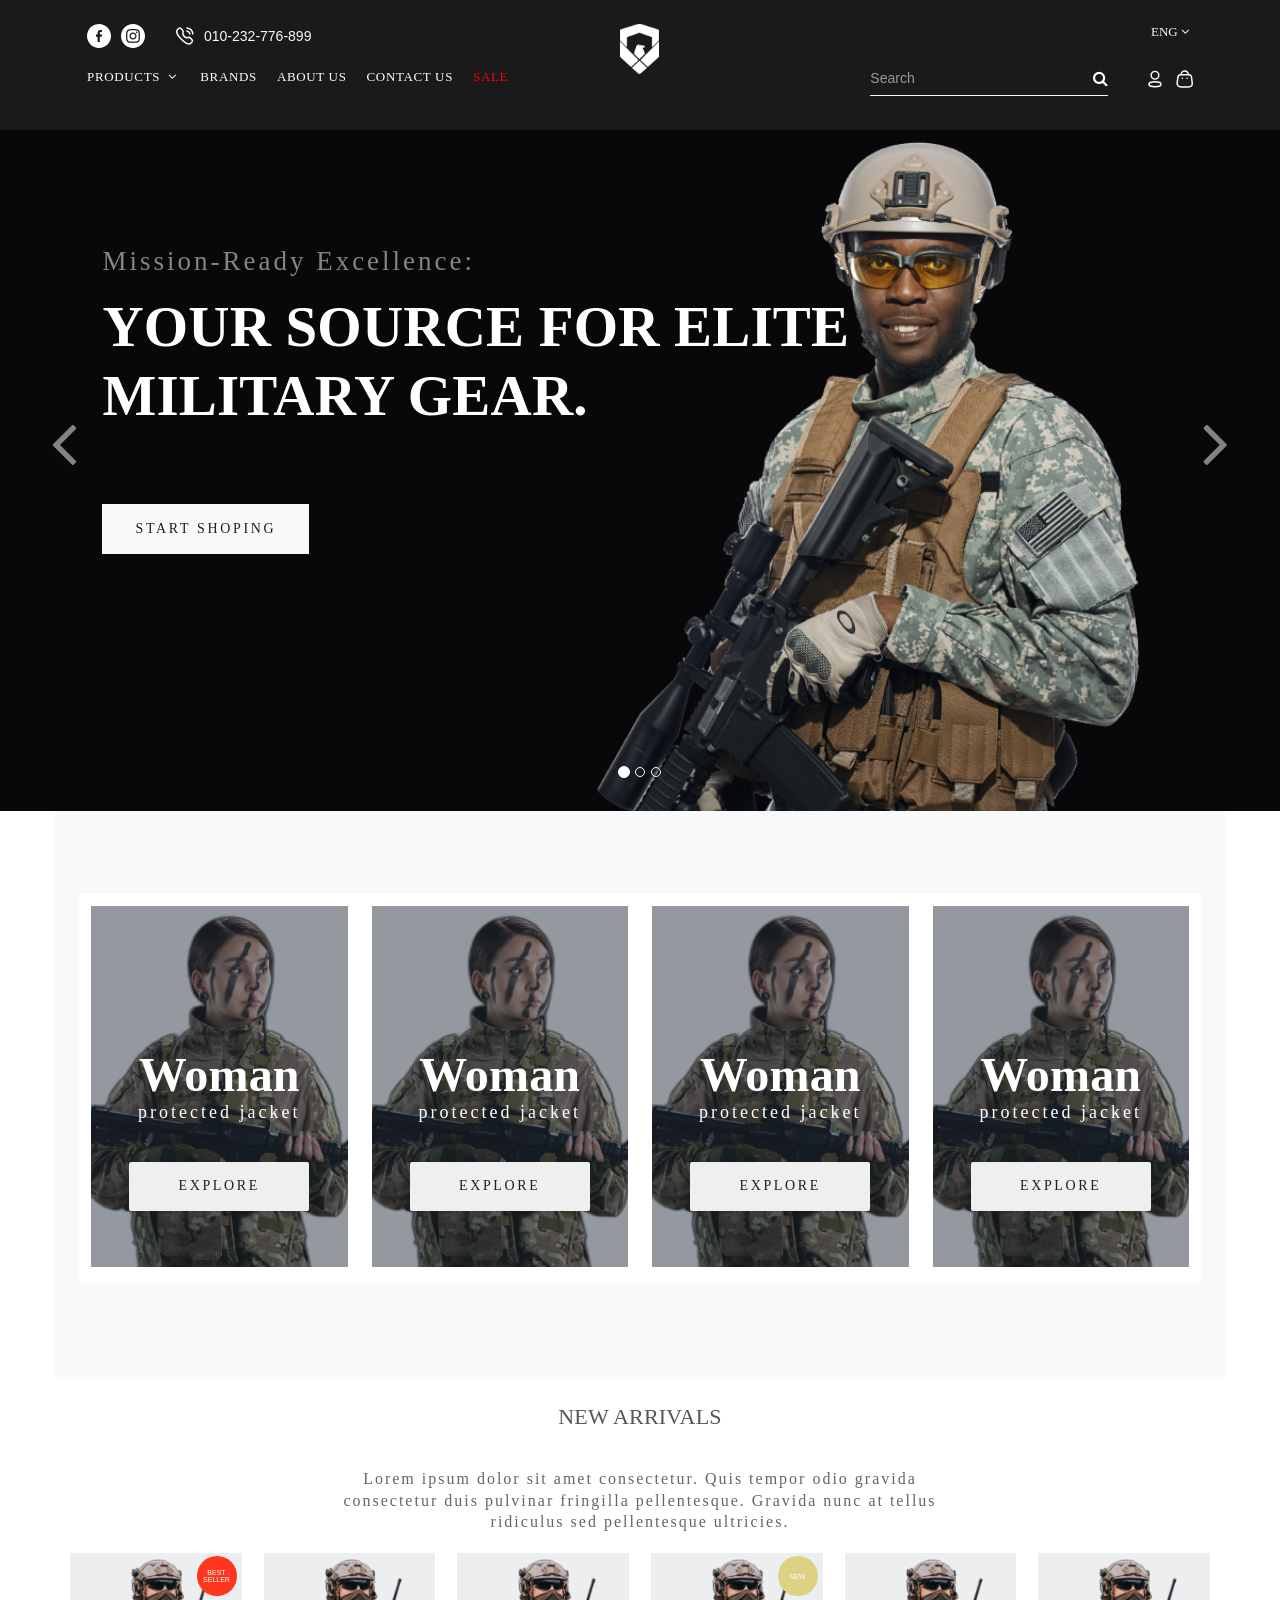
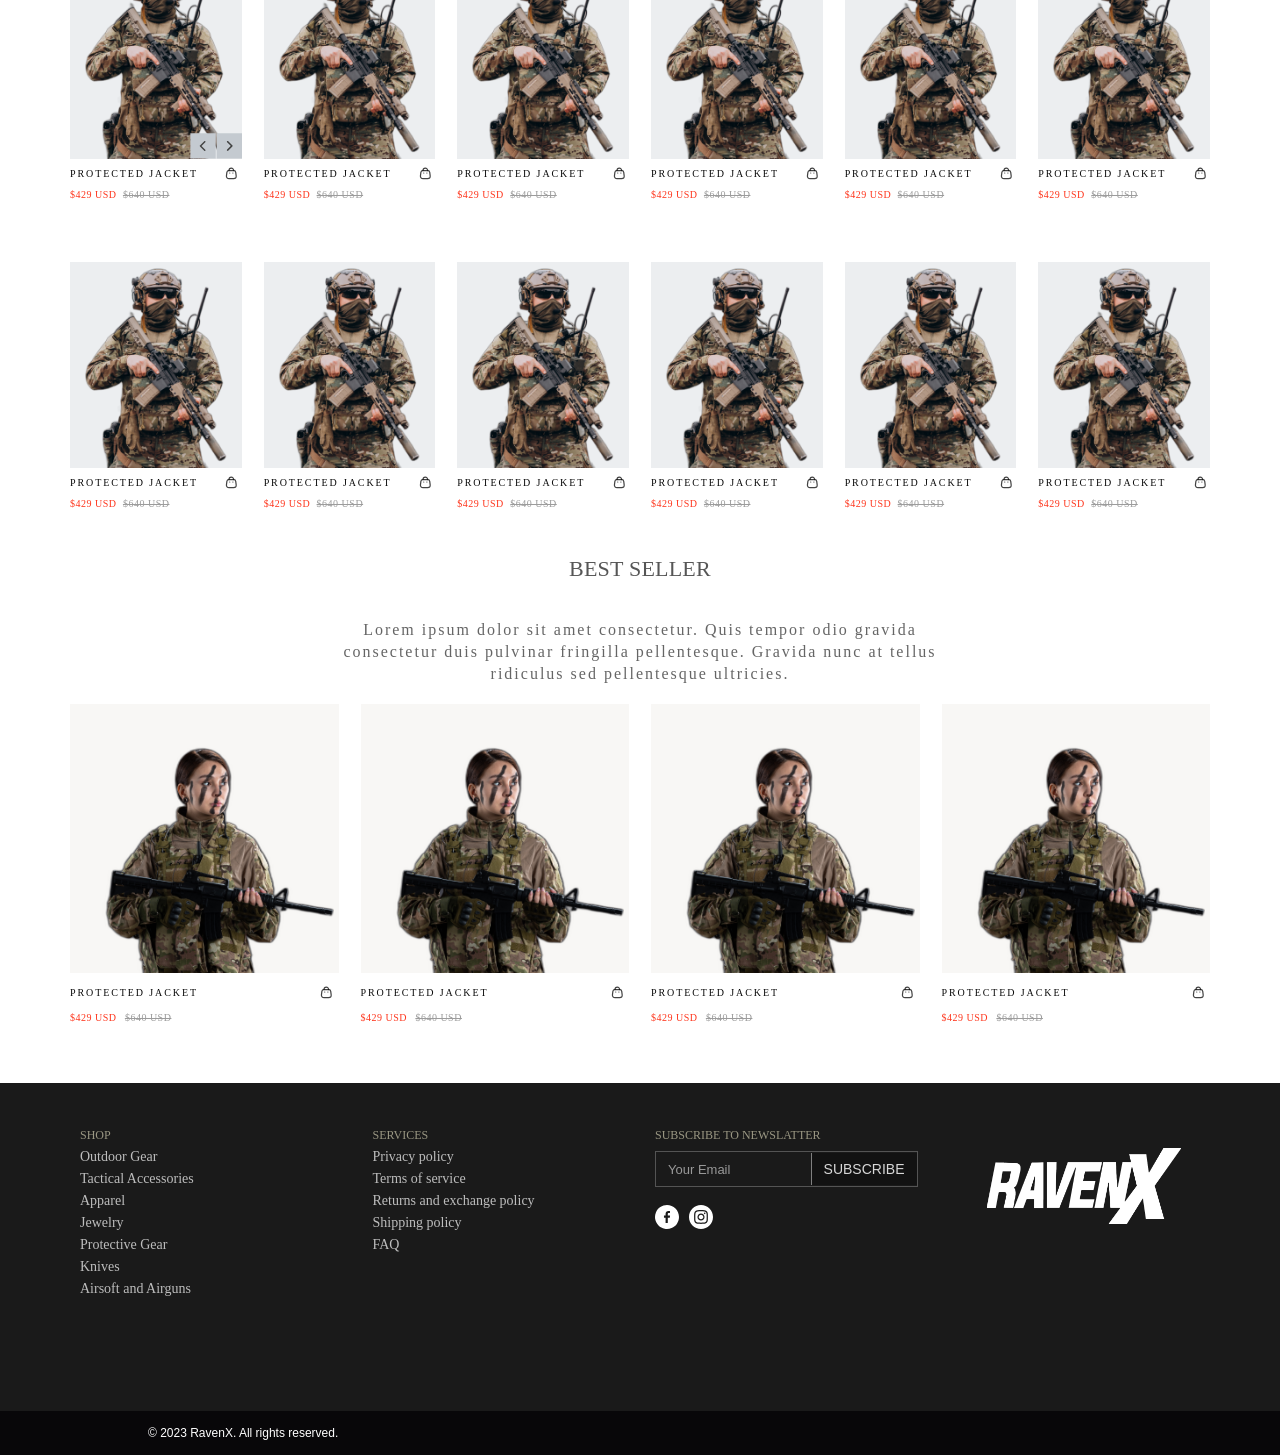
==== commit b34c31de: "updated logo and image details." ====
--- a/index.html
+++ b/index.html
@@ -63,7 +63,7 @@
                   flex-shrink: 0;
                   margin-right: 3rem;
                 "
-                src="./assets/icons/icon.svg"
+                src="./assets/icons/instagram.svg"
               />
             </a>
             <img src="./assets/icons/Calling.svg" />
@@ -100,7 +100,7 @@
         </div>
         <div class="col-md-2 additional-nav text-center">
           <a href="#">
-            <img src="./assets/logo.png" />
+            <img src="./assets/logo.svg" />
           </a>
         </div>
         <div class="col-md-5" id="lang_search">
@@ -220,7 +220,7 @@
         <div class="additional-nav text-center">
           <a href="#">
             <img
-              src="./assets/logo.png"
+              src="./assets/logo.svg"
               style="width: 27px; height: 34px; flex-shrink: 0"
             />
           </a>
@@ -281,7 +281,7 @@
                   flex-shrink: 0;
                   margin-right: 3rem;
                 "
-                src="./assets/icons/icon.svg"
+                src="./assets/icons/instagram.svg"
               />
               <img src="./assets/icons/Calling.svg" />
               <span style="font-size: 14px; color: #f8f9fa; margin-left: 1rem"
@@ -1241,7 +1241,7 @@
                         flex-shrink: 0;
                         margin-right: 3rem;
                       "
-                      src="./assets/icons/icon.svg"
+                      src="./assets/icons/instagram.svg"
                     />
                   </a>
                 </div>
@@ -1251,7 +1251,7 @@
           <div class="col-md-3 col-sm-6">
             <a href="#">
               <img
-                src="./assets/pages/img/home/logo-text.png"
+                src="./assets/pages/img/home/logo-text.svg"
                 style="width: 194px; height: 76px; margin: 20px 15% 20% 15%"
               />
             </a>
--- a/assets/pages/css/home.css
+++ b/assets/pages/css/home.css
@@ -3,6 +3,10 @@
   padding: 83px 24px 94px 24px;
   /* margin-left: -96px;
   margin-right: -96px; */
+}
+
+.pi-img-wrapper {
+  cursor: pointer;
 }
 
 .bag-image {
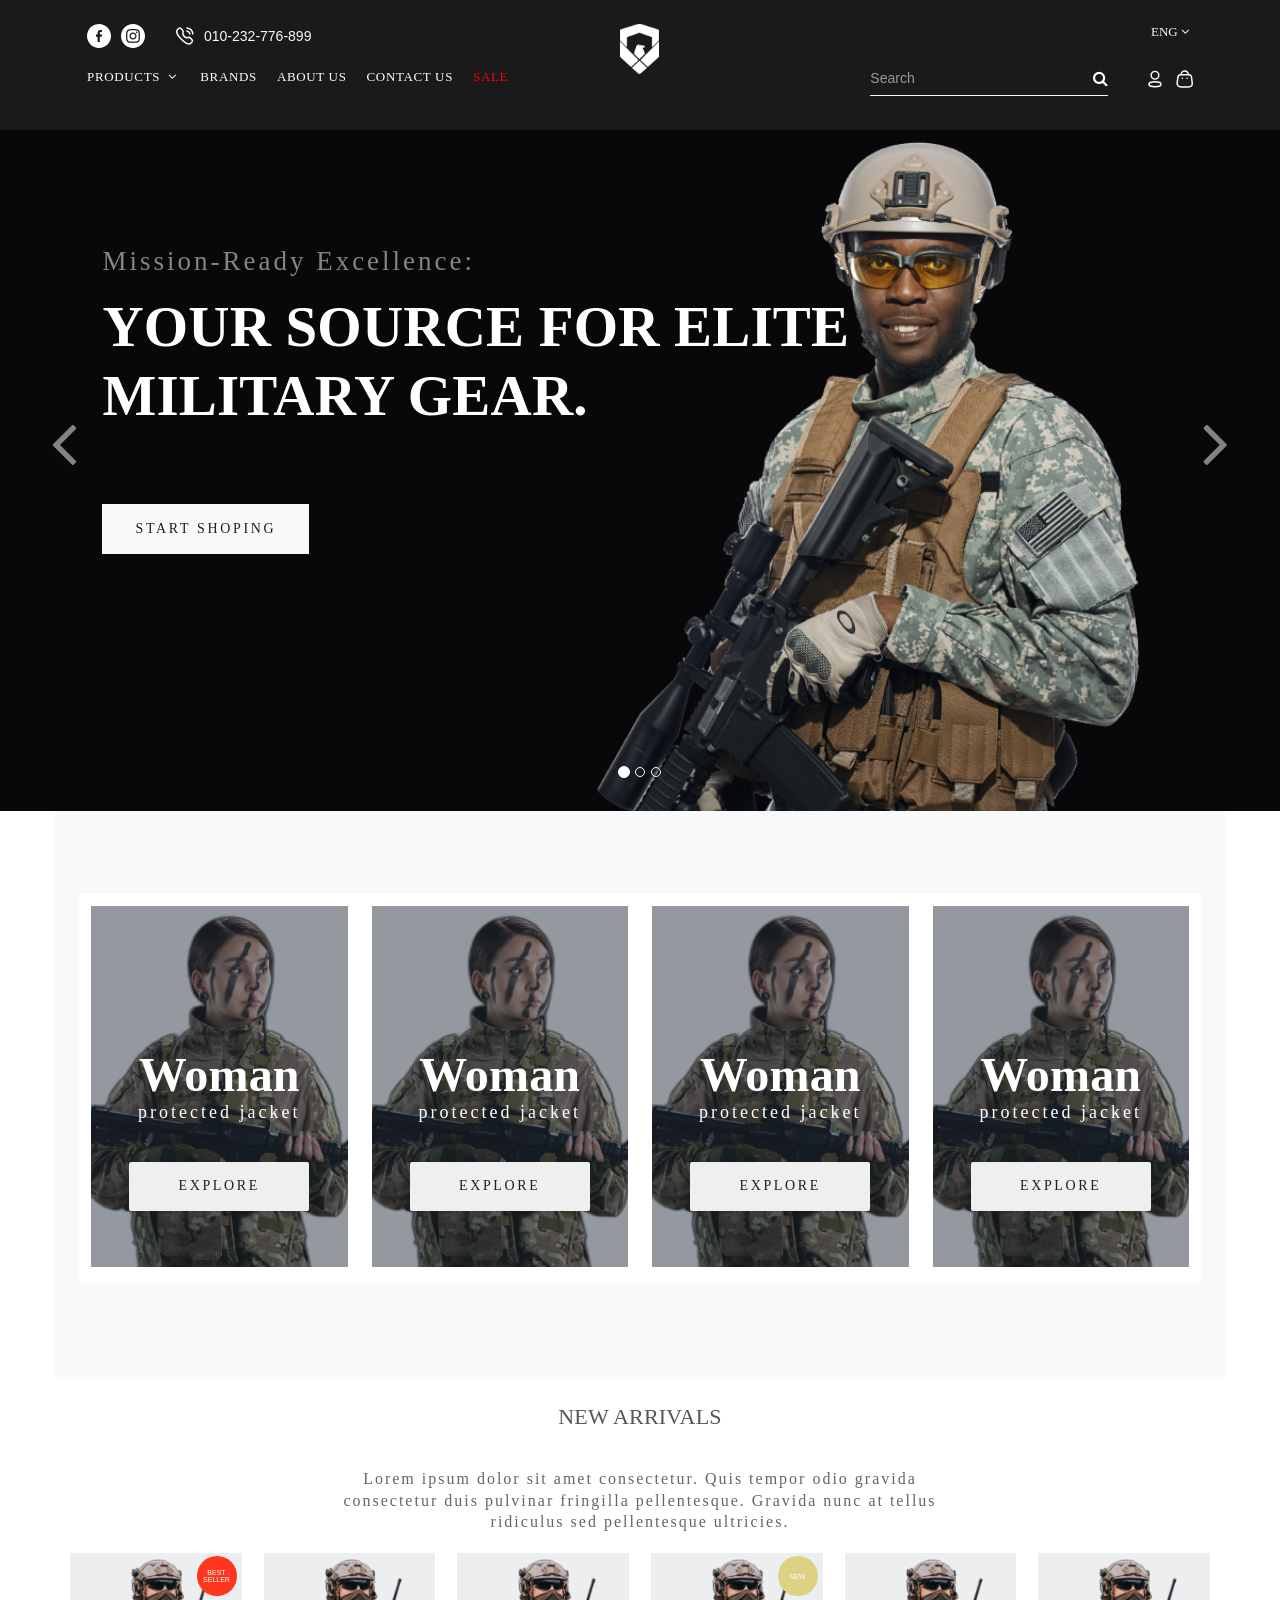
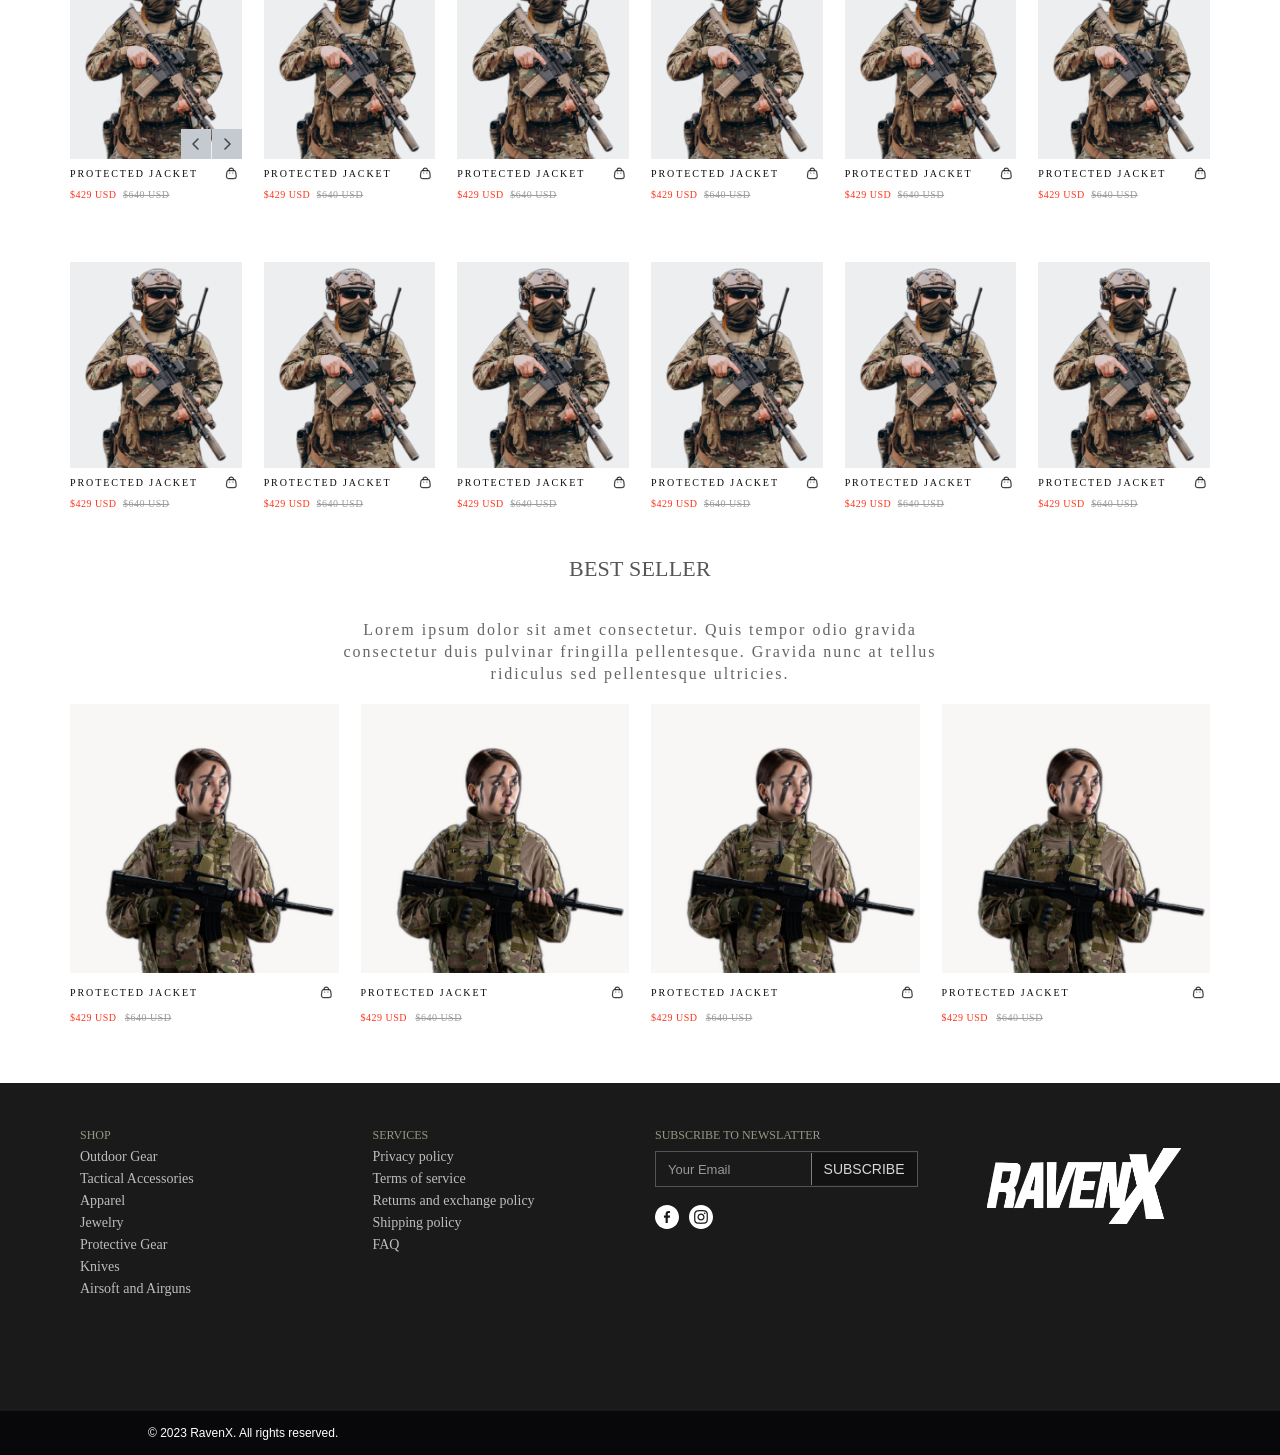
==== commit baf30854: "change the image buttons" ====
--- a/index.html
+++ b/index.html
@@ -669,10 +669,12 @@
                   <p class="best-circle">BEST SELLER</p>
                   <span class="product-buttons">
                     <a href="#"
-                      ><img src="./assets/pages/img/home/prev.png"
+                      ><img
+                        src="./assets/pages/img/home/prev.svg"
+                        style="margin-right: 1px"
                     /></a>
                     <a href="#"
-                      ><img src="./assets/pages/img/home/next.png"
+                      ><img src="./assets/pages/img/home/next.svg"
                     /></a>
                   </span>
                 </div>
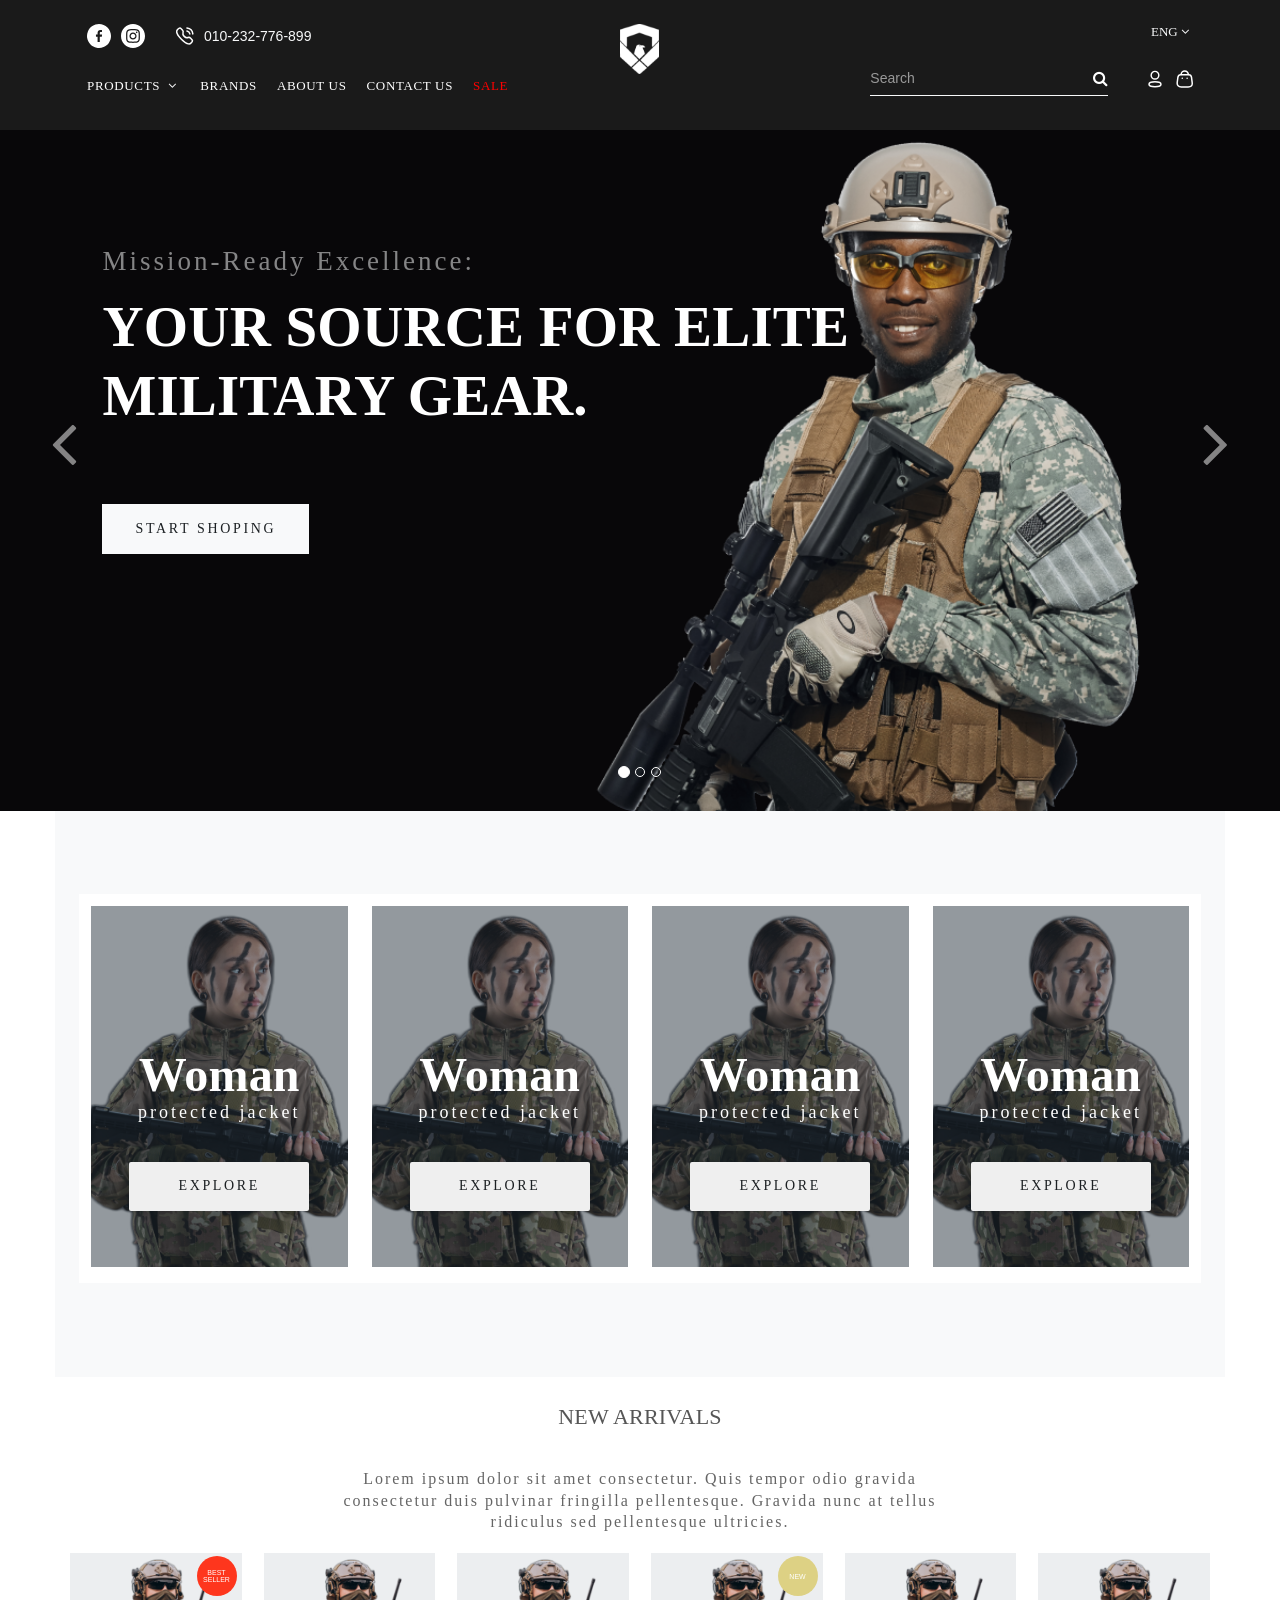
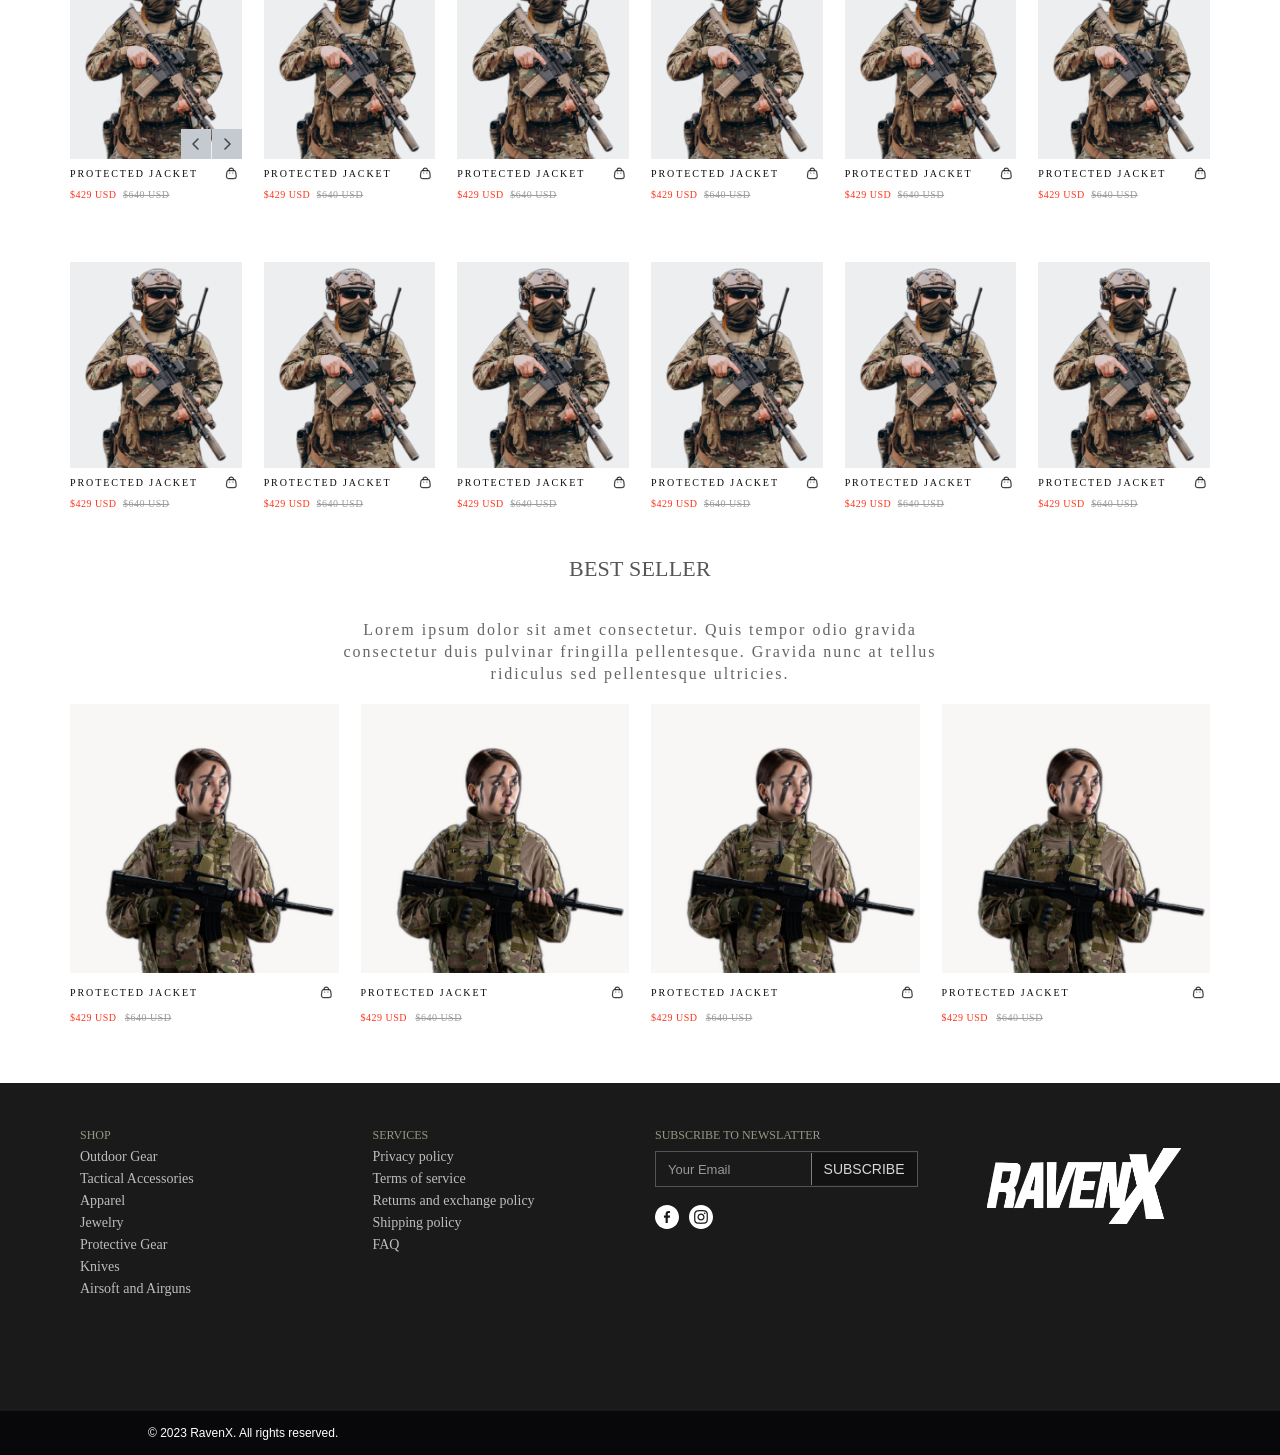
==== commit 2df98624: "added menu bar" ====
--- a/index.html
+++ b/index.html
@@ -39,7 +39,8 @@
     <!--Header start-->
     <div
       class="header web-header"
-      style="background-color: #1a1a1a; box-shadow: none"
+      style="background-color: #1a1a1a; box-shadow: none; position: relative"
+      data-toggle="dropdown"
     >
       <div class="nav-topbar">
         <div class="col-md-5 additional-shop-info">
@@ -83,11 +84,16 @@
               line-height: normal;
               letter-spacing: 0.65px;
               text-transform: uppercase;
-              margin-top: 21px;
+              margin-top: 30px;
             "
           >
-            <li>
-              <a class="menulist text-nowrap" style="margin-left: 0" href="#">
+            <li onclick="handleProduct()">
+              <a
+                class="menulist text-nowrap"
+                data-toggle="dropdown"
+                style="margin-left: 0"
+                href="#"
+              >
                 PRODUCTS
                 <i class="fa fa-angle-down" style="color: #f8f9fa"></i>
               </a>
@@ -183,7 +189,169 @@
           </div>
         </div>
       </div>
+      <div id="products-list">
+        <div class="text-right" style="padding-top: 20px; padding-right: 100px">
+          <i
+            class="fa fa-close"
+            style="color: #080709; font-size: 24px; cursor: pointer"
+            onclick="handleProduct()"
+          ></i>
+        </div>
+        <div style="padding-left: 85px">
+          <div class="row" style="justify-content: space-between">
+            <div class="col-md-3 col-sm-4 col-lg-2 menu-container">
+              <div class="product-menu-title text-nowrap">OUTDOOR GEAR</div>
+              <ul class="list-unstyled product-menu-list">
+                <li class="product-menu-list-item">Flags</li>
+                <li class="product-menu-list-item">Blankets (Wool)</li>
+                <li class="product-menu-list-item">Flashlights</li>
+                <li class="product-menu-list-item">Grappling Hooks</li>
+                <li class="product-menu-list-item">Helmets</li>
+                <li class="product-menu-list-item">Hydration Bladders</li>
+                <li class="product-menu-list-item">Pouches</li>
+                <li class="product-menu-list-item">Bags and Cases</li>
+                <li class="product-menu-list-item">Balaclavas</li>
+                <li class="product-menu-list-item">Bandanas</li>
+                <li class="product-menu-list-item">Belts</li>
+                <li class="product-menu-list-item">Caps / Berets / Hats</li>
+                <li class="product-menu-list-item">Gloves</li>
+                <li class="product-menu-list-item">Scarves</li>
+                <li class="product-menu-list-item">Sunglasses</li>
+                <li class="product-menu-list-item">Vests</li>
+                <li class="product-menu-list-item">Shoes</li>
+              </ul>
+              <div class="product-menu-title">AIRSOFT AND</div>
+              <ul class="list-unstyled product-menu-list">
+                <li class="product-menu-list-item text-nowrap">Airsoft Guns</li>
+                <li class="product-menu-list-item">Airguns</li>
+              </ul>
+            </div>
+            <div class="col-md-3 col-sm-4 col-lg-2 menu-container">
+              <div class="product-menu-title text-nowrap"
+                >Tactical Accessories</div
+              >
+              <ul class="list-unstyled product-menu-list">
+                <li class="product-menu-list-item">Handcuffs</li>
+                <li class="product-menu-list-item">Handcuff/Key Accessories</li>
+                <li class="product-menu-list-item">Holsters</li>
+                <li class="product-menu-list-item">Plastic Buckles</li>
+                <li class="product-menu-list-item">Sling</li>
+              </ul>
+              <div class="product-menu-title">Apparel</div>
+              <ul class="list-unstyled product-menu-list">
+                <li class="product-menu-list-item">T-Shirts</li>
+                <li class="product-menu-list-item">Pants</li>
+              </ul>
+              <div class="product-menu-title">Jewelry</div>
+              <ul class="list-unstyled product-menu-list">
+                <li class="product-menu-list-item">Bracelets</li>
+                <li class="product-menu-list-item">Pendants</li>
+              </ul>
+              <div class="product-menu-title">Knives</div>
+              <ul class="list-unstyled product-menu-list">
+                <li class="product-menu-list-item">Folding Knives</li>
+                <li class="product-menu-list-item">Fixed Knives</li>
+                <li class="product-menu-list-item">Folding Knives</li>
+                <li class="product-menu-list-item">Fixed Knives</li>
+              </ul>
+            </div>
+            <div class="col-md-3 col-sm-4 col-lg-2 menu-container">
+              <div class="product-menu-title">Knives</div>
+              <ul class="list-unstyled product-menu-list">
+                <li class="product-menu-list-item">Folding Knives</li>
+                <li class="product-menu-list-item">Fixed Knives</li>
+              </ul>
+              <div class="product-menu-title text-nowrap"
+                >Airsoft and Airguns</div
+              >
+              <ul class="list-unstyled product-menu-list">
+                <li class="product-menu-list-item">Airsoft Guns</li>
+                <li class="product-menu-list-item">Airguns</li>
+              </ul>
+              <div class="product-menu-title">Protective Gear</div>
+              <ul class="list-unstyled product-menu-list">
+                <li class="product-menu-list-item">Masks</li>
+              </ul>
+              <div class="product-menu-title text-nowrap"
+                >Tactical Accessories </div
+              >
+              <ul class="list-unstyled product-menu-list">
+                <li class="product-menu-list-item">Handcuffs</li>
+                <li class="product-menu-list-item">Handcuff/Key Accessories</li>
+                <li class="product-menu-list-item">Holsters</li>
+                <li class="product-menu-list-item">Plastic Buckles</li>
+                <li class="product-menu-list-item">Sling</li>
+              </ul>
+              <div class="product-menu-title">AIRSOFT AND AIRGUNS</div>
+              <ul class="list-unstyled product-menu-list">
+                <li class="product-menu-list-item">Airsoft Guns</li>
+                <li class="product-menu-list-item">Airguns</li>
+              </ul>
+            </div>
+            <div class="col-md-3 col-sm-4 col-lg-2 menu-container">
+              <div class="product-menu-title">Knives</div>
+              <ul class="list-unstyled product-menu-list">
+                <li class="product-menu-list-item">Folding Knives</li>
+                <li class="product-menu-list-item">Fixed Knives</li>
+              </ul>
+              <div class="product-menu-title text-nowrap"
+                >Airsoft and Airguns</div
+              >
+              <ul class="list-unstyled product-menu-list">
+                <li class="product-menu-list-item">Airsoft Guns</li>
+                <li class="product-menu-list-item">Airguns</li>
+              </ul>
+              <div class="product-menu-title text-nowrap"
+                >Tactical Accessories </div
+              >
+              <ul class="list-unstyled product-menu-list">
+                <li class="product-menu-list-item">Handcuffs</li>
+                <li class="product-menu-list-item">Handcuff/Key Accessories</li>
+                <li class="product-menu-list-item">Holsters</li>
+                <li class="product-menu-list-item">Plastic Buckles</li>
+                <li class="product-menu-list-item">Sling</li>
+              </ul>
+              <div class="product-menu-title text-nowrap"
+                >Airsoft and Airguns</div
+              >
+              <ul class="list-unstyled product-menu-list">
+                <li class="product-menu-list-item">Airsoft Guns</li>
+                <li class="product-menu-list-item">Airguns</li>
+              </ul>
+            </div>
+            <div class="col-md-3 col-sm-4 col-lg-2 menu-container">
+              <div class="product-menu-title">Knives</div>
+              <ul class="list-unstyled product-menu-list">
+                <li class="product-menu-list-item">Folding Knives</li>
+                <li class="product-menu-list-item">Fixed Knives</li>
+              </ul>
+              <div class="product-menu-title text-nowrap"
+                >Airsoft and Airguns</div
+              >
+              <ul class="list-unstyled product-menu-list">
+                <li class="product-menu-list-item">Airsoft Guns</li>
+                <li class="product-menu-list-item">Airguns</li>
+              </ul>
+              <div class="product-menu-title text-nowrap"
+                >Airsoft and Airguns</div
+              >
+              <ul class="list-unstyled product-menu-list">
+                <li class="product-menu-list-item">Airsoft Guns</li>
+                <li class="product-menu-list-item">Airguns</li>
+              </ul>
+              <div class="product-menu-title">Knives</div>
+              <ul class="list-unstyled product-menu-list">
+                <li class="product-menu-list-item">Folding Knives</li>
+                <li class="product-menu-list-item">Fixed Knives</li>
+                <li class="product-menu-list-item">Folding Knives</li>
+                <li class="product-menu-list-item">Fixed Knives</li>
+              </ul>
+            </div>
+          </div>
+        </div>
+      </div>
     </div>
+
     <div
       class="mobile-header"
       style="color: white; height: 76px; background-color: #1a1a1a"
@@ -349,12 +517,106 @@
             "
           >
             <div
+              onclick="handleProductMobile()"
               style="
                 border-top: 1px solid rgb(243, 243, 243, 0.1);
                 padding: 20px 0px;
               "
               >PRODUCTS <i class="fa fa-angle-down" style="color: #f8f9fa"></i
             ></div>
+            <div id="products-list-mobile">
+              <div class="container">
+                <div class="row" style="justify-content: space-between">
+                  <div class="col-xs-6">
+                    <div class="product-menu-title-mobile text-nowrap"
+                      >OUTDOOR GEAR</div
+                    >
+                    <ul class="list-unstyled product-menu-list">
+                      <li class="product-menu-list-item">Flags</li>
+                      <li class="product-menu-list-item">Blankets (Wool)</li>
+                      <li class="product-menu-list-item">Flashlights</li>
+                      <li class="product-menu-list-item">Grappling Hooks</li>
+                      <li class="product-menu-list-item">Helmets</li>
+                      <li class="product-menu-list-item">Hydration Bladders</li>
+                      <li class="product-menu-list-item">Pouches</li>
+                      <li class="product-menu-list-item">Bags and Cases</li>
+                      <li class="product-menu-list-item">Balaclavas</li>
+                      <li class="product-menu-list-item">Bandanas</li>
+                      <li class="product-menu-list-item">Belts</li>
+                      <li class="product-menu-list-item"
+                        >Caps / Berets / Hats</li
+                      >
+                      <li class="product-menu-list-item">Gloves</li>
+                      <li class="product-menu-list-item">Scarves</li>
+                      <li class="product-menu-list-item">Sunglasses</li>
+                      <li class="product-menu-list-item">Vests</li>
+                      <li class="product-menu-list-item">Shoes</li>
+                    </ul>
+                    <div class="product-menu-title-mobile">AIRSOFT AND</div>
+                    <ul class="list-unstyled product-menu-list">
+                      <li class="product-menu-list-item text-nowrap"
+                        >Airsoft Guns</li
+                      >
+                      <li class="product-menu-list-item">Airguns</li>
+                    </ul>
+                    <div class="product-menu-title-mobile">Knives</div>
+                    <ul class="list-unstyled product-menu-list">
+                      <li class="product-menu-list-item">Folding Knives</li>
+                      <li class="product-menu-list-item">Fixed Knives</li>
+                    </ul>
+                    <div class="product-menu-title-mobile">Protective Gear</div>
+                    <ul class="list-unstyled product-menu-list">
+                      <li class="product-menu-list-item">Masks</li>
+                    </ul>
+                  </div>
+
+                  <div class="col-xs-6">
+                    <div class="product-menu-title-mobile text-nowrap"
+                      >Tactical Accessories</div
+                    >
+                    <ul class="list-unstyled product-menu-list">
+                      <li class="product-menu-list-item">Handcuffs</li>
+                      <li class="product-menu-list-item"
+                        >Handcuff/Key Accessories</li
+                      >
+                      <li class="product-menu-list-item">Holsters</li>
+                      <li class="product-menu-list-item">Plastic Buckles</li>
+                      <li class="product-menu-list-item">Sling</li>
+                    </ul>
+                    <div class="product-menu-title-mobile">Apparel</div>
+                    <ul class="list-unstyled product-menu-list">
+                      <li class="product-menu-list-item">T-Shirts</li>
+                      <li class="product-menu-list-item">Pants</li>
+                    </ul>
+                    <div class="product-menu-title-mobile">Jewelry</div>
+                    <ul class="list-unstyled product-menu-list">
+                      <li class="product-menu-list-item">Bracelets</li>
+                      <li class="product-menu-list-item">Pendants</li>
+                    </ul>
+                    <div class="product-menu-title-mobile">Knives</div>
+                    <ul class="list-unstyled product-menu-list">
+                      <li class="product-menu-list-item">Folding Knives</li>
+                      <li class="product-menu-list-item">Fixed Knives</li>
+                      <li class="product-menu-list-item">Folding Knives</li>
+                      <li class="product-menu-list-item">Fixed Knives</li>
+                    </ul>
+                    <div class="product-menu-title-mobile">Knives</div>
+                    <ul class="list-unstyled product-menu-list">
+                      <li class="product-menu-list-item">Folding Knives</li>
+                      <li class="product-menu-list-item">Fixed Knives</li>
+                    </ul>
+
+                    <div class="product-menu-title-mobile"
+                      >AIRSOFT AND AIRGUNS</div
+                    >
+                    <ul class="list-unstyled product-menu-list">
+                      <li class="product-menu-list-item">Airsoft Guns</li>
+                      <li class="product-menu-list-item">Airguns</li>
+                    </ul>
+                  </div>
+                </div>
+              </div>
+            </div>
             <div
               style="
                 border-top: 1px solid rgb(243, 243, 243, 0.1);
@@ -459,19 +721,28 @@
 
         <a
           class="left carousel-control carousel-control-shop prev-icon-button"
-          href="#carousel-example-generic"
           role="button"
-          data-slide="prev"
+          style="cursor: default"
         >
-          <i class="fa fa-angle-left prev-icon" aria-hidden="true"></i>
+          <i
+            class="fa fa-angle-left prev-icon"
+            aria-hidden="true"
+            href="#carousel-example-generic"
+            data-slide="prev"
+            style="cursor: pointer"
+          ></i>
         </a>
         <a
           class="right carousel-control carousel-control-shop next-icon-button"
-          href="#carousel-example-generic"
           role="button"
-          data-slide="next"
         >
-          <i class="fa fa-angle-right next-icon" aria-hidden="true"></i>
+          <i
+            class="fa fa-angle-right next-icon"
+            aria-hidden="true"
+            href="#carousel-example-generic"
+            data-slide="next"
+            style="cursor: pointer"
+          ></i>
         </a>
       </div>
     </div>
@@ -1306,8 +1577,46 @@
           toggleIcon.style.display = "inline";
           closeIcon.style.display = "none";
           flag = true;
+          productList.style.display = "none";
+          productListMobile.style.display = "none";
+          productMobileFlag = true;
         }
       }
+      var productList = document.getElementById("products-list");
+      function handleProduct(str) {
+        // handelClick();
+        console.log(str, "******");
+        if (productMobileFlag) {
+          productList.style.display = "block";
+          productListMobile.style.display = "block";
+          productMobileFlag = false;
+        } else {
+          productList.style.display = "none";
+          productListMobile.style.display = "none";
+          productMobileFlag = true;
+        }
+      }
+
+      var productListMobile = document.getElementById("products-list-mobile");
+      var productMobileFlag = true;
+      function handleProductMobile() {
+        console.log("AAAA", productMobileFlag);
+        if (productMobileFlag) {
+          productListMobile.style.display = "block";
+          productList.style.display = "block";
+          productMobileFlag = false;
+        } else {
+          productListMobile.style.display = "none";
+          productList.style.display = "none";
+          productMobileFlag = true;
+        }
+      }
+
+      var screenWidth =
+        window.innerWidth ||
+        document.documentElement.clientWidth ||
+        document.body.clientWidth;
+      console.log(screenWidth);
     </script>
   </body>
 </html>
--- a/assets/pages/css/slider.css
+++ b/assets/pages/css/slider.css
@@ -67,7 +67,7 @@
 }
 
 .carousel-slider .carousel-control .fa {
-    width: 80px;
+    /* width: 80px; */
     height: 80px;
     font-size: 72px;
     color: #fff;
--- a/assets/pages/css/home.css
+++ b/assets/pages/css/home.css
@@ -3,6 +3,77 @@
   padding: 83px 24px 94px 24px;
   /* margin-left: -96px;
   margin-right: -96px; */
+}
+
+.menu-container {
+  margin-right: 25px;
+}
+
+.product-menu-title {
+  color: #010310;
+  font-family: Avenir;
+  font-size: 12px;
+  font-style: normal;
+  font-weight: 350;
+  line-height: normal;
+  letter-spacing: 2.28px;
+  text-transform: uppercase;
+}
+
+.product-menu-title-mobile {
+  margin-top: 30px;
+  margin-bottom: 19px;
+  color: #010310;
+  font-family: Avenir;
+  font-size: 8px;
+  font-style: normal;
+  font-weight: 350;
+  line-height: normal;
+  letter-spacing: 2.28px;
+  text-transform: uppercase;
+}
+
+.product-menu-list {
+  margin-top: 14px;
+  margin-bottom: 30px;
+  color: #010310;
+  font-family: Avenir;
+  font-size: 12px;
+  font-style: normal;
+  font-weight: 400;
+  line-height: normal;
+  cursor: pointer;
+  word-wrap: no;
+}
+
+.product-menu-list-item {
+  padding-top: 5px !important;
+  padding-bottom: 5px !important;
+  white-space: nowrap;
+  text-transform: none !important;
+}
+
+#products-list {
+  background-color: #f8f9fa;
+  display: none;
+  height: fit-content;
+  width: 100%;
+  position: absolute;
+  top: 132px;
+  left: 0;
+}
+
+#products-list-mobile {
+  background-color: #f8f9fa;
+  display: none;
+  height: fit-content;
+  width: 100%;
+  position: absolute;
+  top: 129px;
+  left: 0;
+  z-index: 1000;
+  padding-top: 30px;
+  padding-bottom: 30px;
 }
 
 .pi-img-wrapper {
@@ -310,7 +381,25 @@
   .mobile-header {
     display: block;
   }
-}
+
+  /* #products-list {
+    display: none;
+  }
+
+  #products-list-mobile {
+    display: block;
+  } */
+}
+
+/* @media only screen and (min-width: 1024px) {
+  #products-list {
+    display: block;
+  }
+
+  #products-list-mobile {
+    display: none;
+  }
+} */
 
 @media only screen and (max-width: 992px) {
   #product {
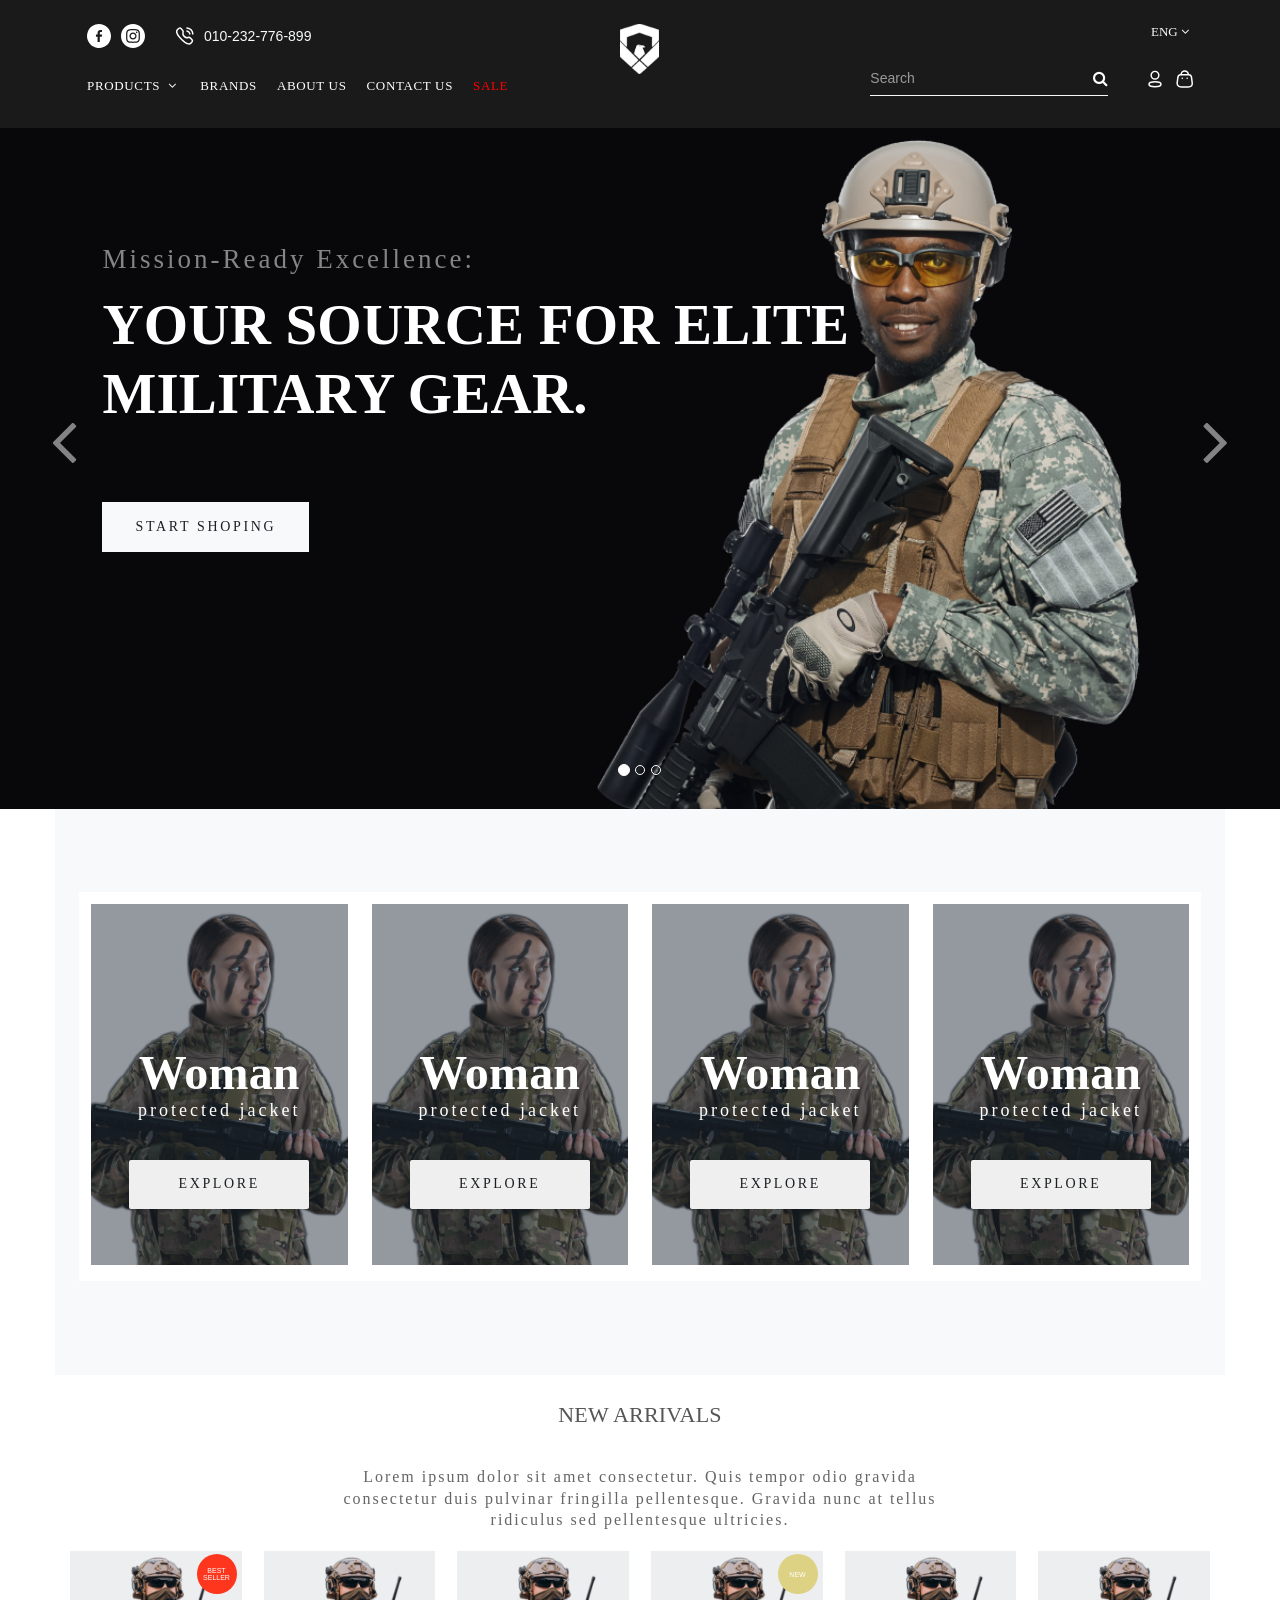
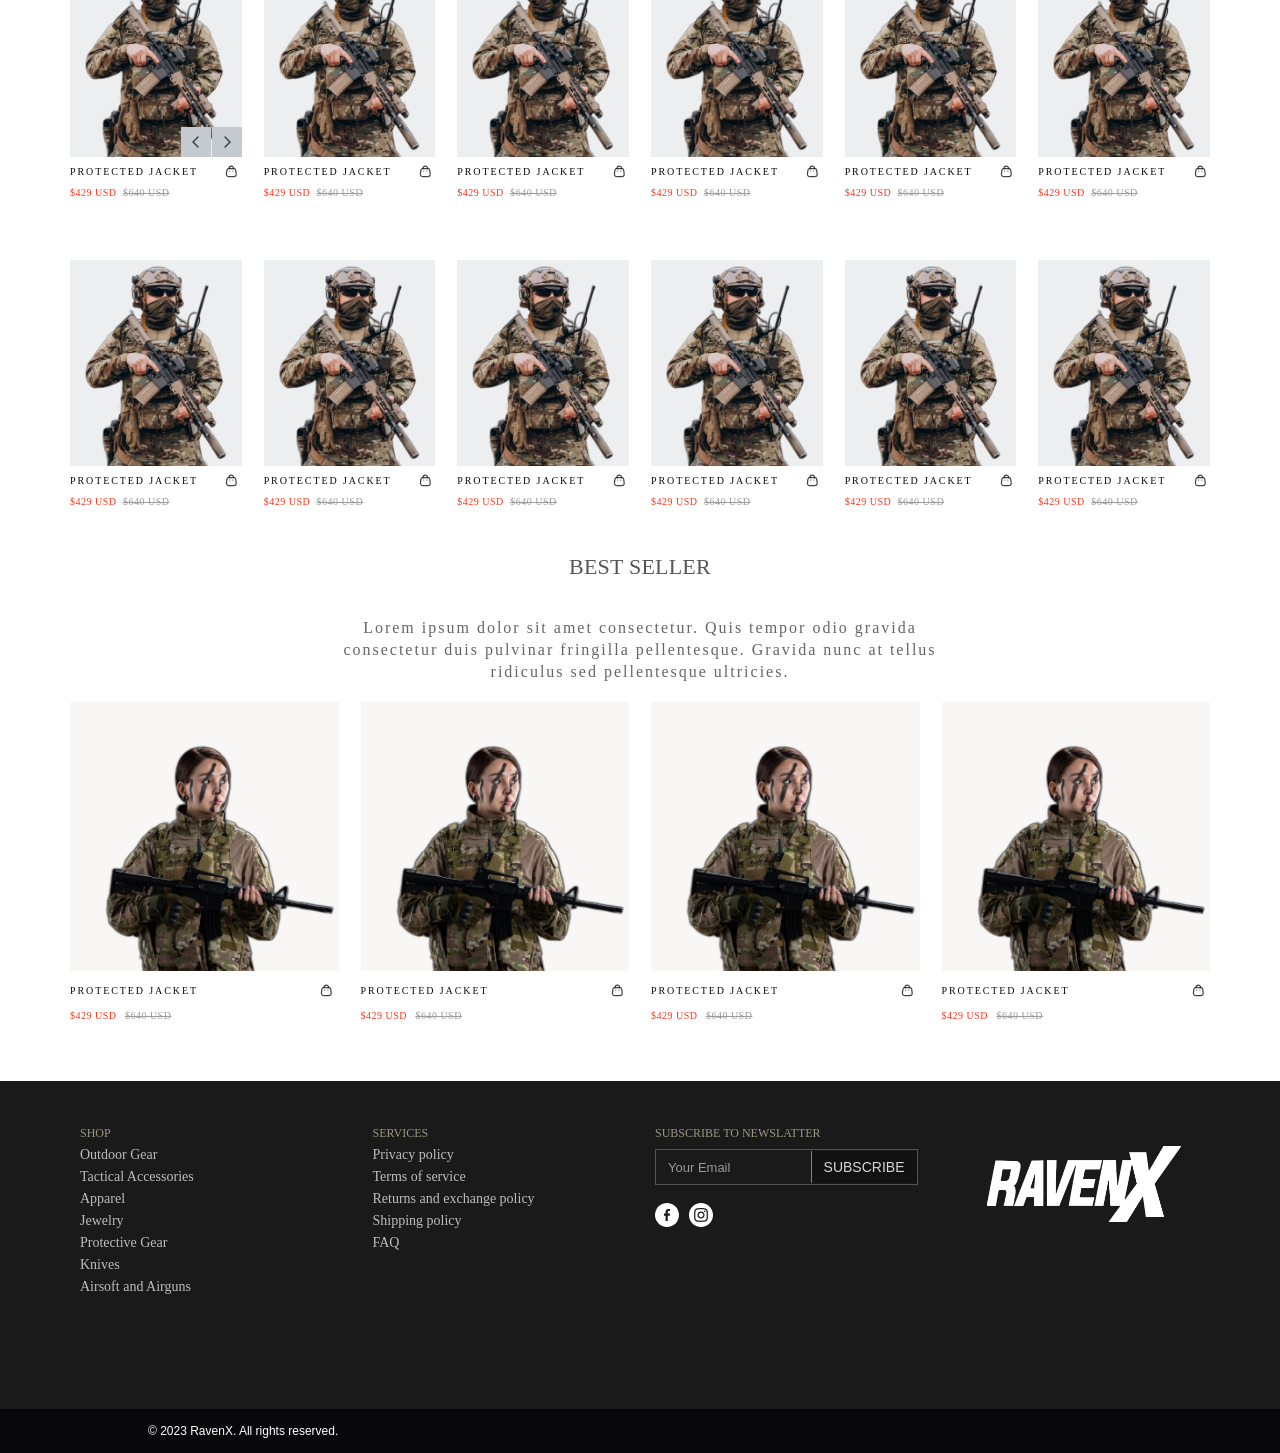
==== commit f7e38116: "updated menu bar" ====
--- a/index.html
+++ b/index.html
@@ -42,7 +42,7 @@
       style="background-color: #1a1a1a; box-shadow: none; position: relative"
       data-toggle="dropdown"
     >
-      <div class="nav-topbar">
+      <div class="nav-topbar" style="padding-bottom: 0">
         <div class="col-md-5 additional-shop-info">
           <div style="align-items: center; display: flex">
             <a href="#">
@@ -87,7 +87,7 @@
               margin-top: 30px;
             "
           >
-            <li onclick="handleProduct()">
+            <li id="product-hover" style="padding-bottom: 24px">
               <a
                 class="menulist text-nowrap"
                 data-toggle="dropdown"
@@ -97,6 +97,184 @@
                 PRODUCTS
                 <i class="fa fa-angle-down" style="color: #f8f9fa"></i>
               </a>
+              <div id="products-list">
+                <!-- <div
+                  class="text-right"
+                  style="padding-top: 20px; padding-right: 100px"
+                >
+                  <i
+                    class="fa fa-close"
+                    style="color: #080709; font-size: 24px; cursor: pointer"
+                    onclick="handleProduct()"
+                  ></i>
+                </div> -->
+                <div style="padding-left: 85px; margin-top: 39px">
+                  <div class="row" style="justify-content: space-between">
+                    <div class="col-md-3 col-sm-4 col-lg-2 menu-container">
+                      <div class="product-menu-title text-nowrap"
+                        >OUTDOOR GEAR</div
+                      >
+                      <ul class="list-unstyled product-menu-list">
+                        <li class="product-menu-list-item">Flags</li>
+                        <li class="product-menu-list-item">Blankets (Wool)</li>
+                        <li class="product-menu-list-item">Flashlights</li>
+                        <li class="product-menu-list-item">Grappling Hooks</li>
+                        <li class="product-menu-list-item">Helmets</li>
+                        <li class="product-menu-list-item"
+                          >Hydration Bladders</li
+                        >
+                        <li class="product-menu-list-item">Pouches</li>
+                        <li class="product-menu-list-item">Bags and Cases</li>
+                        <li class="product-menu-list-item">Balaclavas</li>
+                        <li class="product-menu-list-item">Bandanas</li>
+                        <li class="product-menu-list-item">Belts</li>
+                        <li class="product-menu-list-item"
+                          >Caps / Berets / Hats</li
+                        >
+                        <li class="product-menu-list-item">Gloves</li>
+                        <li class="product-menu-list-item">Scarves</li>
+                        <li class="product-menu-list-item">Sunglasses</li>
+                        <li class="product-menu-list-item">Vests</li>
+                        <li class="product-menu-list-item">Shoes</li>
+                      </ul>
+                      <div class="product-menu-title">AIRSOFT AND</div>
+                      <ul class="list-unstyled product-menu-list">
+                        <li class="product-menu-list-item text-nowrap"
+                          >Airsoft Guns</li
+                        >
+                        <li class="product-menu-list-item">Airguns</li>
+                      </ul>
+                    </div>
+                    <div class="col-md-3 col-sm-4 col-lg-2 menu-container">
+                      <div class="product-menu-title text-nowrap"
+                        >Tactical Accessories</div
+                      >
+                      <ul class="list-unstyled product-menu-list">
+                        <li class="product-menu-list-item">Handcuffs</li>
+                        <li class="product-menu-list-item"
+                          >Handcuff/Key Accessories</li
+                        >
+                        <li class="product-menu-list-item">Holsters</li>
+                        <li class="product-menu-list-item">Plastic Buckles</li>
+                        <li class="product-menu-list-item">Sling</li>
+                      </ul>
+                      <div class="product-menu-title">Apparel</div>
+                      <ul class="list-unstyled product-menu-list">
+                        <li class="product-menu-list-item">T-Shirts</li>
+                        <li class="product-menu-list-item">Pants</li>
+                      </ul>
+                      <div class="product-menu-title">Jewelry</div>
+                      <ul class="list-unstyled product-menu-list">
+                        <li class="product-menu-list-item">Bracelets</li>
+                        <li class="product-menu-list-item">Pendants</li>
+                      </ul>
+                      <div class="product-menu-title">Knives</div>
+                      <ul class="list-unstyled product-menu-list">
+                        <li class="product-menu-list-item">Folding Knives</li>
+                        <li class="product-menu-list-item">Fixed Knives</li>
+                        <li class="product-menu-list-item">Folding Knives</li>
+                        <li class="product-menu-list-item">Fixed Knives</li>
+                      </ul>
+                    </div>
+                    <div class="col-md-3 col-sm-4 col-lg-2 menu-container">
+                      <div class="product-menu-title">Knives</div>
+                      <ul class="list-unstyled product-menu-list">
+                        <li class="product-menu-list-item">Folding Knives</li>
+                        <li class="product-menu-list-item">Fixed Knives</li>
+                      </ul>
+                      <div class="product-menu-title text-nowrap"
+                        >Airsoft and Airguns</div
+                      >
+                      <ul class="list-unstyled product-menu-list">
+                        <li class="product-menu-list-item">Airsoft Guns</li>
+                        <li class="product-menu-list-item">Airguns</li>
+                      </ul>
+                      <div class="product-menu-title">Protective Gear</div>
+                      <ul class="list-unstyled product-menu-list">
+                        <li class="product-menu-list-item">Masks</li>
+                      </ul>
+                      <div class="product-menu-title text-nowrap"
+                        >Tactical Accessories </div
+                      >
+                      <ul class="list-unstyled product-menu-list">
+                        <li class="product-menu-list-item">Handcuffs</li>
+                        <li class="product-menu-list-item"
+                          >Handcuff/Key Accessories</li
+                        >
+                        <li class="product-menu-list-item">Holsters</li>
+                        <li class="product-menu-list-item">Plastic Buckles</li>
+                        <li class="product-menu-list-item">Sling</li>
+                      </ul>
+                      <div class="product-menu-title">AIRSOFT AND AIRGUNS</div>
+                      <ul class="list-unstyled product-menu-list">
+                        <li class="product-menu-list-item">Airsoft Guns</li>
+                        <li class="product-menu-list-item">Airguns</li>
+                      </ul>
+                    </div>
+                    <div class="col-md-3 col-sm-4 col-lg-2 menu-container">
+                      <div class="product-menu-title">Knives</div>
+                      <ul class="list-unstyled product-menu-list">
+                        <li class="product-menu-list-item">Folding Knives</li>
+                        <li class="product-menu-list-item">Fixed Knives</li>
+                      </ul>
+                      <div class="product-menu-title text-nowrap"
+                        >Airsoft and Airguns</div
+                      >
+                      <ul class="list-unstyled product-menu-list">
+                        <li class="product-menu-list-item">Airsoft Guns</li>
+                        <li class="product-menu-list-item">Airguns</li>
+                      </ul>
+                      <div class="product-menu-title text-nowrap"
+                        >Tactical Accessories </div
+                      >
+                      <ul class="list-unstyled product-menu-list">
+                        <li class="product-menu-list-item">Handcuffs</li>
+                        <li class="product-menu-list-item"
+                          >Handcuff/Key Accessories</li
+                        >
+                        <li class="product-menu-list-item">Holsters</li>
+                        <li class="product-menu-list-item">Plastic Buckles</li>
+                        <li class="product-menu-list-item">Sling</li>
+                      </ul>
+                      <div class="product-menu-title text-nowrap"
+                        >Airsoft and Airguns</div
+                      >
+                      <ul class="list-unstyled product-menu-list">
+                        <li class="product-menu-list-item">Airsoft Guns</li>
+                        <li class="product-menu-list-item">Airguns</li>
+                      </ul>
+                    </div>
+                    <div class="col-md-3 col-sm-4 col-lg-2 menu-container">
+                      <div class="product-menu-title">Knives</div>
+                      <ul class="list-unstyled product-menu-list">
+                        <li class="product-menu-list-item">Folding Knives</li>
+                        <li class="product-menu-list-item">Fixed Knives</li>
+                      </ul>
+                      <div class="product-menu-title text-nowrap"
+                        >Airsoft and Airguns</div
+                      >
+                      <ul class="list-unstyled product-menu-list">
+                        <li class="product-menu-list-item">Airsoft Guns</li>
+                        <li class="product-menu-list-item">Airguns</li>
+                      </ul>
+                      <div class="product-menu-title text-nowrap"
+                        >Airsoft and Airguns</div
+                      >
+                      <ul class="list-unstyled product-menu-list">
+                        <li class="product-menu-list-item">Airsoft Guns</li>
+                        <li class="product-menu-list-item">Airguns</li>
+                      </ul>
+                      <div class="product-menu-title">Knives</div>
+                      <ul class="list-unstyled product-menu-list">
+                        <li class="product-menu-list-item">Folding Knives</li>
+                        <li class="product-menu-list-item">Fixed Knives</li>
+                        <li class="product-menu-list-item">Folding Knives</li>
+                        <li class="product-menu-list-item">Fixed Knives</li>
+                      </ul>
+                    </div>
+                  </div>
+                </div>
+              </div>
             </li>
             <li><a class="menulist" href="#">Brands</a></li>
             <li><a class="menulist text-nowrap" href="#">About Us</a></li>
@@ -185,167 +363,6 @@
               <a href="#">
                 <img src="./assets/icons/Bag.svg" />
               </a>
-            </div>
-          </div>
-        </div>
-      </div>
-      <div id="products-list">
-        <div class="text-right" style="padding-top: 20px; padding-right: 100px">
-          <i
-            class="fa fa-close"
-            style="color: #080709; font-size: 24px; cursor: pointer"
-            onclick="handleProduct()"
-          ></i>
-        </div>
-        <div style="padding-left: 85px">
-          <div class="row" style="justify-content: space-between">
-            <div class="col-md-3 col-sm-4 col-lg-2 menu-container">
-              <div class="product-menu-title text-nowrap">OUTDOOR GEAR</div>
-              <ul class="list-unstyled product-menu-list">
-                <li class="product-menu-list-item">Flags</li>
-                <li class="product-menu-list-item">Blankets (Wool)</li>
-                <li class="product-menu-list-item">Flashlights</li>
-                <li class="product-menu-list-item">Grappling Hooks</li>
-                <li class="product-menu-list-item">Helmets</li>
-                <li class="product-menu-list-item">Hydration Bladders</li>
-                <li class="product-menu-list-item">Pouches</li>
-                <li class="product-menu-list-item">Bags and Cases</li>
-                <li class="product-menu-list-item">Balaclavas</li>
-                <li class="product-menu-list-item">Bandanas</li>
-                <li class="product-menu-list-item">Belts</li>
-                <li class="product-menu-list-item">Caps / Berets / Hats</li>
-                <li class="product-menu-list-item">Gloves</li>
-                <li class="product-menu-list-item">Scarves</li>
-                <li class="product-menu-list-item">Sunglasses</li>
-                <li class="product-menu-list-item">Vests</li>
-                <li class="product-menu-list-item">Shoes</li>
-              </ul>
-              <div class="product-menu-title">AIRSOFT AND</div>
-              <ul class="list-unstyled product-menu-list">
-                <li class="product-menu-list-item text-nowrap">Airsoft Guns</li>
-                <li class="product-menu-list-item">Airguns</li>
-              </ul>
-            </div>
-            <div class="col-md-3 col-sm-4 col-lg-2 menu-container">
-              <div class="product-menu-title text-nowrap"
-                >Tactical Accessories</div
-              >
-              <ul class="list-unstyled product-menu-list">
-                <li class="product-menu-list-item">Handcuffs</li>
-                <li class="product-menu-list-item">Handcuff/Key Accessories</li>
-                <li class="product-menu-list-item">Holsters</li>
-                <li class="product-menu-list-item">Plastic Buckles</li>
-                <li class="product-menu-list-item">Sling</li>
-              </ul>
-              <div class="product-menu-title">Apparel</div>
-              <ul class="list-unstyled product-menu-list">
-                <li class="product-menu-list-item">T-Shirts</li>
-                <li class="product-menu-list-item">Pants</li>
-              </ul>
-              <div class="product-menu-title">Jewelry</div>
-              <ul class="list-unstyled product-menu-list">
-                <li class="product-menu-list-item">Bracelets</li>
-                <li class="product-menu-list-item">Pendants</li>
-              </ul>
-              <div class="product-menu-title">Knives</div>
-              <ul class="list-unstyled product-menu-list">
-                <li class="product-menu-list-item">Folding Knives</li>
-                <li class="product-menu-list-item">Fixed Knives</li>
-                <li class="product-menu-list-item">Folding Knives</li>
-                <li class="product-menu-list-item">Fixed Knives</li>
-              </ul>
-            </div>
-            <div class="col-md-3 col-sm-4 col-lg-2 menu-container">
-              <div class="product-menu-title">Knives</div>
-              <ul class="list-unstyled product-menu-list">
-                <li class="product-menu-list-item">Folding Knives</li>
-                <li class="product-menu-list-item">Fixed Knives</li>
-              </ul>
-              <div class="product-menu-title text-nowrap"
-                >Airsoft and Airguns</div
-              >
-              <ul class="list-unstyled product-menu-list">
-                <li class="product-menu-list-item">Airsoft Guns</li>
-                <li class="product-menu-list-item">Airguns</li>
-              </ul>
-              <div class="product-menu-title">Protective Gear</div>
-              <ul class="list-unstyled product-menu-list">
-                <li class="product-menu-list-item">Masks</li>
-              </ul>
-              <div class="product-menu-title text-nowrap"
-                >Tactical Accessories </div
-              >
-              <ul class="list-unstyled product-menu-list">
-                <li class="product-menu-list-item">Handcuffs</li>
-                <li class="product-menu-list-item">Handcuff/Key Accessories</li>
-                <li class="product-menu-list-item">Holsters</li>
-                <li class="product-menu-list-item">Plastic Buckles</li>
-                <li class="product-menu-list-item">Sling</li>
-              </ul>
-              <div class="product-menu-title">AIRSOFT AND AIRGUNS</div>
-              <ul class="list-unstyled product-menu-list">
-                <li class="product-menu-list-item">Airsoft Guns</li>
-                <li class="product-menu-list-item">Airguns</li>
-              </ul>
-            </div>
-            <div class="col-md-3 col-sm-4 col-lg-2 menu-container">
-              <div class="product-menu-title">Knives</div>
-              <ul class="list-unstyled product-menu-list">
-                <li class="product-menu-list-item">Folding Knives</li>
-                <li class="product-menu-list-item">Fixed Knives</li>
-              </ul>
-              <div class="product-menu-title text-nowrap"
-                >Airsoft and Airguns</div
-              >
-              <ul class="list-unstyled product-menu-list">
-                <li class="product-menu-list-item">Airsoft Guns</li>
-                <li class="product-menu-list-item">Airguns</li>
-              </ul>
-              <div class="product-menu-title text-nowrap"
-                >Tactical Accessories </div
-              >
-              <ul class="list-unstyled product-menu-list">
-                <li class="product-menu-list-item">Handcuffs</li>
-                <li class="product-menu-list-item">Handcuff/Key Accessories</li>
-                <li class="product-menu-list-item">Holsters</li>
-                <li class="product-menu-list-item">Plastic Buckles</li>
-                <li class="product-menu-list-item">Sling</li>
-              </ul>
-              <div class="product-menu-title text-nowrap"
-                >Airsoft and Airguns</div
-              >
-              <ul class="list-unstyled product-menu-list">
-                <li class="product-menu-list-item">Airsoft Guns</li>
-                <li class="product-menu-list-item">Airguns</li>
-              </ul>
-            </div>
-            <div class="col-md-3 col-sm-4 col-lg-2 menu-container">
-              <div class="product-menu-title">Knives</div>
-              <ul class="list-unstyled product-menu-list">
-                <li class="product-menu-list-item">Folding Knives</li>
-                <li class="product-menu-list-item">Fixed Knives</li>
-              </ul>
-              <div class="product-menu-title text-nowrap"
-                >Airsoft and Airguns</div
-              >
-              <ul class="list-unstyled product-menu-list">
-                <li class="product-menu-list-item">Airsoft Guns</li>
-                <li class="product-menu-list-item">Airguns</li>
-              </ul>
-              <div class="product-menu-title text-nowrap"
-                >Airsoft and Airguns</div
-              >
-              <ul class="list-unstyled product-menu-list">
-                <li class="product-menu-list-item">Airsoft Guns</li>
-                <li class="product-menu-list-item">Airguns</li>
-              </ul>
-              <div class="product-menu-title">Knives</div>
-              <ul class="list-unstyled product-menu-list">
-                <li class="product-menu-list-item">Folding Knives</li>
-                <li class="product-menu-list-item">Fixed Knives</li>
-                <li class="product-menu-list-item">Folding Knives</li>
-                <li class="product-menu-list-item">Fixed Knives</li>
-              </ul>
             </div>
           </div>
         </div>
@@ -1583,6 +1600,18 @@
         }
       }
       var productList = document.getElementById("products-list");
+      var productHoverMenu = document.getElementById("product-hover");
+
+      productHoverMenu.addEventListener("mouseover", function () {
+        productList.style.display = "block";
+      });
+      productHoverMenu.addEventListener("mouseout", function () {
+        productList.style.display = "none";
+      });
+      productList.addEventListener("mouseout", function () {
+        productList.style.display = "none";
+      });
+
       function handleProduct(str) {
         // handelClick();
         console.log(str, "******");
--- a/assets/pages/css/home.css
+++ b/assets/pages/css/home.css
@@ -5,6 +5,7 @@
   margin-right: -96px; */
 }
 
+
 .menu-container {
   margin-right: 25px;
 }
@@ -53,13 +54,18 @@
   text-transform: none !important;
 }
 
+.product-menu-list-item:hover {
+  color: rgb(85, 85, 85);
+}
+
+
 #products-list {
   background-color: #f8f9fa;
   display: none;
   height: fit-content;
   width: 100%;
-  position: absolute;
-  top: 132px;
+  position: fixed;
+  top: 120px;
   left: 0;
 }
 
